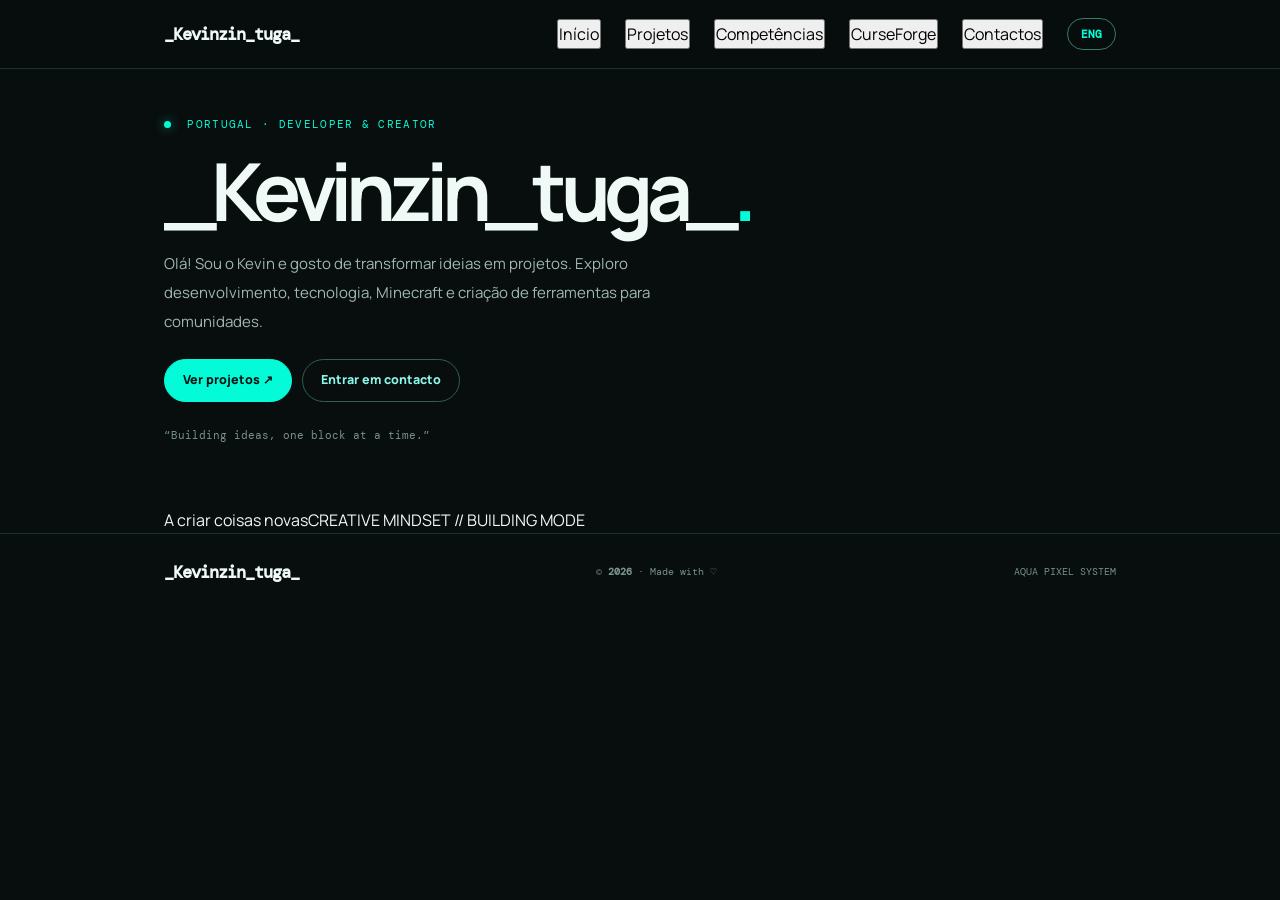
==== index.html @ 81f81088 "Create independent portfolio tabs and add avatar favicon" ====
<!doctype html>
<html lang="pt-PT"><head>
<meta charset="utf-8"><meta name="viewport" content="width=device-width,initial-scale=1">
<meta name="theme-color" content="#080d0d"><meta name="description" content="_Kevinzin_tuga_ — Developer, Minecraft creator and digital projects.">
<title>_Kevinzin_tuga_</title><link rel="icon" type="image/svg+xml" href="assets/kevinzin-avatar.svg"><link rel="apple-touch-icon" href="assets/kevinzin-avatar.svg">
<link rel="preconnect" href="https://fonts.googleapis.com"><link rel="preconnect" href="https://fonts.gstatic.com" crossorigin><link href="https://fonts.googleapis.com/css2?family=DM+Mono:wght@400;500&family=Manrope:wght@400;500;600;700;800&display=swap" rel="stylesheet">
<link rel="stylesheet" href="style.css"><script src="script.js" defer></script></head>
<body><div class="pixel-field" aria-hidden="true"></div>
<header><div class="container"><nav><a class="logo" href="#inicio" data-tab-link="inicio">_Kevinzin_tuga_</a><div class="nav-right" role="tablist" aria-label="Navegação principal">
<button class="nav-tab active" data-tab="inicio" role="tab" aria-selected="true">Início</button>
<button class="nav-tab" data-tab="projetos" role="tab" aria-selected="false">Projetos</button>
<button class="nav-tab" data-tab="competencias" role="tab" aria-selected="false">Competências</button>
<button class="nav-tab" data-tab="curseforge" role="tab" aria-selected="false">CurseForge</button>
<button class="nav-tab" data-tab="contactos" role="tab" aria-selected="false">Contactos</button>
<button class="lang" id="lang" type="button">ENG</button></div><button class="mobile-menu" id="mobile-menu" aria-label="Abrir menu" aria-expanded="false">☰</button></nav></div></header>
<main class="container main-shell">
<section class="tab-panel active" id="tab-inicio" role="tabpanel"><div class="hero hero-grid"><div class="hero-copy"><p class="eyebrow"><i></i> PORTUGAL · DEVELOPER & CREATOR</p><h1>_Kevinzin_tuga_<span>.</span></h1><p class="lead" data-pt="Olá! Sou o Kevin e gosto de transformar ideias em projetos. Exploro desenvolvimento, tecnologia, Minecraft e criação de ferramentas para comunidades." data-en="Hi! I'm Kevin. I enjoy turning ideas into projects, exploring development, technology, Minecraft and tools for communities.">Olá! Sou o Kevin e gosto de transformar ideias em projetos. Exploro desenvolvimento, tecnologia, Minecraft e criação de ferramentas para comunidades.</p><div class="actions"><button class="btn" data-go="projetos">Ver projetos ↗</button><button class="btn ghost" data-go="contactos">Entrar em contacto</button></div><p class="motto">“Building ideas, one block at a time.”</p></div><div class="avatar-wrap"><div class="avatar-orbit"><span class="orbit-dot"></span><img class="avatar-image" src="assets/kevinzin-avatar.svg" alt="Avatar Minecraft de _Kevinzin_tuga_"></div></div></div>
<div class="home-bottom"><span class="status-pill"><i></i> A criar coisas novas</span><span class="mono-note">CREATIVE MINDSET // BUILDING MODE</span></div></section>

<section class="tab-panel" id="tab-projetos" role="tabpanel" hidden><div class="page-heading"><p class="eyebrow">01 / SELECTED WORK</p><h2>Projetos<span>.</span></h2><p>Explora os projetos, experiências e construções.</p></div>
<div class="tabs" role="group" aria-label="Filtrar projetos"><button class="filter-btn active" data-filter="all" aria-pressed="true">Todos <small>04</small></button><button class="filter-btn" data-filter="minecraft" aria-pressed="false">Minecraft <small>02</small></button><button class="filter-btn" data-filter="discord" aria-pressed="false">Discord <small>01</small></button><button class="filter-btn" data-filter="builds" aria-pressed="false">Portfólio de Builds <small>01</small></button></div>
<div class="pgrid" id="project-grid">
<a class="project" data-category="minecraft" href="https://www.curseforge.com/minecraft/mc-mods/autoloot-selector" target="_blank" rel="noopener noreferrer"><span class="project-icon">▣</span><small>MINECRAFT · FABRIC</small><h3>AutoLoot Selector</h3><p>Mod client-side para selecionar itens e automatizar a recolha a partir de contentores.</p><div class="chips"><i>Java</i><i>Fabric</i><i>Minecraft</i></div><b>Ver projeto ↗</b></a>
<div class="project disabled" data-category="builds" aria-disabled="true" tabindex="-1"><span class="project-icon">▧</span><small>MINECRAFT · CREATIVE TOOL</small><h3>MapArt Maker</h3><p>Ferramenta criativa para transformar imagens em projetos de Map Art no Minecraft.</p><div class="chips"><i>Minecraft</i><i>Tooling</i></div><b>EM BREVE</b></div>
<div class="project disabled" data-category="discord" aria-disabled="true" tabindex="-1"><span class="project-icon">⌘</span><small>DISCORD · JAVASCRIPT</small><h3>Discord Bots</h3><p>Bots com sistemas de tickets, moderação, economia e ferramentas para comunidades.</p><div class="chips"><i>Node.js</i><i>Discord.js</i></div><b>EM BREVE</b></div>
<div class="project disabled" data-category="minecraft" aria-disabled="true" tabindex="-1"><span class="project-icon">⌂</span><small>MINECRAFT · BUILDING</small><h3>Minecraft Builds</h3><p>Cidades, casas, castelos e espaços construídos para mundos e servidores.</p><div class="chips"><i>Building</i><i>WorldEdit</i></div><b>EM BREVE</b></div>
</div><p class="filter-empty" id="filter-empty" hidden>Não existem projetos nesta categoria por enquanto.</p><div class="projects-bottom"><span>✳ Projetos em constante evolução</span><a class="text-link" href="stats.html">Estatísticas CurseForge ↗</a></div></section>

<section class="tab-panel" id="tab-competencias" role="tabpanel" hidden><div class="page-heading"><p class="eyebrow">02 / TOOLKIT</p><h2>Competências<span>.</span></h2><p>As tecnologias e ferramentas que fazem parte dos meus projetos.</p></div>
<div class="skills">
<article class="skill-group"><h3>Front-end</h3><div class="skill-icons"><span><img src="https://cdn.jsdelivr.net/gh/devicons/devicon/icons/javascript/javascript-original.svg" alt="JavaScript"><small>JavaScript</small></span></div></article>
<article class="skill-group"><h3>Back-end & Tools</h3><div class="skill-icons"><span><img src="https://cdn.jsdelivr.net/gh/devicons/devicon/icons/nodejs/nodejs-original.svg" alt="Node.js"><small>Node.js</small></span><span><img src="https://cdn.jsdelivr.net/gh/devicons/devicon/icons/java/java-original.svg" alt="Java"><small>Java</small></span><span><img src="https://cdn.jsdelivr.net/gh/devicons/devicon/icons/git/git-original.svg" alt="Git"><small>Git</small></span></div></article>
<article class="skill-group"><h3>Minecraft</h3><div class="skill-icons"><span><img src="https://cdn.jsdelivr.net/gh/devicons/devicon/icons/java/java-original.svg" alt="Fabric"><small>Fabric</small></span><span class="block-symbol paper-symbol" aria-label="Paper"><b>▧</b><small>Paper</small></span><span class="block-symbol bukkit-symbol" aria-label="Bukkit"><b>▦</b><small>Bukkit</small></span><span class="block-symbol worldedit-symbol" aria-label="WorldEdit"><b>✥</b><small>WorldEdit</small></span></div></article>
</div></section>

<section class="tab-panel" id="tab-curseforge" role="tabpanel" hidden><div class="page-heading"><p class="eyebrow">03 / CREATOR PROFILE</p><h2>CurseForge<span>.</span></h2><p>O meu trabalho, mods e projetos Minecraft.</p></div>
<div class="creator-card"><div class="creator-head"><div class="creator-avatar"><img src="assets/kevinzin-avatar.svg" alt=""></div><div class="creator-info"><h3>_Kevinzin_tuga_</h3><p>CurseForge Creator · Minecraft Mods</p></div><a class="btn small" href="https://www.curseforge.com/members/_kevinzin_tuga_/projects" target="_blank" rel="noopener noreferrer">Abrir perfil ↗</a></div><div class="creator-stats"><div><strong id="cf-followers">—</strong><span>Seguidores</span></div><div><strong id="cf-downloads">—</strong><span>Downloads totais</span></div><div><strong id="cf-projects">—</strong><span>Projetos publicados</span></div></div><div class="creator-foot"><span><i></i> Contadores automáticos</span><span id="cf-updated">A carregar dados…</span></div></div><a class="text-link stats-detail" href="stats.html">Ver painel de estatísticas completo ↗</a></section>

<section class="tab-panel" id="tab-contactos" role="tabpanel" hidden><div class="contact-panel"><p class="eyebrow">04 / SAY HELLO</p><h2>Vamos conversar<span>.</span></h2><p>Queres falar sobre um projeto, Minecraft ou simplesmente trocar ideias? Entra no meu servidor de Discord.</p><a class="btn discord-btn" href="https://discord.com/invite/FRsC7QTGNj" target="_blank" rel="noopener noreferrer"><svg viewBox="0 0 24 24" aria-hidden="true"><path fill="currentColor" d="M19.7 5.3A18 18 0 0 0 15.3 4l-.5 1a16 16 0 0 0-5.6 0l-.5-1a18 18 0 0 0-4.4 1.3C1.5 9.4.8 13.4 1.2 17.4a18 18 0 0 0 5.4 2.7l1.2-2a11 11 0 0 1-1.9-.9l.5-.4a13 13 0 0 0 11.2 0l.5.4a11 11 0 0 1-1.9.9l1.2 2a18 18 0 0 0 5.4-2.7c.5-4.6-.8-8.5-3.1-12.1ZM8.7 14.8c-1 0-1.8-.9-1.8-2s.8-2 1.8-2 1.8.9 1.8 2-.8 2-1.8 2Zm6.6 0c-1 0-1.8-.9-1.8-2s.8-2 1.8-2 1.8.9 1.8 2-.8 2-1.8 2Z"/></svg> Entrar no Discord ↗</a><p class="discord-note">DISCORD COMMUNITY · _KEVINZIN_TUGA_</p></div></section>
</main><footer><div class="container foot"><a class="logo" href="#inicio" data-tab-link="inicio">_Kevinzin_tuga_</a><span>© <b id="ano"></b> · Made with ♡</span><span class="mono-note">AQUA PIXEL SYSTEM</span></div></footer></body></html>
---- style.css ----
*{box-sizing:border-box;margin:0;padding:0}:root{--bg:#080d0d;--alt:#0d1515;--card:#101c1b;--line:#24433d;--text:#effaf7;--muted:#a0b8b2;--aqua:#03fcd7;--soft:#8cf7e6;--mono:"DM Mono",monospace;--sans:Manrope,sans-serif}html{scroll-behavior:smooth;scroll-padding-top:85px}body{background:var(--bg);color:var(--text);font:16px var(--sans);line-height:1.65}a{text-decoration:none;color:inherit}button{font:inherit;cursor:pointer}.container{max-width:1000px;margin:auto;padding:0 24px}:focus-visible{outline:2px solid var(--aqua);outline-offset:3px}header{position:sticky;top:0;z-index:9;background:#080d0deF;backdrop-filter:blur(16px);border-bottom:1px solid #18332e}nav{height:68px;display:flex;justify-content:space-between;align-items:center}.logo{font:700 1.05rem var(--mono);letter-spacing:-.06em}.logo span,h1 span{color:var(--aqua)}.nav-right{display:flex;align-items:center;gap:24px}.nav-right a{font-size:.8rem;color:var(--muted)}.nav-right a:hover{color:var(--aqua)}.lang{border:1px solid #347b70;border-radius:999px;background:none;color:var(--aqua);padding:8px 13px;font:700 .7rem var(--mono)}.mobile-menu{display:none;background:none;border:0;color:var(--aqua);font-size:22px}.hero{padding:48px 0 65px;min-height:375px;display:flex;align-items:center}.hero-grid{width:100%;display:grid;grid-template-columns:1.35fr .8fr;gap:45px;align-items:center}.eyebrow{font: .68rem var(--mono);letter-spacing:.12em;color:var(--aqua);margin-bottom:17px}.eyebrow i,.creator-foot i{display:inline-block;width:7px;height:7px;border-radius:50%;background:var(--aqua);box-shadow:0 0 12px #03fcd799;margin-right:8px}.hero h1{font-size:clamp(3.5rem,8vw,5rem);line-height:1.08;letter-spacing:-.08em;margin-bottom:16px}.lead{max-width:590px;color:var(--muted);font-size:.94rem;line-height:1.9;font-weight:400}.lead b{font-weight:400}.actions{display:flex;gap:10px;flex-wrap:wrap;margin-top:23px}.btn{display:inline-flex;align-items:center;gap:8px;border:1px solid var(--aqua);border-radius:999px;padding:10px 18px;background:var(--aqua);color:#041311;font-size:.78rem;font-weight:800;transition:.2s}.btn:hover{transform:translateY(-2px);box-shadow:0 8px 25px #03fcd733}.btn.ghost{background:transparent;color:var(--soft);border-color:#315e55}.btn.small{padding:8px 14px;font-size:.7rem}.motto{font: .7rem var(--mono);color:#78938b;margin-top:26px}.avatar-wrap{display:flex;justify-content:center}.avatar{width:225px;aspect-ratio:1;border-radius:50%;padding:7px;background:linear-gradient(145deg,var(--aqua),#07594f);box-shadow:0 0 0 11px #03fcd70d,0 15px 55px #03fcd71b}.avatar>div{width:100%;height:100%;border-radius:50%;display:grid;place-items:center;position:relative;background:radial-gradient(circle at 30% 25%,#1c3b35,#0a1211 70%);border:1px solid #4b9487;color:var(--aqua);font-size:100px;font-weight:800}.avatar small{position:absolute;right:24%;top:22%;font-size:22px}.block{padding:68px 0}.block.alt{background:var(--alt);border-block:1px solid #18332e}h2{font-size:2rem;letter-spacing:-.06em;margin-bottom:28px}h2:before{content:"// ";color:var(--aqua);font: .8em var(--mono)}.tabs{display:flex;gap:8px;flex-wrap:wrap;margin-bottom:14px}.tab{padding:8px 17px;border-radius:999px;border:1px solid var(--line);background:transparent;color:var(--muted);font-size:.75rem;font-weight:700}.tab:hover,.tab.active{background:var(--aqua);border-color:var(--aqua);color:#041311}.tab small{font: .65rem var(--mono);margin-left:4px}.tab-desc,.section-desc{color:var(--muted);font-size:.82rem;margin-bottom:22px}.pgrid{display:grid;grid-template-columns:repeat(2,minmax(0,1fr));gap:18px}.project{min-height:280px;padding:22px;border-radius:18px;border:1px solid var(--line);background:var(--card);display:flex;flex-direction:column;align-items:flex-start;transition:.2s}.project:not(.disabled):hover{transform:translateY(-4px);border-color:var(--aqua);box-shadow:0 12px 35px #0005}.project-icon{width:43px;height:43px;border-radius:14px;background:#03fcd719;border:1px solid #03fcd744;display:grid;place-items:center;color:var(--aqua);font-size:22px;margin-bottom:15px}.project>small{font: .62rem var(--mono);letter-spacing:.1em;color:var(--soft)}.project h3{font-size:1.1rem;margin:7px 0}.project p{font-size:.78rem;color:var(--muted);line-height:1.75;margin-bottom:16px}.chips{display:flex;gap:7px;flex-wrap:wrap;margin-top:auto}.chips i{font: .63rem var(--mono);font-style:normal;padding:4px 9px;border:1px solid #28594f;border-radius:999px;background:#03fcd711;color:#a5eadd}.project>b{font-size:.72rem;color:var(--aqua);margin-top:15px}.project.disabled{cursor:default;opacity:.7}.project.disabled>b{color:#77918a}.projects-bottom{display:flex;justify-content:space-between;align-items:center;margin-top:18px;color:var(--muted);font-size:.7rem}.projects-bottom .tab{color:var(--soft)}.skills{display:grid;grid-template-columns:repeat(3,1fr);gap:18px}.skill-group{background:var(--card);border:1px solid var(--line);border-radius:18px;padding:21px;transition:.2s}.skill-group:hover{border-color:#31786c;transform:translateY(-2px)}.skill-group h3{font-size:1rem;margin-bottom:16px}.skill-icons{display:flex;gap:10px;margin-bottom:17px}.skill-icons i{width:47px;height:47px;border-radius:14px;display:grid;place-items:center;background:#03fcd718;border:1px solid #28594f;color:var(--aqua);font:700 .95rem var(--mono);font-style:normal}.creator-card{border:1px solid var(--line);border-radius:20px;background:var(--card);overflow:hidden}.creator-head{display:flex;align-items:center;gap:15px;padding:21px 23px}.creator-avatar{width:54px;height:54px;border-radius:18px;background:linear-gradient(145deg,var(--aqua),#087568);color:#031512;display:grid;place-items:center;font-weight:800;font-size:25px}.creator-info{flex:1}.creator-head h3{font-size:.95rem}.creator-head p{font-size:.68rem;color:var(--muted)}.creator-stats{display:grid;grid-template-columns:repeat(3,1fr);border-block:1px solid var(--line)}.creator-stats>div{padding:19px 23px;display:flex;flex-direction:column;gap:4px;border-right:1px solid var(--line)}.creator-stats>div:last-child{border:0}.creator-stats strong{font:700 1.6rem var(--mono);color:var(--aqua)}.creator-stats span{font-size:.7rem;color:var(--muted)}.creator-foot{display:flex;justify-content:space-between;gap:12px;padding:12px 21px;color:#809b93;font: .63rem var(--mono)}.creator-foot i{width:6px;height:6px}.cta{text-align:center;background:radial-gradient(ellipse at 50% 120%,#06443c66,transparent 65%)}.cta h2{margin-bottom:10px}.cta p{font-size:.82rem;color:var(--muted);max-width:470px;margin:0 auto}.cta .actions{justify-content:center}footer{border-top:1px solid #18332e}.foot{min-height:75px;display:flex;align-items:center;justify-content:space-between;gap:15px}.foot>span,.foot>a:last-child{font: .65rem var(--mono);color:#78938b}.foot>a:last-child:hover{color:var(--aqua)}@media(max-width:760px){.hero-grid{grid-template-columns:1fr .6fr;gap:18px}.avatar{width:170px}.skills{grid-template-columns:1fr 1fr}}@media(max-width:600px){.container{padding:0 18px}.mobile-menu{display:block}.nav-right{display:none;position:absolute;top:68px;left:0;right:0;padding:20px;background:#091110;border-bottom:1px solid var(--line);flex-direction:column;align-items:flex-start;gap:17px}.nav-right.open{display:flex}.hero-grid{grid-template-columns:1fr}.avatar-wrap{grid-row:1;justify-content:flex-start}.avatar{width:115px;padding:4px}.avatar>div{font-size:55px}.hero{padding:45px 0}.hero h1{font-size:3.4rem}.block{padding:52px 0}.pgrid,.skills{grid-template-columns:1fr}.project{min-height:250px}.creator-head{flex-wrap:wrap}.creator-head .btn{margin-left:0}.creator-stats>div{padding:15px 10px}.creator-stats strong{font-size:1.15rem}.creator-stats span{font-size:.62rem}.projects-bottom,.foot{align-items:flex-start;flex-direction:column}.foot{padding:18px 0}}@media(prefers-reduced-motion:reduce){*{scroll-behavior:auto!important;transition:none!important}}
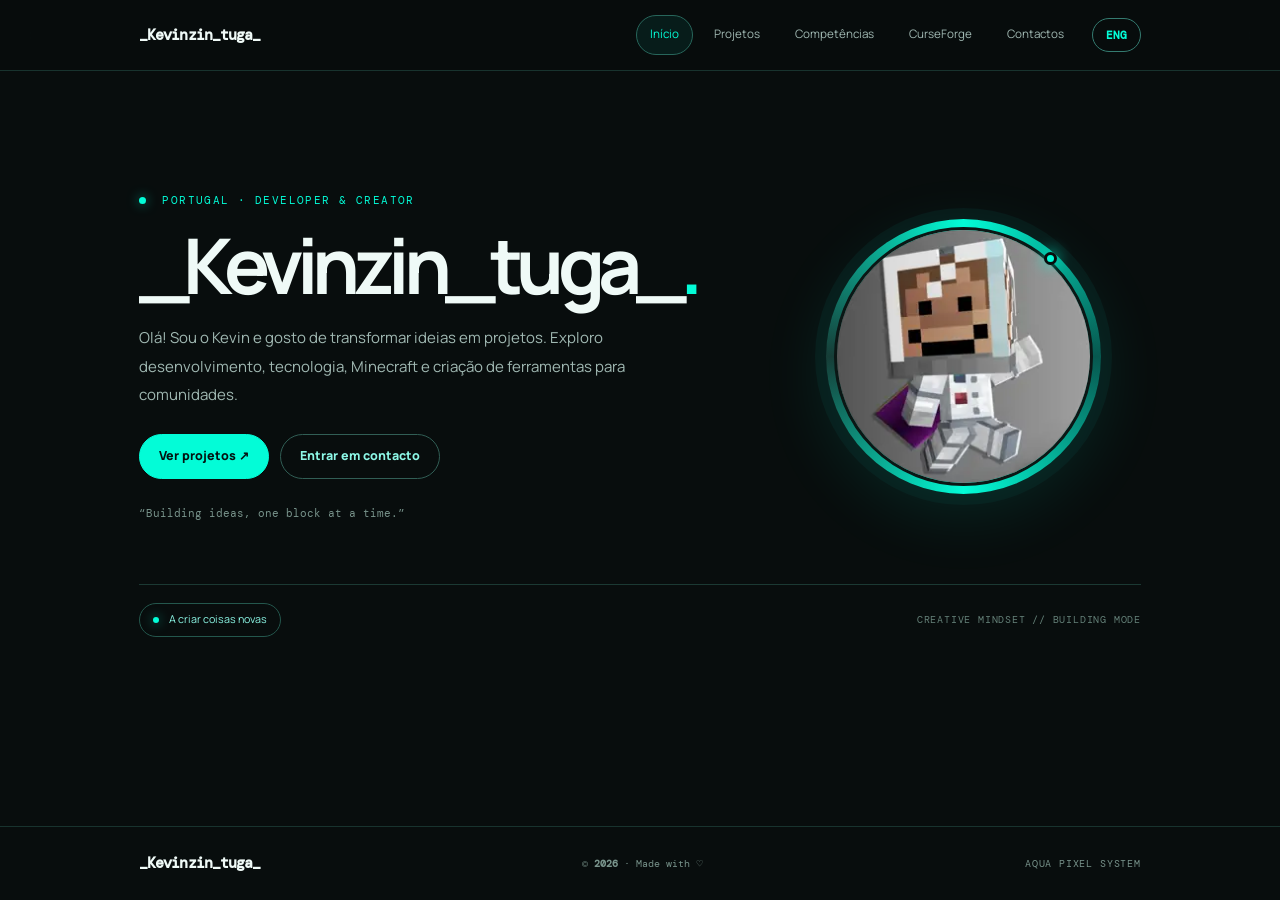
==== commit 273bc965: "Correct Builds project category filter" ====
--- a/index.html
+++ b/index.html
@@ -21,9 +21,9 @@
 <div class="tabs" role="group" aria-label="Filtrar projetos"><button class="filter-btn active" data-filter="all" aria-pressed="true">Todos <small>04</small></button><button class="filter-btn" data-filter="minecraft" aria-pressed="false">Minecraft <small>02</small></button><button class="filter-btn" data-filter="discord" aria-pressed="false">Discord <small>01</small></button><button class="filter-btn" data-filter="builds" aria-pressed="false">Portfólio de Builds <small>01</small></button></div>
 <div class="pgrid" id="project-grid">
 <a class="project" data-category="minecraft" href="https://www.curseforge.com/minecraft/mc-mods/autoloot-selector" target="_blank" rel="noopener noreferrer"><span class="project-icon">▣</span><small>MINECRAFT · FABRIC</small><h3>AutoLoot Selector</h3><p>Mod client-side para selecionar itens e automatizar a recolha a partir de contentores.</p><div class="chips"><i>Java</i><i>Fabric</i><i>Minecraft</i></div><b>Ver projeto ↗</b></a>
-<div class="project disabled" data-category="builds" aria-disabled="true" tabindex="-1"><span class="project-icon">▧</span><small>MINECRAFT · CREATIVE TOOL</small><h3>MapArt Maker</h3><p>Ferramenta criativa para transformar imagens em projetos de Map Art no Minecraft.</p><div class="chips"><i>Minecraft</i><i>Tooling</i></div><b>EM BREVE</b></div>
+<div class="project disabled" data-category="minecraft" aria-disabled="true" tabindex="-1"><span class="project-icon">▧</span><small>MINECRAFT · CREATIVE TOOL</small><h3>MapArt Maker</h3><p>Ferramenta criativa para transformar imagens em projetos de Map Art no Minecraft.</p><div class="chips"><i>Minecraft</i><i>Tooling</i></div><b>EM BREVE</b></div>
 <div class="project disabled" data-category="discord" aria-disabled="true" tabindex="-1"><span class="project-icon">⌘</span><small>DISCORD · JAVASCRIPT</small><h3>Discord Bots</h3><p>Bots com sistemas de tickets, moderação, economia e ferramentas para comunidades.</p><div class="chips"><i>Node.js</i><i>Discord.js</i></div><b>EM BREVE</b></div>
-<div class="project disabled" data-category="minecraft" aria-disabled="true" tabindex="-1"><span class="project-icon">⌂</span><small>MINECRAFT · BUILDING</small><h3>Minecraft Builds</h3><p>Cidades, casas, castelos e espaços construídos para mundos e servidores.</p><div class="chips"><i>Building</i><i>WorldEdit</i></div><b>EM BREVE</b></div>
+<div class="project disabled" data-category="builds" aria-disabled="true" tabindex="-1"><span class="project-icon">⌂</span><small>MINECRAFT · BUILDING</small><h3>Minecraft Builds</h3><p>Cidades, casas, castelos e espaços construídos para mundos e servidores.</p><div class="chips"><i>Building</i><i>WorldEdit</i></div><b>EM BREVE</b></div>
 </div><p class="filter-empty" id="filter-empty" hidden>Não existem projetos nesta categoria por enquanto.</p><div class="projects-bottom"><span>✳ Projetos em constante evolução</span><a class="text-link" href="stats.html">Estatísticas CurseForge ↗</a></div></section>
 
 <section class="tab-panel" id="tab-competencias" role="tabpanel" hidden><div class="page-heading"><p class="eyebrow">02 / TOOLKIT</p><h2>Competências<span>.</span></h2><p>As tecnologias e ferramentas que fazem parte dos meus projetos.</p></div>
--- a/style.css
+++ b/style.css
@@ -1 +1 @@
-*{box-sizing:border-box;margin:0;padding:0}:root{--bg:#080d0d;--alt:#0d1515;--card:#101c1b;--line:#24433d;--text:#effaf7;--muted:#a0b8b2;--aqua:#03fcd7;--soft:#8cf7e6;--mono:"DM Mono",monospace;--sans:Manrope,sans-serif}html{scroll-behavior:smooth;scroll-padding-top:85px}body{background:var(--bg);color:var(--text);font:16px var(--sans);line-height:1.65}a{text-decoration:none;color:inherit}button{font:inherit;cursor:pointer}.container{max-width:1000px;margin:auto;padding:0 24px}:focus-visible{outline:2px solid var(--aqua);outline-offset:3px}header{position:sticky;top:0;z-index:9;background:#080d0deF;backdrop-filter:blur(16px);border-bottom:1px solid #18332e}nav{height:68px;display:flex;justify-content:space-between;align-items:center}.logo{font:700 1.05rem var(--mono);letter-spacing:-.06em}.logo span,h1 span{color:var(--aqua)}.nav-right{display:flex;align-items:center;gap:24px}.nav-right a{font-size:.8rem;color:var(--muted)}.nav-right a:hover{color:var(--aqua)}.lang{border:1px solid #347b70;border-radius:999px;background:none;color:var(--aqua);padding:8px 13px;font:700 .7rem var(--mono)}.mobile-menu{display:none;background:none;border:0;color:var(--aqua);font-size:22px}.hero{padding:48px 0 65px;min-height:375px;display:flex;align-items:center}.hero-grid{width:100%;display:grid;grid-template-columns:1.35fr .8fr;gap:45px;align-items:center}.eyebrow{font: .68rem var(--mono);letter-spacing:.12em;color:var(--aqua);margin-bottom:17px}.eyebrow i,.creator-foot i{display:inline-block;width:7px;height:7px;border-radius:50%;background:var(--aqua);box-shadow:0 0 12px #03fcd799;margin-right:8px}.hero h1{font-size:clamp(3.5rem,8vw,5rem);line-height:1.08;letter-spacing:-.08em;margin-bottom:16px}.lead{max-width:590px;color:var(--muted);font-size:.94rem;line-height:1.9;font-weight:400}.lead b{font-weight:400}.actions{display:flex;gap:10px;flex-wrap:wrap;margin-top:23px}.btn{display:inline-flex;align-items:center;gap:8px;border:1px solid var(--aqua);border-radius:999px;padding:10px 18px;background:var(--aqua);color:#041311;font-size:.78rem;font-weight:800;transition:.2s}.btn:hover{transform:translateY(-2px);box-shadow:0 8px 25px #03fcd733}.btn.ghost{background:transparent;color:var(--soft);border-color:#315e55}.btn.small{padding:8px 14px;font-size:.7rem}.motto{font: .7rem var(--mono);color:#78938b;margin-top:26px}.avatar-wrap{display:flex;justify-content:center}.avatar{width:225px;aspect-ratio:1;border-radius:50%;padding:7px;background:linear-gradient(145deg,var(--aqua),#07594f);box-shadow:0 0 0 11px #03fcd70d,0 15px 55px #03fcd71b}.avatar>div{width:100%;height:100%;border-radius:50%;display:grid;place-items:center;position:relative;background:radial-gradient(circle at 30% 25%,#1c3b35,#0a1211 70%);border:1px solid #4b9487;color:var(--aqua);font-size:100px;font-weight:800}.avatar small{position:absolute;right:24%;top:22%;font-size:22px}.block{padding:68px 0}.block.alt{background:var(--alt);border-block:1px solid #18332e}h2{font-size:2rem;letter-spacing:-.06em;margin-bottom:28px}h2:before{content:"// ";color:var(--aqua);font: .8em var(--mono)}.tabs{display:flex;gap:8px;flex-wrap:wrap;margin-bottom:14px}.tab{padding:8px 17px;border-radius:999px;border:1px solid var(--line);background:transparent;color:var(--muted);font-size:.75rem;font-weight:700}.tab:hover,.tab.active{background:var(--aqua);border-color:var(--aqua);color:#041311}.tab small{font: .65rem var(--mono);margin-left:4px}.tab-desc,.section-desc{color:var(--muted);font-size:.82rem;margin-bottom:22px}.pgrid{display:grid;grid-template-columns:repeat(2,minmax(0,1fr));gap:18px}.project{min-height:280px;padding:22px;border-radius:18px;border:1px solid var(--line);background:var(--card);display:flex;flex-direction:column;align-items:flex-start;transition:.2s}.project:not(.disabled):hover{transform:translateY(-4px);border-color:var(--aqua);box-shadow:0 12px 35px #0005}.project-icon{width:43px;height:43px;border-radius:14px;background:#03fcd719;border:1px solid #03fcd744;display:grid;place-items:center;color:var(--aqua);font-size:22px;margin-bottom:15px}.project>small{font: .62rem var(--mono);letter-spacing:.1em;color:var(--soft)}.project h3{font-size:1.1rem;margin:7px 0}.project p{font-size:.78rem;color:var(--muted);line-height:1.75;margin-bottom:16px}.chips{display:flex;gap:7px;flex-wrap:wrap;margin-top:auto}.chips i{font: .63rem var(--mono);font-style:normal;padding:4px 9px;border:1px solid #28594f;border-radius:999px;background:#03fcd711;color:#a5eadd}.project>b{font-size:.72rem;color:var(--aqua);margin-top:15px}.project.disabled{cursor:default;opacity:.7}.project.disabled>b{color:#77918a}.projects-bottom{display:flex;justify-content:space-between;align-items:center;margin-top:18px;color:var(--muted);font-size:.7rem}.projects-bottom .tab{color:var(--soft)}.skills{display:grid;grid-template-columns:repeat(3,1fr);gap:18px}.skill-group{background:var(--card);border:1px solid var(--line);border-radius:18px;padding:21px;transition:.2s}.skill-group:hover{border-color:#31786c;transform:translateY(-2px)}.skill-group h3{font-size:1rem;margin-bottom:16px}.skill-icons{display:flex;gap:10px;margin-bottom:17px}.skill-icons i{width:47px;height:47px;border-radius:14px;display:grid;place-items:center;background:#03fcd718;border:1px solid #28594f;color:var(--aqua);font:700 .95rem var(--mono);font-style:normal}.creator-card{border:1px solid var(--line);border-radius:20px;background:var(--card);overflow:hidden}.creator-head{display:flex;align-items:center;gap:15px;padding:21px 23px}.creator-avatar{width:54px;height:54px;border-radius:18px;background:linear-gradient(145deg,var(--aqua),#087568);color:#031512;display:grid;place-items:center;font-weight:800;font-size:25px}.creator-info{flex:1}.creator-head h3{font-size:.95rem}.creator-head p{font-size:.68rem;color:var(--muted)}.creator-stats{display:grid;grid-template-columns:repeat(3,1fr);border-block:1px solid var(--line)}.creator-stats>div{padding:19px 23px;display:flex;flex-direction:column;gap:4px;border-right:1px solid var(--line)}.creator-stats>div:last-child{border:0}.creator-stats strong{font:700 1.6rem var(--mono);color:var(--aqua)}.creator-stats span{font-size:.7rem;color:var(--muted)}.creator-foot{display:flex;justify-content:space-between;gap:12px;padding:12px 21px;color:#809b93;font: .63rem var(--mono)}.creator-foot i{width:6px;height:6px}.cta{text-align:center;background:radial-gradient(ellipse at 50% 120%,#06443c66,transparent 65%)}.cta h2{margin-bottom:10px}.cta p{font-size:.82rem;color:var(--muted);max-width:470px;margin:0 auto}.cta .actions{justify-content:center}footer{border-top:1px solid #18332e}.foot{min-height:75px;display:flex;align-items:center;justify-content:space-between;gap:15px}.foot>span,.foot>a:last-child{font: .65rem var(--mono);color:#78938b}.foot>a:last-child:hover{color:var(--aqua)}@media(max-width:760px){.hero-grid{grid-template-columns:1fr .6fr;gap:18px}.avatar{width:170px}.skills{grid-template-columns:1fr 1fr}}@media(max-width:600px){.container{padding:0 18px}.mobile-menu{display:block}.nav-right{display:none;position:absolute;top:68px;left:0;right:0;padding:20px;background:#091110;border-bottom:1px solid var(--line);flex-direction:column;align-items:flex-start;gap:17px}.nav-right.open{display:flex}.hero-grid{grid-template-columns:1fr}.avatar-wrap{grid-row:1;justify-content:flex-start}.avatar{width:115px;padding:4px}.avatar>div{font-size:55px}.hero{padding:45px 0}.hero h1{font-size:3.4rem}.block{padding:52px 0}.pgrid,.skills{grid-template-columns:1fr}.project{min-height:250px}.creator-head{flex-wrap:wrap}.creator-head .btn{margin-left:0}.creator-stats>div{padding:15px 10px}.creator-stats strong{font-size:1.15rem}.creator-stats span{font-size:.62rem}.projects-bottom,.foot{align-items:flex-start;flex-direction:column}.foot{padding:18px 0}}@media(prefers-reduced-motion:reduce){*{scroll-behavior:auto!important;transition:none!important}}+*{box-sizing:border-box;margin:0;padding:0}:root{--bg:#080d0d;--alt:#0d1515;--card:#101c1b;--line:#24433d;--text:#effaf7;--muted:#a0b8b2;--aqua:#03fcd7;--soft:#8cf7e6;--mono:"DM Mono",monospace;--sans:Manrope,sans-serif}html{min-height:100%;background:var(--bg)}body{min-height:100vh;background:var(--bg);color:var(--text);font:16px var(--sans);line-height:1.65;overflow-x:hidden}a{text-decoration:none;color:inherit}button{font:inherit;cursor:pointer}.container{max-width:1050px;margin:auto;padding:0 24px}:focus-visible{outline:2px solid var(--aqua);outline-offset:4px}.pixel-field{position:fixed;inset:0;pointer-events:none;z-index:-1;opacity:.3;background-image:linear-gradient(90deg,#03fcd70b 1px,transparent 1px),linear-gradient(#03fcd70b 1px,transparent 1px),radial-gradient(#03fcd71c 1px,transparent 1px);background-size:44px 44px,44px 44px,90px 90px;mask-image:linear-gradient(to bottom,black,transparent 90%);animation:grid-drift 35s linear infinite}.pixel-field:after{content:"";position:absolute;inset:-20%;background:linear-gradient(115deg,transparent 35%,#03fcd710 48%,transparent 56%);transform:translateX(-70%);animation:scan 12s ease-in-out infinite}header{position:sticky;top:0;z-index:10;background:#080d0ded;backdrop-filter:blur(18px);border-bottom:1px solid #18332e}nav{height:70px;display:flex;align-items:center;justify-content:space-between;gap:18px}.logo{font:700 .95rem var(--mono);letter-spacing:-.06em;color:var(--text);white-space:nowrap}.nav-right{display:flex;align-items:center;gap:7px}.nav-tab,.lang{border:1px solid transparent;border-radius:999px;background:transparent;color:var(--muted);padding:9px 13px;font-size:.73rem;transition:.2s}.nav-tab:hover,.nav-tab.active{color:var(--aqua);border-color:#27665b;background:#03fcd711}.lang{border-color:#347b70;color:var(--aqua);font:700 .68rem var(--mono);margin-left:7px}.mobile-menu{display:none;background:none;border:0;color:var(--aqua);font-size:23px}.main-shell{min-height:calc(100vh - 145px);display:flex;flex-direction:column}.tab-panel{width:100%;flex:1;padding:58px 0 66px;animation:panel-in .42s cubic-bezier(.2,.8,.2,1) both}.tab-panel[hidden]{display:none!important}.tab-panel.active{display:block}.hero{min-height:455px;display:flex;align-items:center}.hero-grid{display:grid;grid-template-columns:1.25fr .75fr;align-items:center;gap:55px}.eyebrow{font: .68rem var(--mono);letter-spacing:.13em;color:var(--aqua);margin-bottom:17px}.eyebrow i,.creator-foot i,.status-pill i{display:inline-block;width:7px;height:7px;border-radius:50%;background:var(--aqua);box-shadow:0 0 12px #03fcd799;margin-right:8px}.hero h1{font-size:clamp(2.8rem,6vw,4.8rem);line-height:1.08;letter-spacing:-.085em;margin-bottom:17px;overflow-wrap:anywhere}.hero h1 span,.page-heading h2 span,.contact-panel h2 span{color:var(--aqua)}.lead{max-width:580px;color:var(--muted);font-size:.94rem;line-height:1.9}.actions{display:flex;gap:11px;flex-wrap:wrap;margin-top:24px}.btn{display:inline-flex;align-items:center;justify-content:center;gap:9px;border:1px solid var(--aqua);border-radius:999px;padding:11px 19px;background:var(--aqua);color:#041311;font-size:.78rem;font-weight:800;transition:transform .2s,box-shadow .2s,filter .2s}.btn:hover{transform:translateY(-3px);box-shadow:0 9px 26px #03fcd733;filter:brightness(1.06)}.btn.ghost{background:transparent;color:var(--soft);border-color:#315e55}.btn.small{padding:9px 15px;font-size:.7rem}.motto{font: .7rem var(--mono);color:#78938b;margin-top:27px}.avatar-wrap{display:flex;justify-content:center;align-items:center}.avatar-orbit{width:min(275px,65vw);aspect-ratio:1;border-radius:50%;padding:8px;position:relative;background:conic-gradient(from 0deg,var(--aqua),#07584f,var(--aqua),#163d37,var(--aqua));box-shadow:0 0 0 11px #03fcd70b,0 18px 70px #03fcd71c;animation:orbit-spin 18s linear infinite}.avatar-orbit:before{content:"";position:absolute;inset:15px;border:1px dashed #8cf7e66b;border-radius:50%;animation:orbit-spin 24s linear infinite reverse}.avatar-image{width:100%;height:100%;display:block;object-fit:cover;border-radius:50%;border:3px solid #0b1715;position:relative;z-index:1;animation:avatar-counter 18s linear infinite}.orbit-dot{position:absolute;width:13px;height:13px;background:var(--aqua);border:3px solid var(--bg);border-radius:50%;top:12%;right:16%;z-index:2;box-shadow:0 0 16px var(--aqua)}.home-bottom{border-top:1px solid #1b3933;padding-top:18px;display:flex;justify-content:space-between;align-items:center}.status-pill{border:1px solid #24574d;border-radius:999px;padding:7px 13px;color:var(--soft);font-size:.67rem}.status-pill i{width:6px;height:6px}.mono-note{font: .62rem var(--mono);letter-spacing:.08em;color:#648078}.page-heading{margin-bottom:30px}.page-heading .eyebrow{margin-bottom:8px}.page-heading h2,.contact-panel h2{font-size:2.4rem;letter-spacing:-.07em}.page-heading>p:last-child{color:var(--muted);font-size:.83rem;margin-top:8px}.tabs{display:flex;gap:8px;flex-wrap:wrap;margin-bottom:22px}.filter-btn{padding:9px 16px;border-radius:999px;border:1px solid var(--line);background:transparent;color:var(--muted);font-size:.74rem;font-weight:700;transition:.2s}.filter-btn:hover,.filter-btn.active{background:var(--aqua);border-color:var(--aqua);color:#041311}.filter-btn small{font: .65rem var(--mono);margin-left:4px}.pgrid{display:grid;grid-template-columns:repeat(2,minmax(0,1fr));gap:17px}.project{min-height:270px;padding:22px;border-radius:19px;border:1px solid var(--line);background:linear-gradient(145deg,#11201d,#0c1514);display:flex;flex-direction:column;align-items:flex-start;transition:transform .22s,border-color .22s,box-shadow .22s;position:relative;overflow:hidden}.project:before{content:"";position:absolute;left:0;top:0;width:100%;height:2px;background:linear-gradient(90deg,var(--aqua),transparent);opacity:.55}.project:not(.disabled):hover{transform:translateY(-5px);border-color:var(--aqua);box-shadow:0 14px 35px #0006}.project[hidden]{display:none!important}.project-icon{width:43px;height:43px;border-radius:14px;background:#03fcd719;border:1px solid #03fcd744;display:grid;place-items:center;color:var(--aqua);font-size:22px;margin-bottom:15px}.project>small{font: .62rem var(--mono);letter-spacing:.1em;color:var(--soft)}.project h3{font-size:1.1rem;margin:7px 0}.project p{font-size:.78rem;color:var(--muted);line-height:1.75;margin-bottom:16px}.chips{display:flex;gap:7px;flex-wrap:wrap;margin-top:auto}.chips i{font: .63rem var(--mono);font-style:normal;padding:4px 9px;border:1px solid #28594f;border-radius:999px;background:#03fcd711;color:#a5eadd}.project>b{font-size:.72rem;color:var(--aqua);margin-top:15px}.project.disabled{cursor:default;opacity:.7}.project.disabled>b{color:#77918a}.filter-empty{color:var(--muted);padding:24px 0}.projects-bottom{display:flex;justify-content:space-between;align-items:center;margin-top:19px;color:var(--muted);font-size:.7rem}.text-link{color:var(--aqua);font-size:.72rem}.text-link:hover{text-decoration:underline}.skills{display:grid;grid-template-columns:repeat(3,1fr);gap:17px}.skill-group{background:linear-gradient(145deg,#11201d,#0c1514);border:1px solid var(--line);border-radius:19px;padding:22px;min-height:190px;transition:.2s}.skill-group:hover{border-color:#31786c;transform:translateY(-3px)}.skill-group h3{font-size:1rem;margin-bottom:22px}.skill-icons{display:flex;gap:17px;flex-wrap:wrap}.skill-icons>span{min-width:60px;display:flex;flex-direction:column;align-items:center;gap:8px;color:var(--muted)}.skill-icons img{width:43px;height:43px;object-fit:contain;filter:drop-shadow(0 4px 10px #0007)}.skill-icons small{font: .62rem var(--mono)}.block-symbol b{width:43px;height:43px;border-radius:11px;display:grid;place-items:center;font-size:27px;color:#061512;background:linear-gradient(145deg,#a4f9e9,#21a991);box-shadow:inset -5px -5px #075c50,0 4px 12px #0007}.bukkit-symbol b{background:linear-gradient(145deg,#e8e8e8,#a0aaa7);box-shadow:inset -5px -5px #687a75;color:#20352f}.worldedit-symbol b{background:linear-gradient(145deg,#9ef9e9,#168d7b);box-shadow:inset -5px -5px #075c50}.creator-card{border:1px solid var(--line);border-radius:21px;background:linear-gradient(145deg,#11201d,#0c1514);overflow:hidden}.creator-head{display:flex;align-items:center;gap:15px;padding:21px 23px}.creator-avatar{width:55px;height:55px;border-radius:17px;overflow:hidden;border:2px solid #2d8b7c}.creator-avatar img{width:100%;height:100%;object-fit:cover}.creator-info{flex:1}.creator-head h3{font-size:.95rem}.creator-head p{font-size:.68rem;color:var(--muted)}.creator-stats{display:grid;grid-template-columns:repeat(3,1fr);border-block:1px solid var(--line)}.creator-stats>div{padding:20px 23px;display:flex;flex-direction:column;gap:4px;border-right:1px solid var(--line)}.creator-stats>div:last-child{border:0}.creator-stats strong{font:700 1.6rem var(--mono);color:var(--aqua)}.creator-stats span{font-size:.7rem;color:var(--muted)}.creator-foot{display:flex;justify-content:space-between;gap:12px;padding:12px 21px;color:#809b93;font: .63rem var(--mono)}.creator-foot i{width:6px;height:6px}.stats-detail{display:inline-block;margin-top:18px}.contact-panel{min-height:480px;border:1px solid var(--line);border-radius:25px;padding:clamp(28px,6vw,65px);background:radial-gradient(circle at 90% 5%,#03fcd719,transparent 38%),linear-gradient(145deg,#11201d,#0b1413);display:flex;flex-direction:column;align-items:flex-start;justify-content:center;position:relative;overflow:hidden}.contact-panel:after{content:"0101 0010 1101 0100";position:absolute;right:-20px;bottom:28px;font: .75rem var(--mono);letter-spacing:.4em;color:#03fcd712;transform:rotate(-12deg)}.contact-panel h2{margin-bottom:12px}.contact-panel>p:not(.eyebrow){max-width:520px;color:var(--muted);font-size:.9rem;line-height:1.9}.discord-btn{margin-top:25px;background:#5865f2;border-color:#5865f2;color:white;position:relative;z-index:1}.discord-btn svg{width:19px;height:19px}.discord-note{font: .62rem var(--mono);letter-spacing:.1em;margin-top:19px;color:#78938b!important}footer{border-top:1px solid #18332e}.foot{min-height:72px;display:flex;align-items:center;justify-content:space-between;gap:15px}.foot>span{font: .65rem var(--mono);color:#78938b}@keyframes orbit-spin{to{transform:rotate(360deg)}}@keyframes avatar-counter{to{transform:rotate(-360deg)}}@keyframes grid-drift{to{background-position:44px 44px,44px 44px,90px 90px}}@keyframes scan{0%,25%{transform:translateX(-80%)}70%,100%{transform:translateX(80%)}}@keyframes panel-in{from{opacity:0;transform:translateY(12px);filter:blur(3px)}to{opacity:1;transform:translateY(0);filter:blur(0)}}@media(max-width:760px){.container{padding:0 18px}.nav-tab{padding:8px 9px;font-size:.68rem}.hero-grid{gap:22px}.avatar-orbit{width:205px}.skills{grid-template-columns:1fr 1fr}}@media(max-width:600px){nav{height:65px}.mobile-menu{display:block}.nav-right{display:none;position:absolute;top:65px;left:0;right:0;padding:18px 20px 22px;background:#091110;border-bottom:1px solid var(--line);flex-direction:column;align-items:stretch;gap:7px}.nav-right.open{display:flex}.nav-tab{text-align:left;padding:11px 13px;font-size:.8rem}.lang{align-self:flex-start;margin:8px 0 0}.main-shell{min-height:calc(100vh - 130px)}.tab-panel{padding:38px 0 48px}.hero{min-height:0;padding:15px 0 40px}.hero-grid{grid-template-columns:1fr;gap:27px}.avatar-wrap{grid-row:1;justify-content:flex-start}.avatar-orbit{width:145px}.hero h1{font-size:clamp(2.2rem,11vw,3.4rem)}.home-bottom{align-items:flex-start;flex-direction:column;gap:12px}.page-heading h2,.contact-panel h2{font-size:2rem}.pgrid,.skills{grid-template-columns:1fr}.project{min-height:245px}.creator-head{flex-wrap:wrap}.creator-head .btn{margin-left:0}.creator-stats>div{padding:15px 10px}.creator-stats strong{font-size:1.1rem}.creator-stats span{font-size:.61rem}.creator-foot{font-size:.57rem;padding:11px}.projects-bottom,.foot{align-items:flex-start;flex-direction:column}.foot{padding:17px 0}.contact-panel{min-height:420px}}@media(prefers-reduced-motion:reduce){*,*:before,*:after{animation:none!important;scroll-behavior:auto!important;transition:none!important}}
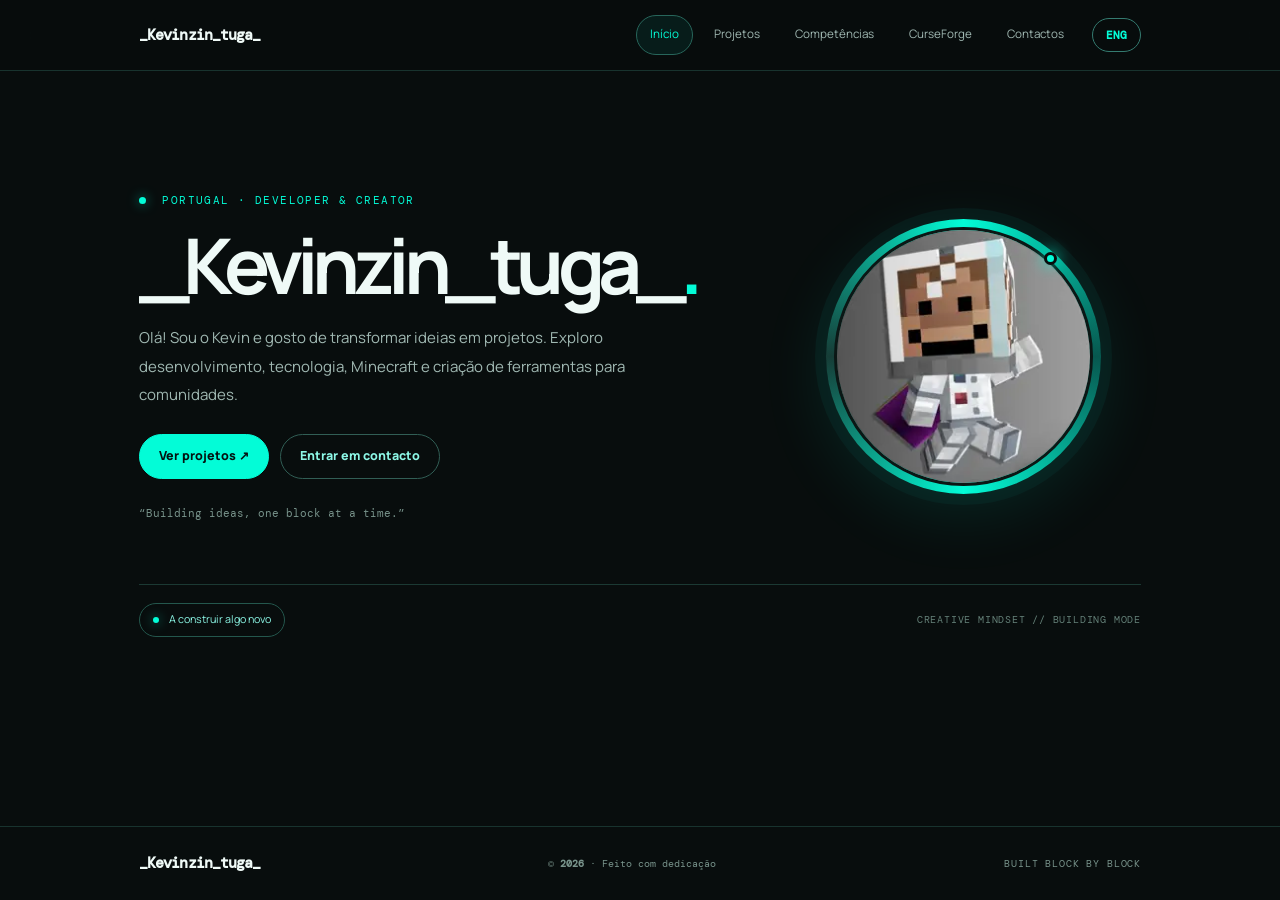
==== commit c8b51596: "Restyle portfolio to match avatar palette and update Discord support heading" ====
--- a/index.html
+++ b/index.html
@@ -1,7 +1,7 @@
 <!doctype html>
 <html lang="pt-PT"><head>
 <meta charset="utf-8"><meta name="viewport" content="width=device-width,initial-scale=1">
-<meta name="theme-color" content="#080d0d"><meta name="description" content="_Kevinzin_tuga_ — Developer, Minecraft creator and digital projects.">
+<meta name="theme-color" content="#111315"><meta name="description" content="_Kevinzin_tuga_ — Developer, Minecraft creator and digital projects.">
 <title>_Kevinzin_tuga_</title><link rel="icon" type="image/svg+xml" href="assets/kevinzin-avatar.svg"><link rel="apple-touch-icon" href="assets/kevinzin-avatar.svg">
 <link rel="preconnect" href="https://fonts.googleapis.com"><link rel="preconnect" href="https://fonts.gstatic.com" crossorigin><link href="https://fonts.googleapis.com/css2?family=DM+Mono:wght@400;500&family=Manrope:wght@400;500;600;700;800&display=swap" rel="stylesheet">
 <link rel="stylesheet" href="style.css"><script src="script.js" defer></script></head>
@@ -15,7 +15,7 @@
 <button class="lang" id="lang" type="button">ENG</button></div><button class="mobile-menu" id="mobile-menu" aria-label="Abrir menu" aria-expanded="false">☰</button></nav></div></header>
 <main class="container main-shell">
 <section class="tab-panel active" id="tab-inicio" role="tabpanel"><div class="hero hero-grid"><div class="hero-copy"><p class="eyebrow"><i></i> PORTUGAL · DEVELOPER & CREATOR</p><h1>_Kevinzin_tuga_<span>.</span></h1><p class="lead" data-pt="Olá! Sou o Kevin e gosto de transformar ideias em projetos. Exploro desenvolvimento, tecnologia, Minecraft e criação de ferramentas para comunidades." data-en="Hi! I'm Kevin. I enjoy turning ideas into projects, exploring development, technology, Minecraft and tools for communities.">Olá! Sou o Kevin e gosto de transformar ideias em projetos. Exploro desenvolvimento, tecnologia, Minecraft e criação de ferramentas para comunidades.</p><div class="actions"><button class="btn" data-go="projetos">Ver projetos ↗</button><button class="btn ghost" data-go="contactos">Entrar em contacto</button></div><p class="motto">“Building ideas, one block at a time.”</p></div><div class="avatar-wrap"><div class="avatar-orbit"><span class="orbit-dot"></span><img class="avatar-image" src="assets/kevinzin-avatar.svg" alt="Avatar Minecraft de _Kevinzin_tuga_"></div></div></div>
-<div class="home-bottom"><span class="status-pill"><i></i> A criar coisas novas</span><span class="mono-note">CREATIVE MINDSET // BUILDING MODE</span></div></section>
+<div class="home-bottom"><span class="status-pill"><i></i> A construir algo novo</span><span class="mono-note">CREATIVE MINDSET // BUILDING MODE</span></div></section>
 
 <section class="tab-panel" id="tab-projetos" role="tabpanel" hidden><div class="page-heading"><p class="eyebrow">01 / SELECTED WORK</p><h2>Projetos<span>.</span></h2><p>Explora os projetos, experiências e construções.</p></div>
 <div class="tabs" role="group" aria-label="Filtrar projetos"><button class="filter-btn active" data-filter="all" aria-pressed="true">Todos <small>04</small></button><button class="filter-btn" data-filter="minecraft" aria-pressed="false">Minecraft <small>02</small></button><button class="filter-btn" data-filter="discord" aria-pressed="false">Discord <small>01</small></button><button class="filter-btn" data-filter="builds" aria-pressed="false">Portfólio de Builds <small>01</small></button></div>
@@ -36,5 +36,5 @@
 <section class="tab-panel" id="tab-curseforge" role="tabpanel" hidden><div class="page-heading"><p class="eyebrow">03 / CREATOR PROFILE</p><h2>CurseForge<span>.</span></h2><p>O meu trabalho, mods e projetos Minecraft.</p></div>
 <div class="creator-card"><div class="creator-head"><div class="creator-avatar"><img src="assets/kevinzin-avatar.svg" alt=""></div><div class="creator-info"><h3>_Kevinzin_tuga_</h3><p>CurseForge Creator · Minecraft Mods</p></div><a class="btn small" href="https://www.curseforge.com/members/_kevinzin_tuga_/projects" target="_blank" rel="noopener noreferrer">Abrir perfil ↗</a></div><div class="creator-stats"><div><strong id="cf-followers">—</strong><span>Seguidores</span></div><div><strong id="cf-downloads">—</strong><span>Downloads totais</span></div><div><strong id="cf-projects">—</strong><span>Projetos publicados</span></div></div><div class="creator-foot"><span><i></i> Contadores automáticos</span><span id="cf-updated">A carregar dados…</span></div></div><a class="text-link stats-detail" href="stats.html">Ver painel de estatísticas completo ↗</a></section>
 
-<section class="tab-panel" id="tab-contactos" role="tabpanel" hidden><div class="contact-panel"><p class="eyebrow">04 / SAY HELLO</p><h2>Vamos conversar<span>.</span></h2><p>Queres falar sobre um projeto, Minecraft ou simplesmente trocar ideias? Entra no meu servidor de Discord.</p><a class="btn discord-btn" href="https://discord.com/invite/FRsC7QTGNj" target="_blank" rel="noopener noreferrer"><svg viewBox="0 0 24 24" aria-hidden="true"><path fill="currentColor" d="M19.7 5.3A18 18 0 0 0 15.3 4l-.5 1a16 16 0 0 0-5.6 0l-.5-1a18 18 0 0 0-4.4 1.3C1.5 9.4.8 13.4 1.2 17.4a18 18 0 0 0 5.4 2.7l1.2-2a11 11 0 0 1-1.9-.9l.5-.4a13 13 0 0 0 11.2 0l.5.4a11 11 0 0 1-1.9.9l1.2 2a18 18 0 0 0 5.4-2.7c.5-4.6-.8-8.5-3.1-12.1ZM8.7 14.8c-1 0-1.8-.9-1.8-2s.8-2 1.8-2 1.8.9 1.8 2-.8 2-1.8 2Zm6.6 0c-1 0-1.8-.9-1.8-2s.8-2 1.8-2 1.8.9 1.8 2-.8 2-1.8 2Z"/></svg> Entrar no Discord ↗</a><p class="discord-note">DISCORD COMMUNITY · _KEVINZIN_TUGA_</p></div></section>
-</main><footer><div class="container foot"><a class="logo" href="#inicio" data-tab-link="inicio">_Kevinzin_tuga_</a><span>© <b id="ano"></b> · Made with ♡</span><span class="mono-note">AQUA PIXEL SYSTEM</span></div></footer></body></html>+<section class="tab-panel" id="tab-contactos" role="tabpanel" hidden><div class="contact-panel"><p class="eyebrow">04 / SAY HELLO</p><h2 class="server-title">Kevinzin_tuga Server <span>|</span> Support Server</h2><p>Servidor oficial de suporte e comunidade. Entra para pedir ajuda, acompanhar novidades ou falar comigo.</p><a class="btn discord-btn" href="https://discord.com/invite/FRsC7QTGNj" target="_blank" rel="noopener noreferrer"><svg viewBox="0 0 24 24" aria-hidden="true"><path fill="currentColor" d="M19.7 5.3A18 18 0 0 0 15.3 4l-.5 1a16 16 0 0 0-5.6 0l-.5-1a18 18 0 0 0-4.4 1.3C1.5 9.4.8 13.4 1.2 17.4a18 18 0 0 0 5.4 2.7l1.2-2a11 11 0 0 1-1.9-.9l.5-.4a13 13 0 0 0 11.2 0l.5.4a11 11 0 0 1-1.9.9l1.2 2a18 18 0 0 0 5.4-2.7c.5-4.6-.8-8.5-3.1-12.1ZM8.7 14.8c-1 0-1.8-.9-1.8-2s.8-2 1.8-2 1.8.9 1.8 2-.8 2-1.8 2Zm6.6 0c-1 0-1.8-.9-1.8-2s.8-2 1.8-2 1.8.9 1.8 2-.8 2-1.8 2Z"/></svg> Entrar no Discord ↗</a><p class="discord-note">DISCORD COMMUNITY · _KEVINZIN_TUGA_</p></div></section>
+</main><footer><div class="container foot"><a class="logo" href="#inicio" data-tab-link="inicio">_Kevinzin_tuga_</a><span>© <b id="ano"></b> · Feito com dedicação</span><span class="mono-note">BUILT BLOCK BY BLOCK</span></div></footer></body></html>
--- a/style.css
+++ b/style.css
@@ -1 +1 @@
-*{box-sizing:border-box;margin:0;padding:0}:root{--bg:#080d0d;--alt:#0d1515;--card:#101c1b;--line:#24433d;--text:#effaf7;--muted:#a0b8b2;--aqua:#03fcd7;--soft:#8cf7e6;--mono:"DM Mono",monospace;--sans:Manrope,sans-serif}html{min-height:100%;background:var(--bg)}body{min-height:100vh;background:var(--bg);color:var(--text);font:16px var(--sans);line-height:1.65;overflow-x:hidden}a{text-decoration:none;color:inherit}button{font:inherit;cursor:pointer}.container{max-width:1050px;margin:auto;padding:0 24px}:focus-visible{outline:2px solid var(--aqua);outline-offset:4px}.pixel-field{position:fixed;inset:0;pointer-events:none;z-index:-1;opacity:.3;background-image:linear-gradient(90deg,#03fcd70b 1px,transparent 1px),linear-gradient(#03fcd70b 1px,transparent 1px),radial-gradient(#03fcd71c 1px,transparent 1px);background-size:44px 44px,44px 44px,90px 90px;mask-image:linear-gradient(to bottom,black,transparent 90%);animation:grid-drift 35s linear infinite}.pixel-field:after{content:"";position:absolute;inset:-20%;background:linear-gradient(115deg,transparent 35%,#03fcd710 48%,transparent 56%);transform:translateX(-70%);animation:scan 12s ease-in-out infinite}header{position:sticky;top:0;z-index:10;background:#080d0ded;backdrop-filter:blur(18px);border-bottom:1px solid #18332e}nav{height:70px;display:flex;align-items:center;justify-content:space-between;gap:18px}.logo{font:700 .95rem var(--mono);letter-spacing:-.06em;color:var(--text);white-space:nowrap}.nav-right{display:flex;align-items:center;gap:7px}.nav-tab,.lang{border:1px solid transparent;border-radius:999px;background:transparent;color:var(--muted);padding:9px 13px;font-size:.73rem;transition:.2s}.nav-tab:hover,.nav-tab.active{color:var(--aqua);border-color:#27665b;background:#03fcd711}.lang{border-color:#347b70;color:var(--aqua);font:700 .68rem var(--mono);margin-left:7px}.mobile-menu{display:none;background:none;border:0;color:var(--aqua);font-size:23px}.main-shell{min-height:calc(100vh - 145px);display:flex;flex-direction:column}.tab-panel{width:100%;flex:1;padding:58px 0 66px;animation:panel-in .42s cubic-bezier(.2,.8,.2,1) both}.tab-panel[hidden]{display:none!important}.tab-panel.active{display:block}.hero{min-height:455px;display:flex;align-items:center}.hero-grid{display:grid;grid-template-columns:1.25fr .75fr;align-items:center;gap:55px}.eyebrow{font: .68rem var(--mono);letter-spacing:.13em;color:var(--aqua);margin-bottom:17px}.eyebrow i,.creator-foot i,.status-pill i{display:inline-block;width:7px;height:7px;border-radius:50%;background:var(--aqua);box-shadow:0 0 12px #03fcd799;margin-right:8px}.hero h1{font-size:clamp(2.8rem,6vw,4.8rem);line-height:1.08;letter-spacing:-.085em;margin-bottom:17px;overflow-wrap:anywhere}.hero h1 span,.page-heading h2 span,.contact-panel h2 span{color:var(--aqua)}.lead{max-width:580px;color:var(--muted);font-size:.94rem;line-height:1.9}.actions{display:flex;gap:11px;flex-wrap:wrap;margin-top:24px}.btn{display:inline-flex;align-items:center;justify-content:center;gap:9px;border:1px solid var(--aqua);border-radius:999px;padding:11px 19px;background:var(--aqua);color:#041311;font-size:.78rem;font-weight:800;transition:transform .2s,box-shadow .2s,filter .2s}.btn:hover{transform:translateY(-3px);box-shadow:0 9px 26px #03fcd733;filter:brightness(1.06)}.btn.ghost{background:transparent;color:var(--soft);border-color:#315e55}.btn.small{padding:9px 15px;font-size:.7rem}.motto{font: .7rem var(--mono);color:#78938b;margin-top:27px}.avatar-wrap{display:flex;justify-content:center;align-items:center}.avatar-orbit{width:min(275px,65vw);aspect-ratio:1;border-radius:50%;padding:8px;position:relative;background:conic-gradient(from 0deg,var(--aqua),#07584f,var(--aqua),#163d37,var(--aqua));box-shadow:0 0 0 11px #03fcd70b,0 18px 70px #03fcd71c;animation:orbit-spin 18s linear infinite}.avatar-orbit:before{content:"";position:absolute;inset:15px;border:1px dashed #8cf7e66b;border-radius:50%;animation:orbit-spin 24s linear infinite reverse}.avatar-image{width:100%;height:100%;display:block;object-fit:cover;border-radius:50%;border:3px solid #0b1715;position:relative;z-index:1;animation:avatar-counter 18s linear infinite}.orbit-dot{position:absolute;width:13px;height:13px;background:var(--aqua);border:3px solid var(--bg);border-radius:50%;top:12%;right:16%;z-index:2;box-shadow:0 0 16px var(--aqua)}.home-bottom{border-top:1px solid #1b3933;padding-top:18px;display:flex;justify-content:space-between;align-items:center}.status-pill{border:1px solid #24574d;border-radius:999px;padding:7px 13px;color:var(--soft);font-size:.67rem}.status-pill i{width:6px;height:6px}.mono-note{font: .62rem var(--mono);letter-spacing:.08em;color:#648078}.page-heading{margin-bottom:30px}.page-heading .eyebrow{margin-bottom:8px}.page-heading h2,.contact-panel h2{font-size:2.4rem;letter-spacing:-.07em}.page-heading>p:last-child{color:var(--muted);font-size:.83rem;margin-top:8px}.tabs{display:flex;gap:8px;flex-wrap:wrap;margin-bottom:22px}.filter-btn{padding:9px 16px;border-radius:999px;border:1px solid var(--line);background:transparent;color:var(--muted);font-size:.74rem;font-weight:700;transition:.2s}.filter-btn:hover,.filter-btn.active{background:var(--aqua);border-color:var(--aqua);color:#041311}.filter-btn small{font: .65rem var(--mono);margin-left:4px}.pgrid{display:grid;grid-template-columns:repeat(2,minmax(0,1fr));gap:17px}.project{min-height:270px;padding:22px;border-radius:19px;border:1px solid var(--line);background:linear-gradient(145deg,#11201d,#0c1514);display:flex;flex-direction:column;align-items:flex-start;transition:transform .22s,border-color .22s,box-shadow .22s;position:relative;overflow:hidden}.project:before{content:"";position:absolute;left:0;top:0;width:100%;height:2px;background:linear-gradient(90deg,var(--aqua),transparent);opacity:.55}.project:not(.disabled):hover{transform:translateY(-5px);border-color:var(--aqua);box-shadow:0 14px 35px #0006}.project[hidden]{display:none!important}.project-icon{width:43px;height:43px;border-radius:14px;background:#03fcd719;border:1px solid #03fcd744;display:grid;place-items:center;color:var(--aqua);font-size:22px;margin-bottom:15px}.project>small{font: .62rem var(--mono);letter-spacing:.1em;color:var(--soft)}.project h3{font-size:1.1rem;margin:7px 0}.project p{font-size:.78rem;color:var(--muted);line-height:1.75;margin-bottom:16px}.chips{display:flex;gap:7px;flex-wrap:wrap;margin-top:auto}.chips i{font: .63rem var(--mono);font-style:normal;padding:4px 9px;border:1px solid #28594f;border-radius:999px;background:#03fcd711;color:#a5eadd}.project>b{font-size:.72rem;color:var(--aqua);margin-top:15px}.project.disabled{cursor:default;opacity:.7}.project.disabled>b{color:#77918a}.filter-empty{color:var(--muted);padding:24px 0}.projects-bottom{display:flex;justify-content:space-between;align-items:center;margin-top:19px;color:var(--muted);font-size:.7rem}.text-link{color:var(--aqua);font-size:.72rem}.text-link:hover{text-decoration:underline}.skills{display:grid;grid-template-columns:repeat(3,1fr);gap:17px}.skill-group{background:linear-gradient(145deg,#11201d,#0c1514);border:1px solid var(--line);border-radius:19px;padding:22px;min-height:190px;transition:.2s}.skill-group:hover{border-color:#31786c;transform:translateY(-3px)}.skill-group h3{font-size:1rem;margin-bottom:22px}.skill-icons{display:flex;gap:17px;flex-wrap:wrap}.skill-icons>span{min-width:60px;display:flex;flex-direction:column;align-items:center;gap:8px;color:var(--muted)}.skill-icons img{width:43px;height:43px;object-fit:contain;filter:drop-shadow(0 4px 10px #0007)}.skill-icons small{font: .62rem var(--mono)}.block-symbol b{width:43px;height:43px;border-radius:11px;display:grid;place-items:center;font-size:27px;color:#061512;background:linear-gradient(145deg,#a4f9e9,#21a991);box-shadow:inset -5px -5px #075c50,0 4px 12px #0007}.bukkit-symbol b{background:linear-gradient(145deg,#e8e8e8,#a0aaa7);box-shadow:inset -5px -5px #687a75;color:#20352f}.worldedit-symbol b{background:linear-gradient(145deg,#9ef9e9,#168d7b);box-shadow:inset -5px -5px #075c50}.creator-card{border:1px solid var(--line);border-radius:21px;background:linear-gradient(145deg,#11201d,#0c1514);overflow:hidden}.creator-head{display:flex;align-items:center;gap:15px;padding:21px 23px}.creator-avatar{width:55px;height:55px;border-radius:17px;overflow:hidden;border:2px solid #2d8b7c}.creator-avatar img{width:100%;height:100%;object-fit:cover}.creator-info{flex:1}.creator-head h3{font-size:.95rem}.creator-head p{font-size:.68rem;color:var(--muted)}.creator-stats{display:grid;grid-template-columns:repeat(3,1fr);border-block:1px solid var(--line)}.creator-stats>div{padding:20px 23px;display:flex;flex-direction:column;gap:4px;border-right:1px solid var(--line)}.creator-stats>div:last-child{border:0}.creator-stats strong{font:700 1.6rem var(--mono);color:var(--aqua)}.creator-stats span{font-size:.7rem;color:var(--muted)}.creator-foot{display:flex;justify-content:space-between;gap:12px;padding:12px 21px;color:#809b93;font: .63rem var(--mono)}.creator-foot i{width:6px;height:6px}.stats-detail{display:inline-block;margin-top:18px}.contact-panel{min-height:480px;border:1px solid var(--line);border-radius:25px;padding:clamp(28px,6vw,65px);background:radial-gradient(circle at 90% 5%,#03fcd719,transparent 38%),linear-gradient(145deg,#11201d,#0b1413);display:flex;flex-direction:column;align-items:flex-start;justify-content:center;position:relative;overflow:hidden}.contact-panel:after{content:"0101 0010 1101 0100";position:absolute;right:-20px;bottom:28px;font: .75rem var(--mono);letter-spacing:.4em;color:#03fcd712;transform:rotate(-12deg)}.contact-panel h2{margin-bottom:12px}.contact-panel>p:not(.eyebrow){max-width:520px;color:var(--muted);font-size:.9rem;line-height:1.9}.discord-btn{margin-top:25px;background:#5865f2;border-color:#5865f2;color:white;position:relative;z-index:1}.discord-btn svg{width:19px;height:19px}.discord-note{font: .62rem var(--mono);letter-spacing:.1em;margin-top:19px;color:#78938b!important}footer{border-top:1px solid #18332e}.foot{min-height:72px;display:flex;align-items:center;justify-content:space-between;gap:15px}.foot>span{font: .65rem var(--mono);color:#78938b}@keyframes orbit-spin{to{transform:rotate(360deg)}}@keyframes avatar-counter{to{transform:rotate(-360deg)}}@keyframes grid-drift{to{background-position:44px 44px,44px 44px,90px 90px}}@keyframes scan{0%,25%{transform:translateX(-80%)}70%,100%{transform:translateX(80%)}}@keyframes panel-in{from{opacity:0;transform:translateY(12px);filter:blur(3px)}to{opacity:1;transform:translateY(0);filter:blur(0)}}@media(max-width:760px){.container{padding:0 18px}.nav-tab{padding:8px 9px;font-size:.68rem}.hero-grid{gap:22px}.avatar-orbit{width:205px}.skills{grid-template-columns:1fr 1fr}}@media(max-width:600px){nav{height:65px}.mobile-menu{display:block}.nav-right{display:none;position:absolute;top:65px;left:0;right:0;padding:18px 20px 22px;background:#091110;border-bottom:1px solid var(--line);flex-direction:column;align-items:stretch;gap:7px}.nav-right.open{display:flex}.nav-tab{text-align:left;padding:11px 13px;font-size:.8rem}.lang{align-self:flex-start;margin:8px 0 0}.main-shell{min-height:calc(100vh - 130px)}.tab-panel{padding:38px 0 48px}.hero{min-height:0;padding:15px 0 40px}.hero-grid{grid-template-columns:1fr;gap:27px}.avatar-wrap{grid-row:1;justify-content:flex-start}.avatar-orbit{width:145px}.hero h1{font-size:clamp(2.2rem,11vw,3.4rem)}.home-bottom{align-items:flex-start;flex-direction:column;gap:12px}.page-heading h2,.contact-panel h2{font-size:2rem}.pgrid,.skills{grid-template-columns:1fr}.project{min-height:245px}.creator-head{flex-wrap:wrap}.creator-head .btn{margin-left:0}.creator-stats>div{padding:15px 10px}.creator-stats strong{font-size:1.1rem}.creator-stats span{font-size:.61rem}.creator-foot{font-size:.57rem;padding:11px}.projects-bottom,.foot{align-items:flex-start;flex-direction:column}.foot{padding:17px 0}.contact-panel{min-height:420px}}@media(prefers-reduced-motion:reduce){*,*:before,*:after{animation:none!important;scroll-behavior:auto!important;transition:none!important}}+*{box-sizing:border-box;margin:0;padding:0}:root{--bg:#080d0d;--alt:#0d1515;--card:#101c1b;--line:#24433d;--text:#effaf7;--muted:#a0b8b2;--aqua:#03fcd7;--soft:#8cf7e6;--mono:"DM Mono",monospace;--sans:Manrope,sans-serif}html{min-height:100%;background:var(--bg)}body{min-height:100vh;background:var(--bg);color:var(--text);font:16px var(--sans);line-height:1.65;overflow-x:hidden}a{text-decoration:none;color:inherit}button{font:inherit;cursor:pointer}.container{max-width:1050px;margin:auto;padding:0 24px}:focus-visible{outline:2px solid var(--aqua);outline-offset:4px}.pixel-field{position:fixed;inset:0;pointer-events:none;z-index:-1;opacity:.3;background-image:linear-gradient(90deg,#03fcd70b 1px,transparent 1px),linear-gradient(#03fcd70b 1px,transparent 1px),radial-gradient(#03fcd71c 1px,transparent 1px);background-size:44px 44px,44px 44px,90px 90px;mask-image:linear-gradient(to bottom,black,transparent 90%);animation:grid-drift 35s linear infinite}.pixel-field:after{content:"";position:absolute;inset:-20%;background:linear-gradient(115deg,transparent 35%,#03fcd710 48%,transparent 56%);transform:translateX(-70%);animation:scan 12s ease-in-out infinite}header{position:sticky;top:0;z-index:10;background:#080d0ded;backdrop-filter:blur(18px);border-bottom:1px solid #18332e}nav{height:70px;display:flex;align-items:center;justify-content:space-between;gap:18px}.logo{font:700 .95rem var(--mono);letter-spacing:-.06em;color:var(--text);white-space:nowrap}.nav-right{display:flex;align-items:center;gap:7px}.nav-tab,.lang{border:1px solid transparent;border-radius:999px;background:transparent;color:var(--muted);padding:9px 13px;font-size:.73rem;transition:.2s}.nav-tab:hover,.nav-tab.active{color:var(--aqua);border-color:#27665b;background:#03fcd711}.lang{border-color:#347b70;color:var(--aqua);font:700 .68rem var(--mono);margin-left:7px}.mobile-menu{display:none;background:none;border:0;color:var(--aqua);font-size:23px}.main-shell{min-height:calc(100vh - 145px);display:flex;flex-direction:column}.tab-panel{width:100%;flex:1;padding:58px 0 66px;animation:panel-in .42s cubic-bezier(.2,.8,.2,1) both}.tab-panel[hidden]{display:none!important}.tab-panel.active{display:block}.hero{min-height:455px;display:flex;align-items:center}.hero-grid{display:grid;grid-template-columns:1.25fr .75fr;align-items:center;gap:55px}.eyebrow{font: .68rem var(--mono);letter-spacing:.13em;color:var(--aqua);margin-bottom:17px}.eyebrow i,.creator-foot i,.status-pill i{display:inline-block;width:7px;height:7px;border-radius:50%;background:var(--aqua);box-shadow:0 0 12px #03fcd799;margin-right:8px}.hero h1{font-size:clamp(2.8rem,6vw,4.8rem);line-height:1.08;letter-spacing:-.085em;margin-bottom:17px;overflow-wrap:anywhere}.hero h1 span,.page-heading h2 span,.contact-panel h2 span{color:var(--aqua)}.lead{max-width:580px;color:var(--muted);font-size:.94rem;line-height:1.9}.actions{display:flex;gap:11px;flex-wrap:wrap;margin-top:24px}.btn{display:inline-flex;align-items:center;justify-content:center;gap:9px;border:1px solid var(--aqua);border-radius:999px;padding:11px 19px;background:var(--aqua);color:#041311;font-size:.78rem;font-weight:800;transition:transform .2s,box-shadow .2s,filter .2s}.btn:hover{transform:translateY(-3px);box-shadow:0 9px 26px #03fcd733;filter:brightness(1.06)}.btn.ghost{background:transparent;color:var(--soft);border-color:#315e55}.btn.small{padding:9px 15px;font-size:.7rem}.motto{font: .7rem var(--mono);color:#78938b;margin-top:27px}.avatar-wrap{display:flex;justify-content:center;align-items:center}.avatar-orbit{width:min(275px,65vw);aspect-ratio:1;border-radius:50%;padding:8px;position:relative;background:conic-gradient(from 0deg,var(--aqua),#07584f,var(--aqua),#163d37,var(--aqua));box-shadow:0 0 0 11px #03fcd70b,0 18px 70px #03fcd71c;animation:orbit-spin 18s linear infinite}.avatar-orbit:before{content:"";position:absolute;inset:15px;border:1px dashed #8cf7e66b;border-radius:50%;animation:orbit-spin 24s linear infinite reverse}.avatar-image{width:100%;height:100%;display:block;object-fit:cover;border-radius:50%;border:3px solid #0b1715;position:relative;z-index:1;animation:none}.orbit-dot{position:absolute;width:13px;height:13px;background:var(--aqua);border:3px solid var(--bg);border-radius:50%;top:12%;right:16%;z-index:2;box-shadow:0 0 16px var(--aqua)}.home-bottom{border-top:1px solid #1b3933;padding-top:18px;display:flex;justify-content:space-between;align-items:center}.status-pill{border:1px solid #24574d;border-radius:999px;padding:7px 13px;color:var(--soft);font-size:.67rem}.status-pill i{width:6px;height:6px}.mono-note{font: .62rem var(--mono);letter-spacing:.08em;color:#648078}.page-heading{margin-bottom:30px}.page-heading .eyebrow{margin-bottom:8px}.page-heading h2,.contact-panel h2{font-size:2.4rem;letter-spacing:-.07em}.page-heading>p:last-child{color:var(--muted);font-size:.83rem;margin-top:8px}.tabs{display:flex;gap:8px;flex-wrap:wrap;margin-bottom:22px}.filter-btn{padding:9px 16px;border-radius:999px;border:1px solid var(--line);background:transparent;color:var(--muted);font-size:.74rem;font-weight:700;transition:.2s}.filter-btn:hover,.filter-btn.active{background:var(--aqua);border-color:var(--aqua);color:#041311}.filter-btn small{font: .65rem var(--mono);margin-left:4px}.pgrid{display:grid;grid-template-columns:repeat(2,minmax(0,1fr));gap:17px}.project{min-height:270px;padding:22px;border-radius:19px;border:1px solid var(--line);background:linear-gradient(145deg,#11201d,#0c1514);display:flex;flex-direction:column;align-items:flex-start;transition:transform .22s,border-color .22s,box-shadow .22s;position:relative;overflow:hidden}.project:before{content:"";position:absolute;left:0;top:0;width:100%;height:2px;background:linear-gradient(90deg,var(--aqua),transparent);opacity:.55}.project:not(.disabled):hover{transform:translateY(-5px);border-color:var(--aqua);box-shadow:0 14px 35px #0006}.project[hidden]{display:none!important}.project-icon{width:43px;height:43px;border-radius:14px;background:#03fcd719;border:1px solid #03fcd744;display:grid;place-items:center;color:var(--aqua);font-size:22px;margin-bottom:15px}.project>small{font: .62rem var(--mono);letter-spacing:.1em;color:var(--soft)}.project h3{font-size:1.1rem;margin:7px 0}.project p{font-size:.78rem;color:var(--muted);line-height:1.75;margin-bottom:16px}.chips{display:flex;gap:7px;flex-wrap:wrap;margin-top:auto}.chips i{font: .63rem var(--mono);font-style:normal;padding:4px 9px;border:1px solid #28594f;border-radius:999px;background:#03fcd711;color:#a5eadd}.project>b{font-size:.72rem;color:var(--aqua);margin-top:15px}.project.disabled{cursor:default;opacity:.7}.project.disabled>b{color:#77918a}.filter-empty{color:var(--muted);padding:24px 0}.projects-bottom{display:flex;justify-content:space-between;align-items:center;margin-top:19px;color:var(--muted);font-size:.7rem}.text-link{color:var(--aqua);font-size:.72rem}.text-link:hover{text-decoration:underline}.skills{display:grid;grid-template-columns:repeat(3,1fr);gap:17px}.skill-group{background:linear-gradient(145deg,#11201d,#0c1514);border:1px solid var(--line);border-radius:19px;padding:22px;min-height:190px;transition:.2s}.skill-group:hover{border-color:#31786c;transform:translateY(-3px)}.skill-group h3{font-size:1rem;margin-bottom:22px}.skill-icons{display:flex;gap:17px;flex-wrap:wrap}.skill-icons>span{min-width:60px;display:flex;flex-direction:column;align-items:center;gap:8px;color:var(--muted)}.skill-icons img{width:43px;height:43px;object-fit:contain;filter:drop-shadow(0 4px 10px #0007)}.skill-icons small{font: .62rem var(--mono)}.block-symbol b{width:43px;height:43px;border-radius:11px;display:grid;place-items:center;font-size:27px;color:#061512;background:linear-gradient(145deg,#a4f9e9,#21a991);box-shadow:inset -5px -5px #075c50,0 4px 12px #0007}.bukkit-symbol b{background:linear-gradient(145deg,#e8e8e8,#a0aaa7);box-shadow:inset -5px -5px #687a75;color:#20352f}.worldedit-symbol b{background:linear-gradient(145deg,#9ef9e9,#168d7b);box-shadow:inset -5px -5px #075c50}.creator-card{border:1px solid var(--line);border-radius:21px;background:linear-gradient(145deg,#11201d,#0c1514);overflow:hidden}.creator-head{display:flex;align-items:center;gap:15px;padding:21px 23px}.creator-avatar{width:55px;height:55px;border-radius:17px;overflow:hidden;border:2px solid #2d8b7c}.creator-avatar img{width:100%;height:100%;object-fit:cover}.creator-info{flex:1}.creator-head h3{font-size:.95rem}.creator-head p{font-size:.68rem;color:var(--muted)}.creator-stats{display:grid;grid-template-columns:repeat(3,1fr);border-block:1px solid var(--line)}.creator-stats>div{padding:20px 23px;display:flex;flex-direction:column;gap:4px;border-right:1px solid var(--line)}.creator-stats>div:last-child{border:0}.creator-stats strong{font:700 1.6rem var(--mono);color:var(--aqua)}.creator-stats span{font-size:.7rem;color:var(--muted)}.creator-foot{display:flex;justify-content:space-between;gap:12px;padding:12px 21px;color:#809b93;font: .63rem var(--mono)}.creator-foot i{width:6px;height:6px}.stats-detail{display:inline-block;margin-top:18px}.contact-panel{min-height:480px;border:1px solid var(--line);border-radius:25px;padding:clamp(28px,6vw,65px);background:radial-gradient(circle at 90% 5%,#03fcd719,transparent 38%),linear-gradient(145deg,#11201d,#0b1413);display:flex;flex-direction:column;align-items:flex-start;justify-content:center;position:relative;overflow:hidden}.contact-panel:after{content:"0101 0010 1101 0100";position:absolute;right:-20px;bottom:28px;font: .75rem var(--mono);letter-spacing:.4em;color:#03fcd712;transform:rotate(-12deg)}.contact-panel h2{margin-bottom:12px}.contact-panel>p:not(.eyebrow){max-width:520px;color:var(--muted);font-size:.9rem;line-height:1.9}.discord-btn{margin-top:25px;background:#5865f2;border-color:#5865f2;color:white;position:relative;z-index:1}.discord-btn svg{width:19px;height:19px}.discord-note{font: .62rem var(--mono);letter-spacing:.1em;margin-top:19px;color:#78938b!important}footer{border-top:1px solid #18332e}.foot{min-height:72px;display:flex;align-items:center;justify-content:space-between;gap:15px}.foot>span{font: .65rem var(--mono);color:#78938b}@keyframes orbit-spin{to{transform:rotate(360deg)}}@keyframes avatar-counter{to{transform:rotate(-360deg)}}@keyframes grid-drift{to{background-position:44px 44px,44px 44px,90px 90px}}@keyframes scan{0%,25%{transform:translateX(-80%)}70%,100%{transform:translateX(80%)}}@keyframes panel-in{from{opacity:0;transform:translateY(12px);filter:blur(3px)}to{opacity:1;transform:translateY(0);filter:blur(0)}}@media(max-width:760px){.container{padding:0 18px}.nav-tab{padding:8px 9px;font-size:.68rem}.hero-grid{gap:22px}.avatar-orbit{width:205px}.skills{grid-template-columns:1fr 1fr}}@media(max-width:600px){nav{height:65px}.mobile-menu{display:block}.nav-right{display:none;position:absolute;top:65px;left:0;right:0;padding:18px 20px 22px;background:#091110;border-bottom:1px solid var(--line);flex-direction:column;align-items:stretch;gap:7px}.nav-right.open{display:flex}.nav-tab{text-align:left;padding:11px 13px;font-size:.8rem}.lang{align-self:flex-start;margin:8px 0 0}.main-shell{min-height:calc(100vh - 130px)}.tab-panel{padding:38px 0 48px}.hero{min-height:0;padding:15px 0 40px}.hero-grid{grid-template-columns:1fr;gap:27px}.avatar-wrap{grid-row:1;justify-content:flex-start}.avatar-orbit{width:145px}.hero h1{font-size:clamp(2.2rem,11vw,3.4rem)}.home-bottom{align-items:flex-start;flex-direction:column;gap:12px}.page-heading h2,.contact-panel h2{font-size:2rem}.pgrid,.skills{grid-template-columns:1fr}.project{min-height:245px}.creator-head{flex-wrap:wrap}.creator-head .btn{margin-left:0}.creator-stats>div{padding:15px 10px}.creator-stats strong{font-size:1.1rem}.creator-stats span{font-size:.61rem}.creator-foot{font-size:.57rem;padding:11px}.projects-bottom,.foot{align-items:flex-start;flex-direction:column}.foot{padding:17px 0}.contact-panel{min-height:420px}}@media(prefers-reduced-motion:reduce){*,*:before,*:after{animation:none!important;scroll-behavior:auto!important;transition:none!important}}
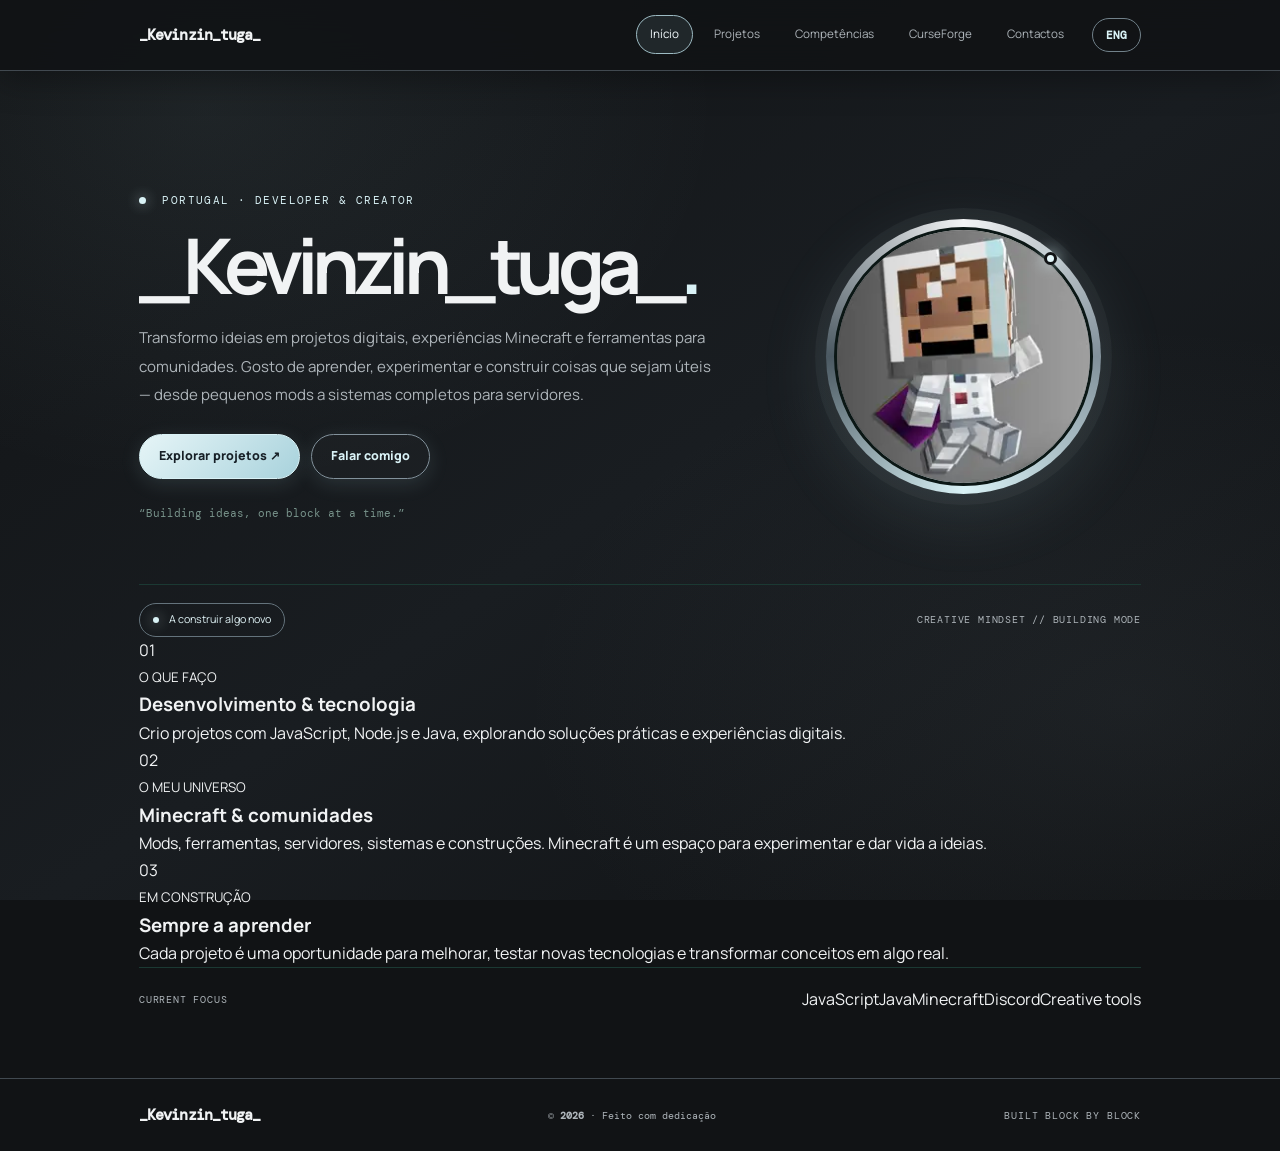
==== commit cc5bc5cd: "Expand homepage and CurseForge creator section" ====
--- a/index.html
+++ b/index.html
@@ -14,8 +14,22 @@
 <button class="nav-tab" data-tab="contactos" role="tab" aria-selected="false">Contactos</button>
 <button class="lang" id="lang" type="button">ENG</button></div><button class="mobile-menu" id="mobile-menu" aria-label="Abrir menu" aria-expanded="false">☰</button></nav></div></header>
 <main class="container main-shell">
-<section class="tab-panel active" id="tab-inicio" role="tabpanel"><div class="hero hero-grid"><div class="hero-copy"><p class="eyebrow"><i></i> PORTUGAL · DEVELOPER & CREATOR</p><h1>_Kevinzin_tuga_<span>.</span></h1><p class="lead" data-pt="Olá! Sou o Kevin e gosto de transformar ideias em projetos. Exploro desenvolvimento, tecnologia, Minecraft e criação de ferramentas para comunidades." data-en="Hi! I'm Kevin. I enjoy turning ideas into projects, exploring development, technology, Minecraft and tools for communities.">Olá! Sou o Kevin e gosto de transformar ideias em projetos. Exploro desenvolvimento, tecnologia, Minecraft e criação de ferramentas para comunidades.</p><div class="actions"><button class="btn" data-go="projetos">Ver projetos ↗</button><button class="btn ghost" data-go="contactos">Entrar em contacto</button></div><p class="motto">“Building ideas, one block at a time.”</p></div><div class="avatar-wrap"><div class="avatar-orbit"><span class="orbit-dot"></span><img class="avatar-image" src="assets/kevinzin-avatar.svg" alt="Avatar Minecraft de _Kevinzin_tuga_"></div></div></div>
-<div class="home-bottom"><span class="status-pill"><i></i> A construir algo novo</span><span class="mono-note">CREATIVE MINDSET // BUILDING MODE</span></div></section>
+<section class="tab-panel active" id="tab-inicio" role="tabpanel">
+<div class="hero hero-grid"><div class="hero-copy">
+<p class="eyebrow"><i></i> PORTUGAL · DEVELOPER & CREATOR</p>
+<h1>_Kevinzin_tuga_<span>.</span></h1>
+<p class="lead">Transformo ideias em projetos digitais, experiências Minecraft e ferramentas para comunidades. Gosto de aprender, experimentar e construir coisas que sejam úteis — desde pequenos mods a sistemas completos para servidores.</p>
+<div class="actions"><button class="btn" data-go="projetos">Explorar projetos ↗</button><button class="btn ghost" data-go="contactos">Falar comigo</button></div>
+<p class="motto">“Building ideas, one block at a time.”</p></div>
+<div class="avatar-wrap"><div class="avatar-orbit"><span class="orbit-dot"></span><img class="avatar-image" src="assets/kevinzin-avatar.svg" alt="Avatar Minecraft de _Kevinzin_tuga_"></div></div></div>
+<div class="home-bottom"><span class="status-pill"><i></i> A construir algo novo</span><span class="mono-note">CREATIVE MINDSET // BUILDING MODE</span></div>
+<div class="home-extra">
+<article class="home-feature"><span class="feature-mark">01</span><div><small>O QUE FAÇO</small><h3>Desenvolvimento & tecnologia</h3><p>Crio projetos com JavaScript, Node.js e Java, explorando soluções práticas e experiências digitais.</p></div></article>
+<article class="home-feature"><span class="feature-mark">02</span><div><small>O MEU UNIVERSO</small><h3>Minecraft & comunidades</h3><p>Mods, ferramentas, servidores, sistemas e construções. Minecraft é um espaço para experimentar e dar vida a ideias.</p></div></article>
+<article class="home-feature"><span class="feature-mark">03</span><div><small>EM CONSTRUÇÃO</small><h3>Sempre a aprender</h3><p>Cada projeto é uma oportunidade para melhorar, testar novas tecnologias e transformar conceitos em algo real.</p></div></article>
+</div>
+<div class="home-bottom home-bottom-second"><span class="mono-note">CURRENT FOCUS</span><div class="focus-tags"><span>JavaScript</span><span>Java</span><span>Minecraft</span><span>Discord</span><span>Creative tools</span></div></div>
+</section>
 
 <section class="tab-panel" id="tab-projetos" role="tabpanel" hidden><div class="page-heading"><p class="eyebrow">01 / SELECTED WORK</p><h2>Projetos<span>.</span></h2><p>Explora os projetos, experiências e construções.</p></div>
 <div class="tabs" role="group" aria-label="Filtrar projetos"><button class="filter-btn active" data-filter="all" aria-pressed="true">Todos <small>04</small></button><button class="filter-btn" data-filter="minecraft" aria-pressed="false">Minecraft <small>02</small></button><button class="filter-btn" data-filter="discord" aria-pressed="false">Discord <small>01</small></button><button class="filter-btn" data-filter="builds" aria-pressed="false">Portfólio de Builds <small>01</small></button></div>
@@ -33,8 +47,13 @@
 <article class="skill-group"><h3>Minecraft</h3><div class="skill-icons"><span><img src="https://cdn.jsdelivr.net/gh/devicons/devicon/icons/java/java-original.svg" alt="Fabric"><small>Fabric</small></span><span class="block-symbol paper-symbol" aria-label="Paper"><b>▧</b><small>Paper</small></span><span class="block-symbol bukkit-symbol" aria-label="Bukkit"><b>▦</b><small>Bukkit</small></span><span class="block-symbol worldedit-symbol" aria-label="WorldEdit"><b>✥</b><small>WorldEdit</small></span></div></article>
 </div></section>
 
-<section class="tab-panel" id="tab-curseforge" role="tabpanel" hidden><div class="page-heading"><p class="eyebrow">03 / CREATOR PROFILE</p><h2>CurseForge<span>.</span></h2><p>O meu trabalho, mods e projetos Minecraft.</p></div>
-<div class="creator-card"><div class="creator-head"><div class="creator-avatar"><img src="assets/kevinzin-avatar.svg" alt=""></div><div class="creator-info"><h3>_Kevinzin_tuga_</h3><p>CurseForge Creator · Minecraft Mods</p></div><a class="btn small" href="https://www.curseforge.com/members/_kevinzin_tuga_/projects" target="_blank" rel="noopener noreferrer">Abrir perfil ↗</a></div><div class="creator-stats"><div><strong id="cf-followers">—</strong><span>Seguidores</span></div><div><strong id="cf-downloads">—</strong><span>Downloads totais</span></div><div><strong id="cf-projects">—</strong><span>Projetos publicados</span></div></div><div class="creator-foot"><span><i></i> Contadores automáticos</span><span id="cf-updated">A carregar dados…</span></div></div><a class="text-link stats-detail" href="stats.html">Ver painel de estatísticas completo ↗</a></section>
+<section class="tab-panel" id="tab-curseforge" role="tabpanel" hidden>
+<div class="page-heading"><p class="eyebrow">03 / CREATOR PROFILE</p><h2>CurseForge<span>.</span></h2><p>Mods, ferramentas e experiências que estou a desenvolver para Minecraft.</p></div>
+<div class="creator-banner"><div class="creator-banner-copy"><span class="creator-kicker">MINECRAFT MODDING // CREATOR SPACE</span><h3>Construído bloco a bloco.</h3><p>Este é o espaço onde acompanho a evolução dos meus projetos publicados no CurseForge. Explora o meu perfil, descobre o AutoLoot Selector e acompanha os próximos lançamentos.</p><a class="btn small" href="https://www.curseforge.com/members/_kevinzin_tuga_/projects" target="_blank" rel="noopener noreferrer">Explorar perfil CurseForge ↗</a></div><div class="creator-cube" aria-hidden="true"><span>✦</span><i></i></div></div>
+<div class="creator-card"><div class="creator-head"><div class="creator-avatar"><img src="assets/kevinzin-avatar.svg" alt=""></div><div class="creator-info"><h3>_Kevinzin_tuga_</h3><p>CurseForge Creator · Minecraft Mods</p></div><a class="btn small" href="https://www.curseforge.com/members/_kevinzin_tuga_/projects" target="_blank" rel="noopener noreferrer">Abrir perfil ↗</a></div><div class="creator-stats"><div><strong id="cf-followers">—</strong><span>Seguidores</span></div><div><strong id="cf-downloads">—</strong><span>Downloads totais</span></div><div><strong id="cf-projects">—</strong><span>Projetos publicados</span></div></div><div class="creator-foot"><span><i></i> Contadores automáticos</span><span id="cf-updated">A carregar dados…</span></div></div>
+<div class="cf-lower-grid"><article class="cf-info-card"><span class="cf-card-icon">▣</span><small>PROJETO EM DESTAQUE</small><h3>AutoLoot Selector</h3><p>Um mod client-side pensado para tornar a gestão de loot mais rápida: escolhe os itens que queres recolher e deixa o mod tratar do resto.</p><div class="chips"><i>Fabric</i><i>Client-side</i><i>Minecraft</i></div><a class="text-link" href="https://www.curseforge.com/minecraft/mc-mods/autoloot-selector" target="_blank" rel="noopener noreferrer">Ver AutoLoot Selector ↗</a></article>
+<article class="cf-info-card cf-next"><span class="cf-card-icon">✧</span><small>O QUE VEM A SEGUIR</small><h3>Mais ideias a ganhar forma</h3><p>Novas ferramentas, mods e experiências estão em preparação. Esta área será atualizada à medida que os projetos forem publicados.</p><div class="coming-line"><span></span> Novidades em desenvolvimento</div></article></div>
+<a class="text-link stats-detail" href="stats.html">Abrir painel completo de estatísticas ↗</a></section>
 
 <section class="tab-panel" id="tab-contactos" role="tabpanel" hidden><div class="contact-panel"><p class="eyebrow">04 / SAY HELLO</p><h2 class="server-title">Kevinzin_tuga Server <span>|</span> Support Server</h2><p>Servidor oficial de suporte e comunidade. Entra para pedir ajuda, acompanhar novidades ou falar comigo.</p><a class="btn discord-btn" href="https://discord.com/invite/FRsC7QTGNj" target="_blank" rel="noopener noreferrer"><svg viewBox="0 0 24 24" aria-hidden="true"><path fill="currentColor" d="M19.7 5.3A18 18 0 0 0 15.3 4l-.5 1a16 16 0 0 0-5.6 0l-.5-1a18 18 0 0 0-4.4 1.3C1.5 9.4.8 13.4 1.2 17.4a18 18 0 0 0 5.4 2.7l1.2-2a11 11 0 0 1-1.9-.9l.5-.4a13 13 0 0 0 11.2 0l.5.4a11 11 0 0 1-1.9.9l1.2 2a18 18 0 0 0 5.4-2.7c.5-4.6-.8-8.5-3.1-12.1ZM8.7 14.8c-1 0-1.8-.9-1.8-2s.8-2 1.8-2 1.8.9 1.8 2-.8 2-1.8 2Zm6.6 0c-1 0-1.8-.9-1.8-2s.8-2 1.8-2 1.8.9 1.8 2-.8 2-1.8 2Z"/></svg> Entrar no Discord ↗</a><p class="discord-note">DISCORD COMMUNITY · _KEVINZIN_TUGA_</p></div></section>
 </main><footer><div class="container foot"><a class="logo" href="#inicio" data-tab-link="inicio">_Kevinzin_tuga_</a><span>© <b id="ano"></b> · Feito com dedicação</span><span class="mono-note">BUILT BLOCK BY BLOCK</span></div></footer></body></html>
--- a/style.css
+++ b/style.css
@@ -1 +1,75 @@
-*{box-sizing:border-box;margin:0;padding:0}:root{--bg:#080d0d;--alt:#0d1515;--card:#101c1b;--line:#24433d;--text:#effaf7;--muted:#a0b8b2;--aqua:#03fcd7;--soft:#8cf7e6;--mono:"DM Mono",monospace;--sans:Manrope,sans-serif}html{min-height:100%;background:var(--bg)}body{min-height:100vh;background:var(--bg);color:var(--text);font:16px var(--sans);line-height:1.65;overflow-x:hidden}a{text-decoration:none;color:inherit}button{font:inherit;cursor:pointer}.container{max-width:1050px;margin:auto;padding:0 24px}:focus-visible{outline:2px solid var(--aqua);outline-offset:4px}.pixel-field{position:fixed;inset:0;pointer-events:none;z-index:-1;opacity:.3;background-image:linear-gradient(90deg,#03fcd70b 1px,transparent 1px),linear-gradient(#03fcd70b 1px,transparent 1px),radial-gradient(#03fcd71c 1px,transparent 1px);background-size:44px 44px,44px 44px,90px 90px;mask-image:linear-gradient(to bottom,black,transparent 90%);animation:grid-drift 35s linear infinite}.pixel-field:after{content:"";position:absolute;inset:-20%;background:linear-gradient(115deg,transparent 35%,#03fcd710 48%,transparent 56%);transform:translateX(-70%);animation:scan 12s ease-in-out infinite}header{position:sticky;top:0;z-index:10;background:#080d0ded;backdrop-filter:blur(18px);border-bottom:1px solid #18332e}nav{height:70px;display:flex;align-items:center;justify-content:space-between;gap:18px}.logo{font:700 .95rem var(--mono);letter-spacing:-.06em;color:var(--text);white-space:nowrap}.nav-right{display:flex;align-items:center;gap:7px}.nav-tab,.lang{border:1px solid transparent;border-radius:999px;background:transparent;color:var(--muted);padding:9px 13px;font-size:.73rem;transition:.2s}.nav-tab:hover,.nav-tab.active{color:var(--aqua);border-color:#27665b;background:#03fcd711}.lang{border-color:#347b70;color:var(--aqua);font:700 .68rem var(--mono);margin-left:7px}.mobile-menu{display:none;background:none;border:0;color:var(--aqua);font-size:23px}.main-shell{min-height:calc(100vh - 145px);display:flex;flex-direction:column}.tab-panel{width:100%;flex:1;padding:58px 0 66px;animation:panel-in .42s cubic-bezier(.2,.8,.2,1) both}.tab-panel[hidden]{display:none!important}.tab-panel.active{display:block}.hero{min-height:455px;display:flex;align-items:center}.hero-grid{display:grid;grid-template-columns:1.25fr .75fr;align-items:center;gap:55px}.eyebrow{font: .68rem var(--mono);letter-spacing:.13em;color:var(--aqua);margin-bottom:17px}.eyebrow i,.creator-foot i,.status-pill i{display:inline-block;width:7px;height:7px;border-radius:50%;background:var(--aqua);box-shadow:0 0 12px #03fcd799;margin-right:8px}.hero h1{font-size:clamp(2.8rem,6vw,4.8rem);line-height:1.08;letter-spacing:-.085em;margin-bottom:17px;overflow-wrap:anywhere}.hero h1 span,.page-heading h2 span,.contact-panel h2 span{color:var(--aqua)}.lead{max-width:580px;color:var(--muted);font-size:.94rem;line-height:1.9}.actions{display:flex;gap:11px;flex-wrap:wrap;margin-top:24px}.btn{display:inline-flex;align-items:center;justify-content:center;gap:9px;border:1px solid var(--aqua);border-radius:999px;padding:11px 19px;background:var(--aqua);color:#041311;font-size:.78rem;font-weight:800;transition:transform .2s,box-shadow .2s,filter .2s}.btn:hover{transform:translateY(-3px);box-shadow:0 9px 26px #03fcd733;filter:brightness(1.06)}.btn.ghost{background:transparent;color:var(--soft);border-color:#315e55}.btn.small{padding:9px 15px;font-size:.7rem}.motto{font: .7rem var(--mono);color:#78938b;margin-top:27px}.avatar-wrap{display:flex;justify-content:center;align-items:center}.avatar-orbit{width:min(275px,65vw);aspect-ratio:1;border-radius:50%;padding:8px;position:relative;background:conic-gradient(from 0deg,var(--aqua),#07584f,var(--aqua),#163d37,var(--aqua));box-shadow:0 0 0 11px #03fcd70b,0 18px 70px #03fcd71c;animation:orbit-spin 18s linear infinite}.avatar-orbit:before{content:"";position:absolute;inset:15px;border:1px dashed #8cf7e66b;border-radius:50%;animation:orbit-spin 24s linear infinite reverse}.avatar-image{width:100%;height:100%;display:block;object-fit:cover;border-radius:50%;border:3px solid #0b1715;position:relative;z-index:1;animation:none}.orbit-dot{position:absolute;width:13px;height:13px;background:var(--aqua);border:3px solid var(--bg);border-radius:50%;top:12%;right:16%;z-index:2;box-shadow:0 0 16px var(--aqua)}.home-bottom{border-top:1px solid #1b3933;padding-top:18px;display:flex;justify-content:space-between;align-items:center}.status-pill{border:1px solid #24574d;border-radius:999px;padding:7px 13px;color:var(--soft);font-size:.67rem}.status-pill i{width:6px;height:6px}.mono-note{font: .62rem var(--mono);letter-spacing:.08em;color:#648078}.page-heading{margin-bottom:30px}.page-heading .eyebrow{margin-bottom:8px}.page-heading h2,.contact-panel h2{font-size:2.4rem;letter-spacing:-.07em}.page-heading>p:last-child{color:var(--muted);font-size:.83rem;margin-top:8px}.tabs{display:flex;gap:8px;flex-wrap:wrap;margin-bottom:22px}.filter-btn{padding:9px 16px;border-radius:999px;border:1px solid var(--line);background:transparent;color:var(--muted);font-size:.74rem;font-weight:700;transition:.2s}.filter-btn:hover,.filter-btn.active{background:var(--aqua);border-color:var(--aqua);color:#041311}.filter-btn small{font: .65rem var(--mono);margin-left:4px}.pgrid{display:grid;grid-template-columns:repeat(2,minmax(0,1fr));gap:17px}.project{min-height:270px;padding:22px;border-radius:19px;border:1px solid var(--line);background:linear-gradient(145deg,#11201d,#0c1514);display:flex;flex-direction:column;align-items:flex-start;transition:transform .22s,border-color .22s,box-shadow .22s;position:relative;overflow:hidden}.project:before{content:"";position:absolute;left:0;top:0;width:100%;height:2px;background:linear-gradient(90deg,var(--aqua),transparent);opacity:.55}.project:not(.disabled):hover{transform:translateY(-5px);border-color:var(--aqua);box-shadow:0 14px 35px #0006}.project[hidden]{display:none!important}.project-icon{width:43px;height:43px;border-radius:14px;background:#03fcd719;border:1px solid #03fcd744;display:grid;place-items:center;color:var(--aqua);font-size:22px;margin-bottom:15px}.project>small{font: .62rem var(--mono);letter-spacing:.1em;color:var(--soft)}.project h3{font-size:1.1rem;margin:7px 0}.project p{font-size:.78rem;color:var(--muted);line-height:1.75;margin-bottom:16px}.chips{display:flex;gap:7px;flex-wrap:wrap;margin-top:auto}.chips i{font: .63rem var(--mono);font-style:normal;padding:4px 9px;border:1px solid #28594f;border-radius:999px;background:#03fcd711;color:#a5eadd}.project>b{font-size:.72rem;color:var(--aqua);margin-top:15px}.project.disabled{cursor:default;opacity:.7}.project.disabled>b{color:#77918a}.filter-empty{color:var(--muted);padding:24px 0}.projects-bottom{display:flex;justify-content:space-between;align-items:center;margin-top:19px;color:var(--muted);font-size:.7rem}.text-link{color:var(--aqua);font-size:.72rem}.text-link:hover{text-decoration:underline}.skills{display:grid;grid-template-columns:repeat(3,1fr);gap:17px}.skill-group{background:linear-gradient(145deg,#11201d,#0c1514);border:1px solid var(--line);border-radius:19px;padding:22px;min-height:190px;transition:.2s}.skill-group:hover{border-color:#31786c;transform:translateY(-3px)}.skill-group h3{font-size:1rem;margin-bottom:22px}.skill-icons{display:flex;gap:17px;flex-wrap:wrap}.skill-icons>span{min-width:60px;display:flex;flex-direction:column;align-items:center;gap:8px;color:var(--muted)}.skill-icons img{width:43px;height:43px;object-fit:contain;filter:drop-shadow(0 4px 10px #0007)}.skill-icons small{font: .62rem var(--mono)}.block-symbol b{width:43px;height:43px;border-radius:11px;display:grid;place-items:center;font-size:27px;color:#061512;background:linear-gradient(145deg,#a4f9e9,#21a991);box-shadow:inset -5px -5px #075c50,0 4px 12px #0007}.bukkit-symbol b{background:linear-gradient(145deg,#e8e8e8,#a0aaa7);box-shadow:inset -5px -5px #687a75;color:#20352f}.worldedit-symbol b{background:linear-gradient(145deg,#9ef9e9,#168d7b);box-shadow:inset -5px -5px #075c50}.creator-card{border:1px solid var(--line);border-radius:21px;background:linear-gradient(145deg,#11201d,#0c1514);overflow:hidden}.creator-head{display:flex;align-items:center;gap:15px;padding:21px 23px}.creator-avatar{width:55px;height:55px;border-radius:17px;overflow:hidden;border:2px solid #2d8b7c}.creator-avatar img{width:100%;height:100%;object-fit:cover}.creator-info{flex:1}.creator-head h3{font-size:.95rem}.creator-head p{font-size:.68rem;color:var(--muted)}.creator-stats{display:grid;grid-template-columns:repeat(3,1fr);border-block:1px solid var(--line)}.creator-stats>div{padding:20px 23px;display:flex;flex-direction:column;gap:4px;border-right:1px solid var(--line)}.creator-stats>div:last-child{border:0}.creator-stats strong{font:700 1.6rem var(--mono);color:var(--aqua)}.creator-stats span{font-size:.7rem;color:var(--muted)}.creator-foot{display:flex;justify-content:space-between;gap:12px;padding:12px 21px;color:#809b93;font: .63rem var(--mono)}.creator-foot i{width:6px;height:6px}.stats-detail{display:inline-block;margin-top:18px}.contact-panel{min-height:480px;border:1px solid var(--line);border-radius:25px;padding:clamp(28px,6vw,65px);background:radial-gradient(circle at 90% 5%,#03fcd719,transparent 38%),linear-gradient(145deg,#11201d,#0b1413);display:flex;flex-direction:column;align-items:flex-start;justify-content:center;position:relative;overflow:hidden}.contact-panel:after{content:"0101 0010 1101 0100";position:absolute;right:-20px;bottom:28px;font: .75rem var(--mono);letter-spacing:.4em;color:#03fcd712;transform:rotate(-12deg)}.contact-panel h2{margin-bottom:12px}.contact-panel>p:not(.eyebrow){max-width:520px;color:var(--muted);font-size:.9rem;line-height:1.9}.discord-btn{margin-top:25px;background:#5865f2;border-color:#5865f2;color:white;position:relative;z-index:1}.discord-btn svg{width:19px;height:19px}.discord-note{font: .62rem var(--mono);letter-spacing:.1em;margin-top:19px;color:#78938b!important}footer{border-top:1px solid #18332e}.foot{min-height:72px;display:flex;align-items:center;justify-content:space-between;gap:15px}.foot>span{font: .65rem var(--mono);color:#78938b}@keyframes orbit-spin{to{transform:rotate(360deg)}}@keyframes avatar-counter{to{transform:rotate(-360deg)}}@keyframes grid-drift{to{background-position:44px 44px,44px 44px,90px 90px}}@keyframes scan{0%,25%{transform:translateX(-80%)}70%,100%{transform:translateX(80%)}}@keyframes panel-in{from{opacity:0;transform:translateY(12px);filter:blur(3px)}to{opacity:1;transform:translateY(0);filter:blur(0)}}@media(max-width:760px){.container{padding:0 18px}.nav-tab{padding:8px 9px;font-size:.68rem}.hero-grid{gap:22px}.avatar-orbit{width:205px}.skills{grid-template-columns:1fr 1fr}}@media(max-width:600px){nav{height:65px}.mobile-menu{display:block}.nav-right{display:none;position:absolute;top:65px;left:0;right:0;padding:18px 20px 22px;background:#091110;border-bottom:1px solid var(--line);flex-direction:column;align-items:stretch;gap:7px}.nav-right.open{display:flex}.nav-tab{text-align:left;padding:11px 13px;font-size:.8rem}.lang{align-self:flex-start;margin:8px 0 0}.main-shell{min-height:calc(100vh - 130px)}.tab-panel{padding:38px 0 48px}.hero{min-height:0;padding:15px 0 40px}.hero-grid{grid-template-columns:1fr;gap:27px}.avatar-wrap{grid-row:1;justify-content:flex-start}.avatar-orbit{width:145px}.hero h1{font-size:clamp(2.2rem,11vw,3.4rem)}.home-bottom{align-items:flex-start;flex-direction:column;gap:12px}.page-heading h2,.contact-panel h2{font-size:2rem}.pgrid,.skills{grid-template-columns:1fr}.project{min-height:245px}.creator-head{flex-wrap:wrap}.creator-head .btn{margin-left:0}.creator-stats>div{padding:15px 10px}.creator-stats strong{font-size:1.1rem}.creator-stats span{font-size:.61rem}.creator-foot{font-size:.57rem;padding:11px}.projects-bottom,.foot{align-items:flex-start;flex-direction:column}.foot{padding:17px 0}.contact-panel{min-height:420px}}@media(prefers-reduced-motion:reduce){*,*:before,*:after{animation:none!important;scroll-behavior:auto!important;transition:none!important}}+*{box-sizing:border-box;margin:0;padding:0}:root{--bg:#080d0d;--alt:#0d1515;--card:#101c1b;--line:#24433d;--text:#effaf7;--muted:#a0b8b2;--aqua:#03fcd7;--soft:#8cf7e6;--mono:"DM Mono",monospace;--sans:Manrope,sans-serif}html{min-height:100%;background:var(--bg)}body{min-height:100vh;background:var(--bg);color:var(--text);font:16px var(--sans);line-height:1.65;overflow-x:hidden}a{text-decoration:none;color:inherit}button{font:inherit;cursor:pointer}.container{max-width:1050px;margin:auto;padding:0 24px}:focus-visible{outline:2px solid var(--aqua);outline-offset:4px}.pixel-field{position:fixed;inset:0;pointer-events:none;z-index:-1;opacity:.3;background-image:linear-gradient(90deg,#03fcd70b 1px,transparent 1px),linear-gradient(#03fcd70b 1px,transparent 1px),radial-gradient(#03fcd71c 1px,transparent 1px);background-size:44px 44px,44px 44px,90px 90px;mask-image:linear-gradient(to bottom,black,transparent 90%);animation:grid-drift 35s linear infinite}.pixel-field:after{content:"";position:absolute;inset:-20%;background:linear-gradient(115deg,transparent 35%,#03fcd710 48%,transparent 56%);transform:translateX(-70%);animation:scan 12s ease-in-out infinite}header{position:sticky;top:0;z-index:10;background:#080d0ded;backdrop-filter:blur(18px);border-bottom:1px solid #18332e}nav{height:70px;display:flex;align-items:center;justify-content:space-between;gap:18px}.logo{font:700 .95rem var(--mono);letter-spacing:-.06em;color:var(--text);white-space:nowrap}.nav-right{display:flex;align-items:center;gap:7px}.nav-tab,.lang{border:1px solid transparent;border-radius:999px;background:transparent;color:var(--muted);padding:9px 13px;font-size:.73rem;transition:.2s}.nav-tab:hover,.nav-tab.active{color:var(--aqua);border-color:#27665b;background:#03fcd711}.lang{border-color:#347b70;color:var(--aqua);font:700 .68rem var(--mono);margin-left:7px}.mobile-menu{display:none;background:none;border:0;color:var(--aqua);font-size:23px}.main-shell{min-height:calc(100vh - 145px);display:flex;flex-direction:column}.tab-panel{width:100%;flex:1;padding:58px 0 66px;animation:panel-in .42s cubic-bezier(.2,.8,.2,1) both}.tab-panel[hidden]{display:none!important}.tab-panel.active{display:block}.hero{min-height:455px;display:flex;align-items:center}.hero-grid{display:grid;grid-template-columns:1.25fr .75fr;align-items:center;gap:55px}.eyebrow{font: .68rem var(--mono);letter-spacing:.13em;color:var(--aqua);margin-bottom:17px}.eyebrow i,.creator-foot i,.status-pill i{display:inline-block;width:7px;height:7px;border-radius:50%;background:var(--aqua);box-shadow:0 0 12px #03fcd799;margin-right:8px}.hero h1{font-size:clamp(2.8rem,6vw,4.8rem);line-height:1.08;letter-spacing:-.085em;margin-bottom:17px;overflow-wrap:anywhere}.hero h1 span,.page-heading h2 span,.contact-panel h2 span{color:var(--aqua)}.lead{max-width:580px;color:var(--muted);font-size:.94rem;line-height:1.9}.actions{display:flex;gap:11px;flex-wrap:wrap;margin-top:24px}.btn{display:inline-flex;align-items:center;justify-content:center;gap:9px;border:1px solid var(--aqua);border-radius:999px;padding:11px 19px;background:var(--aqua);color:#041311;font-size:.78rem;font-weight:800;transition:transform .2s,box-shadow .2s,filter .2s}.btn:hover{transform:translateY(-3px);box-shadow:0 9px 26px #03fcd733;filter:brightness(1.06)}.btn.ghost{background:transparent;color:var(--soft);border-color:#315e55}.btn.small{padding:9px 15px;font-size:.7rem}.motto{font: .7rem var(--mono);color:#78938b;margin-top:27px}.avatar-wrap{display:flex;justify-content:center;align-items:center}.avatar-orbit{width:min(275px,65vw);aspect-ratio:1;border-radius:50%;padding:8px;position:relative;background:conic-gradient(from 0deg,var(--aqua),#07584f,var(--aqua),#163d37,var(--aqua));box-shadow:0 0 0 11px #03fcd70b,0 18px 70px #03fcd71c;animation:orbit-spin 18s linear infinite}.avatar-orbit:before{content:"";position:absolute;inset:15px;border:1px dashed #8cf7e66b;border-radius:50%;animation:orbit-spin 24s linear infinite reverse}.avatar-image{width:100%;height:100%;display:block;object-fit:cover;border-radius:50%;border:3px solid #0b1715;position:relative;z-index:1;animation:none}.orbit-dot{position:absolute;width:13px;height:13px;background:var(--aqua);border:3px solid var(--bg);border-radius:50%;top:12%;right:16%;z-index:2;box-shadow:0 0 16px var(--aqua)}.home-bottom{border-top:1px solid #1b3933;padding-top:18px;display:flex;justify-content:space-between;align-items:center}.status-pill{border:1px solid #24574d;border-radius:999px;padding:7px 13px;color:var(--soft);font-size:.67rem}.status-pill i{width:6px;height:6px}.mono-note{font: .62rem var(--mono);letter-spacing:.08em;color:#648078}.page-heading{margin-bottom:30px}.page-heading .eyebrow{margin-bottom:8px}.page-heading h2,.contact-panel h2{font-size:2.4rem;letter-spacing:-.07em}.page-heading>p:last-child{color:var(--muted);font-size:.83rem;margin-top:8px}.tabs{display:flex;gap:8px;flex-wrap:wrap;margin-bottom:22px}.filter-btn{padding:9px 16px;border-radius:999px;border:1px solid var(--line);background:transparent;color:var(--muted);font-size:.74rem;font-weight:700;transition:.2s}.filter-btn:hover,.filter-btn.active{background:var(--aqua);border-color:var(--aqua);color:#041311}.filter-btn small{font: .65rem var(--mono);margin-left:4px}.pgrid{display:grid;grid-template-columns:repeat(2,minmax(0,1fr));gap:17px}.project{min-height:270px;padding:22px;border-radius:19px;border:1px solid var(--line);background:linear-gradient(145deg,#11201d,#0c1514);display:flex;flex-direction:column;align-items:flex-start;transition:transform .22s,border-color .22s,box-shadow .22s;position:relative;overflow:hidden}.project:before{content:"";position:absolute;left:0;top:0;width:100%;height:2px;background:linear-gradient(90deg,var(--aqua),transparent);opacity:.55}.project:not(.disabled):hover{transform:translateY(-5px);border-color:var(--aqua);box-shadow:0 14px 35px #0006}.project[hidden]{display:none!important}.project-icon{width:43px;height:43px;border-radius:14px;background:#03fcd719;border:1px solid #03fcd744;display:grid;place-items:center;color:var(--aqua);font-size:22px;margin-bottom:15px}.project>small{font: .62rem var(--mono);letter-spacing:.1em;color:var(--soft)}.project h3{font-size:1.1rem;margin:7px 0}.project p{font-size:.78rem;color:var(--muted);line-height:1.75;margin-bottom:16px}.chips{display:flex;gap:7px;flex-wrap:wrap;margin-top:auto}.chips i{font: .63rem var(--mono);font-style:normal;padding:4px 9px;border:1px solid #28594f;border-radius:999px;background:#03fcd711;color:#a5eadd}.project>b{font-size:.72rem;color:var(--aqua);margin-top:15px}.project.disabled{cursor:default;opacity:.7}.project.disabled>b{color:#77918a}.filter-empty{color:var(--muted);padding:24px 0}.projects-bottom{display:flex;justify-content:space-between;align-items:center;margin-top:19px;color:var(--muted);font-size:.7rem}.text-link{color:var(--aqua);font-size:.72rem}.text-link:hover{text-decoration:underline}.skills{display:grid;grid-template-columns:repeat(3,1fr);gap:17px}.skill-group{background:linear-gradient(145deg,#11201d,#0c1514);border:1px solid var(--line);border-radius:19px;padding:22px;min-height:190px;transition:.2s}.skill-group:hover{border-color:#31786c;transform:translateY(-3px)}.skill-group h3{font-size:1rem;margin-bottom:22px}.skill-icons{display:flex;gap:17px;flex-wrap:wrap}.skill-icons>span{min-width:60px;display:flex;flex-direction:column;align-items:center;gap:8px;color:var(--muted)}.skill-icons img{width:43px;height:43px;object-fit:contain;filter:drop-shadow(0 4px 10px #0007)}.skill-icons small{font: .62rem var(--mono)}.block-symbol b{width:43px;height:43px;border-radius:11px;display:grid;place-items:center;font-size:27px;color:#061512;background:linear-gradient(145deg,#a4f9e9,#21a991);box-shadow:inset -5px -5px #075c50,0 4px 12px #0007}.bukkit-symbol b{background:linear-gradient(145deg,#e8e8e8,#a0aaa7);box-shadow:inset -5px -5px #687a75;color:#20352f}.worldedit-symbol b{background:linear-gradient(145deg,#9ef9e9,#168d7b);box-shadow:inset -5px -5px #075c50}.creator-card{border:1px solid var(--line);border-radius:21px;background:linear-gradient(145deg,#11201d,#0c1514);overflow:hidden}.creator-head{display:flex;align-items:center;gap:15px;padding:21px 23px}.creator-avatar{width:55px;height:55px;border-radius:17px;overflow:hidden;border:2px solid #2d8b7c}.creator-avatar img{width:100%;height:100%;object-fit:cover}.creator-info{flex:1}.creator-head h3{font-size:.95rem}.creator-head p{font-size:.68rem;color:var(--muted)}.creator-stats{display:grid;grid-template-columns:repeat(3,1fr);border-block:1px solid var(--line)}.creator-stats>div{padding:20px 23px;display:flex;flex-direction:column;gap:4px;border-right:1px solid var(--line)}.creator-stats>div:last-child{border:0}.creator-stats strong{font:700 1.6rem var(--mono);color:var(--aqua)}.creator-stats span{font-size:.7rem;color:var(--muted)}.creator-foot{display:flex;justify-content:space-between;gap:12px;padding:12px 21px;color:#809b93;font: .63rem var(--mono)}.creator-foot i{width:6px;height:6px}.stats-detail{display:inline-block;margin-top:18px}.contact-panel{min-height:480px;border:1px solid var(--line);border-radius:25px;padding:clamp(28px,6vw,65px);background:radial-gradient(circle at 90% 5%,#03fcd719,transparent 38%),linear-gradient(145deg,#11201d,#0b1413);display:flex;flex-direction:column;align-items:flex-start;justify-content:center;position:relative;overflow:hidden}.contact-panel:after{content:"0101 0010 1101 0100";position:absolute;right:-20px;bottom:28px;font: .75rem var(--mono);letter-spacing:.4em;color:#03fcd712;transform:rotate(-12deg)}.contact-panel h2{margin-bottom:12px}.contact-panel>p:not(.eyebrow){max-width:520px;color:var(--muted);font-size:.9rem;line-height:1.9}.discord-btn{margin-top:25px;background:#5865f2;border-color:#5865f2;color:white;position:relative;z-index:1}.discord-btn svg{width:19px;height:19px}.discord-note{font: .62rem var(--mono);letter-spacing:.1em;margin-top:19px;color:#78938b!important}footer{border-top:1px solid #18332e}.foot{min-height:72px;display:flex;align-items:center;justify-content:space-between;gap:15px}.foot>span{font: .65rem var(--mono);color:#78938b}@keyframes orbit-spin{to{transform:rotate(360deg)}}@keyframes avatar-counter{to{transform:rotate(-360deg)}}@keyframes grid-drift{to{background-position:44px 44px,44px 44px,90px 90px}}@keyframes scan{0%,25%{transform:translateX(-80%)}70%,100%{transform:translateX(80%)}}@keyframes panel-in{from{opacity:0;transform:translateY(12px);filter:blur(3px)}to{opacity:1;transform:translateY(0);filter:blur(0)}}@media(max-width:760px){.container{padding:0 18px}.nav-tab{padding:8px 9px;font-size:.68rem}.hero-grid{gap:22px}.avatar-orbit{width:205px}.skills{grid-template-columns:1fr 1fr}}@media(max-width:600px){nav{height:65px}.mobile-menu{display:block}.nav-right{display:none;position:absolute;top:65px;left:0;right:0;padding:18px 20px 22px;background:#091110;border-bottom:1px solid var(--line);flex-direction:column;align-items:stretch;gap:7px}.nav-right.open{display:flex}.nav-tab{text-align:left;padding:11px 13px;font-size:.8rem}.lang{align-self:flex-start;margin:8px 0 0}.main-shell{min-height:calc(100vh - 130px)}.tab-panel{padding:38px 0 48px}.hero{min-height:0;padding:15px 0 40px}.hero-grid{grid-template-columns:1fr;gap:27px}.avatar-wrap{grid-row:1;justify-content:flex-start}.avatar-orbit{width:145px}.hero h1{font-size:clamp(2.2rem,11vw,3.4rem)}.home-bottom{align-items:flex-start;flex-direction:column;gap:12px}.page-heading h2,.contact-panel h2{font-size:2rem}.pgrid,.skills{grid-template-columns:1fr}.project{min-height:245px}.creator-head{flex-wrap:wrap}.creator-head .btn{margin-left:0}.creator-stats>div{padding:15px 10px}.creator-stats strong{font-size:1.1rem}.creator-stats span{font-size:.61rem}.creator-foot{font-size:.57rem;padding:11px}.projects-bottom,.foot{align-items:flex-start;flex-direction:column}.foot{padding:17px 0}.contact-panel{min-height:420px}}@media(prefers-reduced-motion:reduce){*,*:before,*:after{animation:none!important;scroll-behavior:auto!important;transition:none!important}}
+/* --- Frosted stone palette, inspired by the supplied Minecraft avatar --- */
+:root{--bg:#111315;--alt:#191c1f;--card:#202428;--line:#414950;--text:#f1f3f4;--muted:#aeb5ba;--aqua:#b9e4ec;--soft:#e0f3f6;--ice:#d9f2f6;--steel:#82919b;--deep:#27323a;--mono:"DM Mono",monospace;--sans:Manrope,sans-serif}
+html{background:var(--bg);scroll-behavior:smooth}
+body{background:radial-gradient(ellipse at 16% 12%,#b9e4ec12 0,transparent 34%),radial-gradient(ellipse at 88% 78%,#82919b17 0,transparent 38%),linear-gradient(145deg,#111315,#191d21 52%,#101214);background-attachment:fixed}
+.pixel-field{opacity:.42;background-image:linear-gradient(90deg,#d9f2f60a 1px,transparent 1px),linear-gradient(#d9f2f60a 1px,transparent 1px),radial-gradient(#d9f2f62b 1px,transparent 1px),radial-gradient(#82919b30 1px,transparent 1px);background-size:32px 32px,32px 32px,96px 96px,160px 160px;animation:grid-drift 22s linear infinite,field-breathe 8s ease-in-out infinite alternate}
+.pixel-field:before{content:"";position:absolute;inset:0;background:linear-gradient(120deg,transparent 15%,#d9f2f608 42%,transparent 58%),repeating-linear-gradient(0deg,transparent 0 78px,#d9f2f606 79px 80px);animation:field-pan 18s linear infinite}
+.pixel-field:after{background:linear-gradient(115deg,transparent 28%,#d9f2f614 47%,#82919b18 50%,transparent 60%);animation:scan 9s ease-in-out infinite}
+header{background:#111315e8;border-color:#414950;box-shadow:0 8px 35px #0005}
+.nav-tab:hover,.nav-tab.active{color:#f4fcff;border-color:#9dbbc3;background:#b9e4ec18}
+.lang{border-color:#71818a;color:var(--ice)}
+:focus-visible{outline-color:var(--ice)}
+.eyebrow{color:var(--ice)}
+.eyebrow i,.creator-foot i,.status-pill i{background:var(--ice);box-shadow:0 0 13px #d9f2f6aa}
+.hero h1 span,.page-heading h2 span,.contact-panel h2 span{color:var(--ice)}
+.btn{background:linear-gradient(135deg,#e6f5f7,#a8d2dc);border-color:#d9f2f6;color:#172027;box-shadow:0 5px 20px #b9e4ec20}
+.btn:hover{box-shadow:0 10px 32px #b9e4ec45}
+.btn.ghost{color:var(--ice);border-color:#82919b;background:#ffffff05}
+.avatar-orbit{background:conic-gradient(from 0deg,#f1f3f4,#82919b,#d9f2f6,#4b5962,#f1f3f4);box-shadow:0 0 0 11px #d9f2f60a,0 18px 70px #b9e4ec20}
+.avatar-orbit:before{border-color:#e0f3f66b}
+.orbit-dot{background:#e5f8fb;box-shadow:0 0 16px #d9f2f6}
+.status-pill{border-color:#64737c;color:#e0f3f6}
+.project,.skill-group,.creator-card{background:linear-gradient(145deg,#252b30,#171b1e);border-color:#414950;box-shadow:0 12px 35px #0002}
+.project:before{background:linear-gradient(90deg,#e0f3f6,#82919b,transparent);opacity:.8}
+.project-icon{background:#d9f2f614;border-color:#d9f2f64a;color:#e0f3f6}
+.project:not(.disabled):hover{border-color:#c4e5eb;box-shadow:0 18px 42px #0006,0 0 24px #b9e4ec14}
+.chips i{border-color:#667983;background:#d9f2f60b;color:#d6eaf0}
+.project>b,.text-link{color:#d9f2f6}
+.filter-btn{border-color:#4b5962;color:#b9c1c6;background:#1a1e21}
+.filter-btn:hover,.filter-btn.active{background:#d9f2f6;border-color:#d9f2f6;color:#182027}
+.skill-group:hover{border-color:#a9cbd3}
+.skill-icons img{filter:grayscale(.18) drop-shadow(0 5px 12px #0008)}
+.block-symbol b{background:linear-gradient(145deg,#f0f5f6,#9eb6bf);box-shadow:inset -5px -5px #62727b,0 4px 12px #0007;color:#26343b}
+.bukkit-symbol b{background:linear-gradient(145deg,#fff,#aab6bc);box-shadow:inset -5px -5px #697780;color:#203039}
+.worldedit-symbol b{background:linear-gradient(145deg,#dceff2,#829da8);box-shadow:inset -5px -5px #536a75;color:#17252c}
+.creator-avatar{border-color:#b9e4ec}
+.creator-stats strong{color:#e0f3f6}
+.creator-foot{color:#aebbc1}
+.contact-panel{background:radial-gradient(circle at 90% 5%,#b9e4ec1c,transparent 38%),radial-gradient(circle at 5% 95%,#82919b18,transparent 35%),linear-gradient(145deg,#252b30,#14181b);border-color:#4b5962}
+.contact-panel:after{color:#d9f2f618}
+.discord-btn{background:linear-gradient(135deg,#e6f5f7,#a8d2dc);border-color:#d9f2f6;color:#172027}
+.discord-note{color:#aebbc1!important}
+footer{border-color:#414950}
+.foot>span,.mono-note{color:#aeb5ba}
+.creator-stats,.creator-stats>div{border-color:#414950}
+.projects-bottom{color:#aeb5ba}
+.stats-detail{color:#d9f2f6}
+.server-title{font-size:clamp(1.7rem,4.8vw,3rem)!important;line-height:1.2;max-width:800px;overflow-wrap:anywhere}
+.server-title span{color:#d9f2f6}
+.tab-panel.active{animation:panel-in .55s cubic-bezier(.16,1,.3,1) both}
+.project,.skill-group,.creator-card,.contact-panel,.btn,.nav-tab,.filter-btn,.avatar-orbit,.status-pill{will-change:transform}
+.project{animation:card-arrive .65s both}
+.project:nth-child(2){animation-delay:.08s}.project:nth-child(3){animation-delay:.16s}.project:nth-child(4){animation-delay:.24s}
+.skill-group{animation:card-arrive .7s both}.skill-group:nth-child(2){animation-delay:.12s}.skill-group:nth-child(3){animation-delay:.24s}
+.project-icon,.skill-icons img,.block-symbol b{transition:transform .35s cubic-bezier(.2,.8,.2,1),filter .35s}
+.project:hover .project-icon{transform:translateY(-5px) rotate(-7deg) scale(1.08)}
+.skill-group:hover .skill-icons img,.skill-group:hover .block-symbol b{transform:translateY(-7px) rotate(4deg) scale(1.07)}
+.creator-card{animation:card-arrive .7s both}
+.creator-avatar img{transition:transform .5s}.creator-avatar:hover img{transform:scale(1.12) rotate(5deg)}
+.contact-panel{animation:card-arrive .7s both}
+.discord-btn{animation:soft-pulse 3.2s ease-in-out infinite}
+.discord-btn:hover{animation:none;transform:translateY(-4px) scale(1.025)}
+.logo{transition:color .25s,text-shadow .25s}.logo:hover{color:#e0f3f6;text-shadow:0 0 18px #d9f2f65c}
+@keyframes field-breathe{from{opacity:.24}to{opacity:.52}}
+@keyframes field-pan{from{transform:translate3d(-2%,0,0)}to{transform:translate3d(2%,1%,0)}}
+@keyframes card-arrive{from{opacity:0;transform:translateY(20px) scale(.985);filter:blur(5px)}to{opacity:1;transform:translateY(0) scale(1);filter:blur(0)}}
+@keyframes soft-pulse{0%,100%{box-shadow:0 5px 20px #b9e4ec20}50%{box-shadow:0 7px 30px #b9e4ec4a}}
+@media(hover:hover){.nav-tab:hover{transform:translateY(-2px)}.filter-btn:hover{transform:translateY(-2px)}.skill-group:hover{box-shadow:0 15px 38px #0005}}
+@media(prefers-reduced-motion:reduce){.pixel-field,.pixel-field:before,.discord-btn{animation:none!important}}
+
+.reveal-ready{opacity:0;transform:translateY(16px) scale(.99);filter:blur(3px);transition:opacity .65s ease,transform .65s cubic-bezier(.16,1,.3,1),filter .65s ease}
+.reveal-ready.is-visible{opacity:1;transform:translateY(0) scale(1);filter:blur(0)}
+.tap-pop{animation:tap-pop .32s ease}
+@keyframes tap-pop{0%{transform:scale(1)}45%{transform:scale(.95)}100%{transform:scale(1)}}
+@media(prefers-reduced-motion:reduce){.reveal-ready,.reveal-ready.is-visible{opacity:1;transform:none;filter:none;transition:none}.tap-pop{animation:none}}
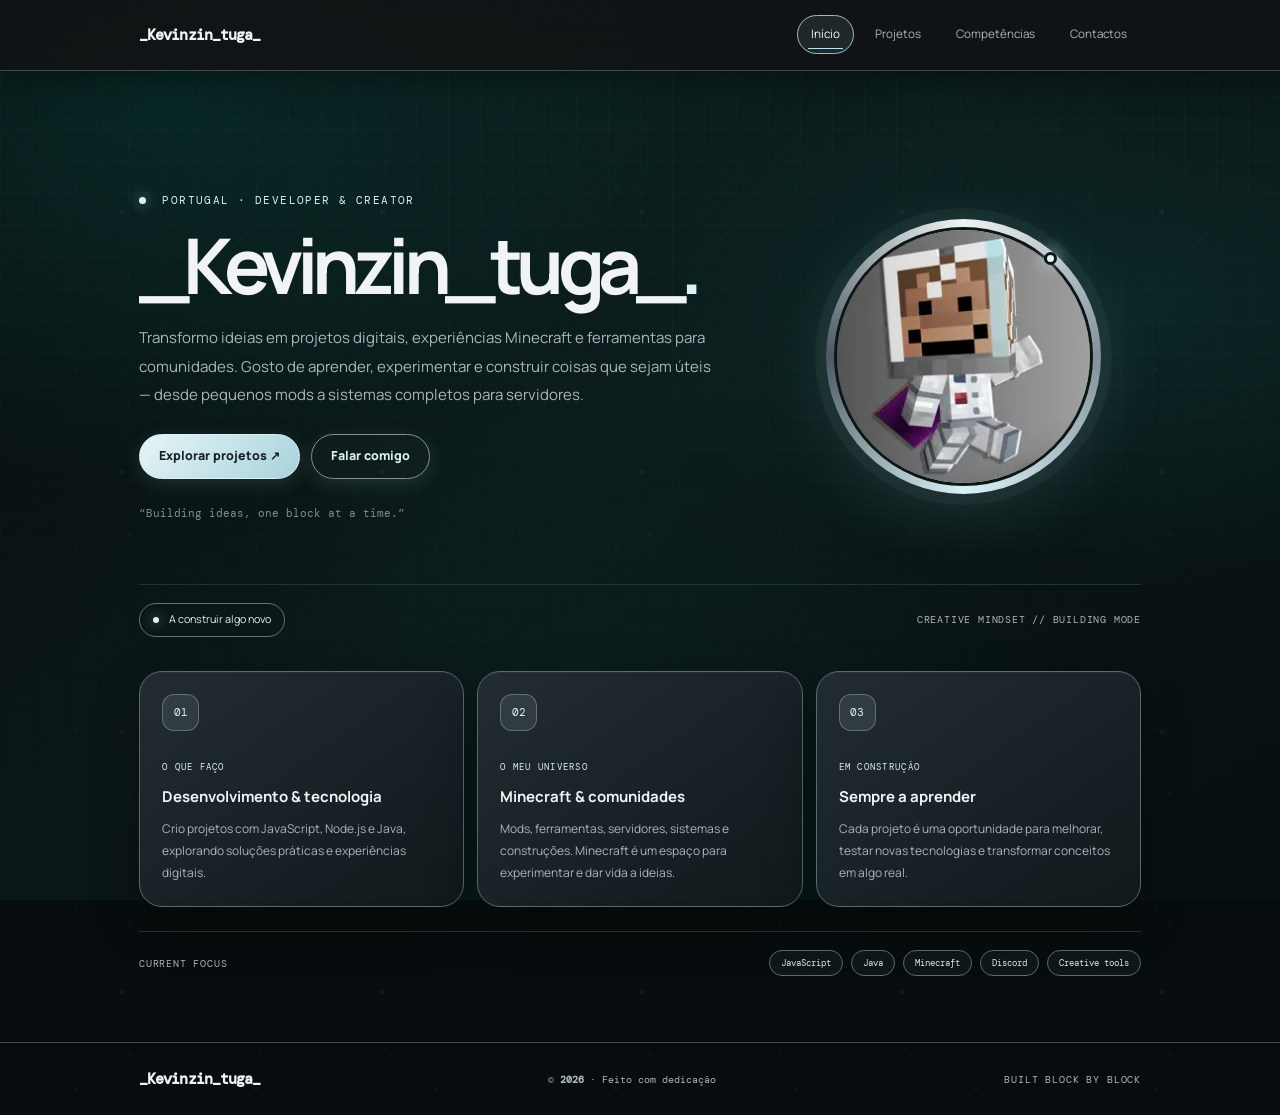
==== commit b3865f64: "Simplify navigation and standardize project icons" ====
--- a/index.html
+++ b/index.html
@@ -1,7 +1,7 @@
 <!doctype html>
 <html lang="pt-PT"><head>
 <meta charset="utf-8"><meta name="viewport" content="width=device-width,initial-scale=1">
-<meta name="theme-color" content="#111315"><meta name="description" content="_Kevinzin_tuga_ — Developer, Minecraft creator and digital projects.">
+<meta name="theme-color" content="#f4f4f4"><link rel="canonical" href="https://kevinzin-tuga.github.io/"><meta property="og:url" content="https://kevinzin-tuga.github.io/"><meta name="description" content="_Kevinzin_tuga_ — Developer, Minecraft creator and digital projects.">
 <title>_Kevinzin_tuga_</title><link rel="icon" type="image/svg+xml" href="assets/kevinzin-avatar.svg"><link rel="apple-touch-icon" href="assets/kevinzin-avatar.svg">
 <link rel="preconnect" href="https://fonts.googleapis.com"><link rel="preconnect" href="https://fonts.gstatic.com" crossorigin><link href="https://fonts.googleapis.com/css2?family=DM+Mono:wght@400;500&family=Manrope:wght@400;500;600;700;800&display=swap" rel="stylesheet">
 <link rel="stylesheet" href="style.css"><script src="script.js" defer></script></head>
@@ -10,9 +10,8 @@
 <button class="nav-tab active" data-tab="inicio" role="tab" aria-selected="true">Início</button>
 <button class="nav-tab" data-tab="projetos" role="tab" aria-selected="false">Projetos</button>
 <button class="nav-tab" data-tab="competencias" role="tab" aria-selected="false">Competências</button>
-<button class="nav-tab" data-tab="curseforge" role="tab" aria-selected="false">CurseForge</button>
 <button class="nav-tab" data-tab="contactos" role="tab" aria-selected="false">Contactos</button>
-<button class="lang" id="lang" type="button">ENG</button></div><button class="mobile-menu" id="mobile-menu" aria-label="Abrir menu" aria-expanded="false">☰</button></nav></div></header>
+</div><button class="mobile-menu" id="mobile-menu" aria-label="Abrir menu" aria-expanded="false">☰</button></nav></div></header>
 <main class="container main-shell">
 <section class="tab-panel active" id="tab-inicio" role="tabpanel">
 <div class="hero hero-grid"><div class="hero-copy">
@@ -34,11 +33,11 @@
 <section class="tab-panel" id="tab-projetos" role="tabpanel" hidden><div class="page-heading"><p class="eyebrow">01 / SELECTED WORK</p><h2>Projetos<span>.</span></h2><p>Explora os projetos, experiências e construções.</p></div>
 <div class="tabs" role="group" aria-label="Filtrar projetos"><button class="filter-btn active" data-filter="all" aria-pressed="true">Todos <small>04</small></button><button class="filter-btn" data-filter="minecraft" aria-pressed="false">Minecraft <small>02</small></button><button class="filter-btn" data-filter="discord" aria-pressed="false">Discord <small>01</small></button><button class="filter-btn" data-filter="builds" aria-pressed="false">Portfólio de Builds <small>01</small></button></div>
 <div class="pgrid" id="project-grid">
-<a class="project" data-category="minecraft" href="https://www.curseforge.com/minecraft/mc-mods/autoloot-selector" target="_blank" rel="noopener noreferrer"><span class="project-icon">▣</span><small>MINECRAFT · FABRIC</small><h3>AutoLoot Selector</h3><p>Mod client-side para selecionar itens e automatizar a recolha a partir de contentores.</p><div class="chips"><i>Java</i><i>Fabric</i><i>Minecraft</i></div><b>Ver projeto ↗</b></a>
-<div class="project disabled" data-category="minecraft" aria-disabled="true" tabindex="-1"><span class="project-icon">▧</span><small>MINECRAFT · CREATIVE TOOL</small><h3>MapArt Maker</h3><p>Ferramenta criativa para transformar imagens em projetos de Map Art no Minecraft.</p><div class="chips"><i>Minecraft</i><i>Tooling</i></div><b>EM BREVE</b></div>
-<div class="project disabled" data-category="discord" aria-disabled="true" tabindex="-1"><span class="project-icon">⌘</span><small>DISCORD · JAVASCRIPT</small><h3>Discord Bots</h3><p>Bots com sistemas de tickets, moderação, economia e ferramentas para comunidades.</p><div class="chips"><i>Node.js</i><i>Discord.js</i></div><b>EM BREVE</b></div>
-<div class="project disabled" data-category="builds" aria-disabled="true" tabindex="-1"><span class="project-icon">⌂</span><small>MINECRAFT · BUILDING</small><h3>Minecraft Builds</h3><p>Cidades, casas, castelos e espaços construídos para mundos e servidores.</p><div class="chips"><i>Building</i><i>WorldEdit</i></div><b>EM BREVE</b></div>
-</div><p class="filter-empty" id="filter-empty" hidden>Não existem projetos nesta categoria por enquanto.</p><div class="projects-bottom"><span>✳ Projetos em constante evolução</span><a class="text-link" href="stats.html">Estatísticas CurseForge ↗</a></div></section>
+<a class="project" data-category="minecraft" href="https://www.curseforge.com/minecraft/mc-mods/autoloot-selector" target="_blank" rel="noopener noreferrer"><span class="project-icon"><svg viewBox="0 0 24 24" aria-hidden="true"><path d="M3.5 8.5 12 4l8.5 4.5v10L12 23l-8.5-4.5z" transform="translate(0 -1.5) scale(1 .9)"/><path d="M3.8 8.5 12 13l8.2-4.5M12 13v8M9.2 11.4l1.3.7v2.2l-1.3-.7z"/></svg></span><small>MINECRAFT · FABRIC</small><h3>AutoLoot Selector</h3><p>Mod client-side para selecionar itens e automatizar a recolha a partir de contentores.</p><div class="chips"><i>Java</i><i>Fabric</i><i>Minecraft</i></div><b>Ver projeto ↗</b></a>
+<div class="project disabled" data-category="minecraft" aria-disabled="true" tabindex="-1"><span class="project-icon"><svg viewBox="0 0 24 24" aria-hidden="true"><rect x="3" y="3" width="18" height="18" rx="2"/><circle cx="8" cy="8" r="1.5"/><path d="m4 18 5-5 3 3 3-4 5 5M15 8h3"/></svg></span><small>MINECRAFT · CREATIVE TOOL</small><h3>MapArt Maker</h3><p>Ferramenta criativa para transformar imagens em projetos de Map Art no Minecraft.</p><div class="chips"><i>Minecraft</i><i>Tooling</i></div><b>EM BREVE</b></div>
+<div class="project disabled" data-category="discord" aria-disabled="true" tabindex="-1"><span class="project-icon"><svg viewBox="0 0 24 24" aria-hidden="true"><rect x="4" y="7" width="16" height="13" rx="3"/><path d="M12 3v4M9 3h6M8 12h.01M16 12h.01M9 16h6M2 11v5M22 11v5"/></svg></span><small>DISCORD · JAVASCRIPT</small><h3>Discord Bots</h3><p>Bots com sistemas de tickets, moderação, economia e ferramentas para comunidades.</p><div class="chips"><i>Node.js</i><i>Discord.js</i></div><b>EM BREVE</b></div>
+<div class="project disabled" data-category="builds" aria-disabled="true" tabindex="-1"><span class="project-icon"><svg viewBox="0 0 24 24" aria-hidden="true"><path d="m12 2 9 5v10l-9 5-9-5V7zM3.5 7.5 12 12l8.5-4.5M12 12v10M7.5 4.5 16 9"/></svg></span><small>MINECRAFT · BUILDING</small><h3>Minecraft Builds</h3><p>Cidades, casas, castelos e espaços construídos para mundos e servidores.</p><div class="chips"><i>Building</i><i>WorldEdit</i></div><b>EM BREVE</b></div>
+</div><p class="filter-empty" id="filter-empty" hidden>Não existem projetos nesta categoria por enquanto.</p><div class="projects-bottom"><span>Projetos em constante evolução</span><span><button class="text-link" data-go="curseforge">Área CurseForge ↗</button> · <a class="text-link" href="stats.html">Estatísticas ↗</a></span></div></section>
 
 <section class="tab-panel" id="tab-competencias" role="tabpanel" hidden><div class="page-heading"><p class="eyebrow">02 / TOOLKIT</p><h2>Competências<span>.</span></h2><p>As tecnologias e ferramentas que fazem parte dos meus projetos.</p></div>
 <div class="skills">
@@ -51,8 +50,8 @@
 <div class="page-heading"><p class="eyebrow">03 / CREATOR PROFILE</p><h2>CurseForge<span>.</span></h2><p>Mods, ferramentas e experiências que estou a desenvolver para Minecraft.</p></div>
 <div class="creator-banner"><div class="creator-banner-copy"><span class="creator-kicker">MINECRAFT MODDING // CREATOR SPACE</span><h3>Construído bloco a bloco.</h3><p>Este é o espaço onde acompanho a evolução dos meus projetos publicados no CurseForge. Explora o meu perfil, descobre o AutoLoot Selector e acompanha os próximos lançamentos.</p><a class="btn small" href="https://www.curseforge.com/members/_kevinzin_tuga_/projects" target="_blank" rel="noopener noreferrer">Explorar perfil CurseForge ↗</a></div><div class="creator-cube" aria-hidden="true"><span>✦</span><i></i></div></div>
 <div class="creator-card"><div class="creator-head"><div class="creator-avatar"><img src="assets/kevinzin-avatar.svg" alt=""></div><div class="creator-info"><h3>_Kevinzin_tuga_</h3><p>CurseForge Creator · Minecraft Mods</p></div><a class="btn small" href="https://www.curseforge.com/members/_kevinzin_tuga_/projects" target="_blank" rel="noopener noreferrer">Abrir perfil ↗</a></div><div class="creator-stats"><div><strong id="cf-followers">—</strong><span>Seguidores</span></div><div><strong id="cf-downloads">—</strong><span>Downloads totais</span></div><div><strong id="cf-projects">—</strong><span>Projetos publicados</span></div></div><div class="creator-foot"><span><i></i> Contadores automáticos</span><span id="cf-updated">A carregar dados…</span></div></div>
-<div class="cf-lower-grid"><article class="cf-info-card"><span class="cf-card-icon">▣</span><small>PROJETO EM DESTAQUE</small><h3>AutoLoot Selector</h3><p>Um mod client-side pensado para tornar a gestão de loot mais rápida: escolhe os itens que queres recolher e deixa o mod tratar do resto.</p><div class="chips"><i>Fabric</i><i>Client-side</i><i>Minecraft</i></div><a class="text-link" href="https://www.curseforge.com/minecraft/mc-mods/autoloot-selector" target="_blank" rel="noopener noreferrer">Ver AutoLoot Selector ↗</a></article>
-<article class="cf-info-card cf-next"><span class="cf-card-icon">✧</span><small>O QUE VEM A SEGUIR</small><h3>Mais ideias a ganhar forma</h3><p>Novas ferramentas, mods e experiências estão em preparação. Esta área será atualizada à medida que os projetos forem publicados.</p><div class="coming-line"><span></span> Novidades em desenvolvimento</div></article></div>
+<div class="cf-lower-grid"><article class="cf-info-card"><span class="cf-card-icon"><svg viewBox="0 0 24 24" aria-hidden="true"><path d="M3.5 8.5 12 4l8.5 4.5v10L12 23l-8.5-4.5z" transform="translate(0 -1.5) scale(1 .9)"/><path d="M3.8 8.5 12 13l8.2-4.5M12 13v8M9.2 11.4l1.3.7v2.2l-1.3-.7z"/></svg></span><small>PROJETO EM DESTAQUE</small><h3>AutoLoot Selector</h3><p>Um mod client-side pensado para tornar a gestão de loot mais rápida: escolhe os itens que queres recolher e deixa o mod tratar do resto.</p><div class="chips"><i>Fabric</i><i>Client-side</i><i>Minecraft</i></div><a class="text-link" href="https://www.curseforge.com/minecraft/mc-mods/autoloot-selector" target="_blank" rel="noopener noreferrer">Ver AutoLoot Selector ↗</a></article>
+<article class="cf-info-card cf-next"><span class="cf-card-icon"><svg viewBox="0 0 24 24" aria-hidden="true"><path d="m12 2 1.8 7.2L21 11l-7.2 1.8L12 20l-1.8-7.2L3 11l7.2-1.8zM19 16l.8 3.2L23 20l-3.2.8L19 24l-.8-3.2L15 20l3.2-.8z"/></svg></span><small>O QUE VEM A SEGUIR</small><h3>Mais ideias a ganhar forma</h3><p>Novas ferramentas, mods e experiências estão em preparação. Esta área será atualizada à medida que os projetos forem publicados.</p><div class="coming-line"><span></span> Novidades em desenvolvimento</div></article></div>
 <a class="text-link stats-detail" href="stats.html">Abrir painel completo de estatísticas ↗</a></section>
 
 <section class="tab-panel" id="tab-contactos" role="tabpanel" hidden><div class="contact-panel"><p class="eyebrow">04 / SAY HELLO</p><h2 class="server-title">Kevinzin_tuga Server <span>|</span> Support Server</h2><p>Servidor oficial de suporte e comunidade. Entra para pedir ajuda, acompanhar novidades ou falar comigo.</p><a class="btn discord-btn" href="https://discord.com/invite/FRsC7QTGNj" target="_blank" rel="noopener noreferrer"><svg viewBox="0 0 24 24" aria-hidden="true"><path fill="currentColor" d="M19.7 5.3A18 18 0 0 0 15.3 4l-.5 1a16 16 0 0 0-5.6 0l-.5-1a18 18 0 0 0-4.4 1.3C1.5 9.4.8 13.4 1.2 17.4a18 18 0 0 0 5.4 2.7l1.2-2a11 11 0 0 1-1.9-.9l.5-.4a13 13 0 0 0 11.2 0l.5.4a11 11 0 0 1-1.9.9l1.2 2a18 18 0 0 0 5.4-2.7c.5-4.6-.8-8.5-3.1-12.1ZM8.7 14.8c-1 0-1.8-.9-1.8-2s.8-2 1.8-2 1.8.9 1.8 2-.8 2-1.8 2Zm6.6 0c-1 0-1.8-.9-1.8-2s.8-2 1.8-2 1.8.9 1.8 2-.8 2-1.8 2Z"/></svg> Entrar no Discord ↗</a><p class="discord-note">DISCORD COMMUNITY · _KEVINZIN_TUGA_</p></div></section>
--- a/style.css
+++ b/style.css
@@ -73,3 +73,72 @@
 .tap-pop{animation:tap-pop .32s ease}
 @keyframes tap-pop{0%{transform:scale(1)}45%{transform:scale(.95)}100%{transform:scale(1)}}
 @media(prefers-reduced-motion:reduce){.reveal-ready,.reveal-ready.is-visible{opacity:1;transform:none;filter:none;transition:none}.tap-pop{animation:none}}
+
+/* Ambient pixel world + richer home and creator panels */
+body{position:relative;isolation:isolate;background:radial-gradient(ellipse at 14% 18%,#b9e4ec20 0,transparent 32%),radial-gradient(ellipse at 82% 68%,#82919b22 0,transparent 38%),linear-gradient(135deg,#0c1114 0%,#171e22 48%,#0a1013 100%);background-attachment:fixed}
+body:before,body:after{content:"";position:fixed;inset:0;pointer-events:none;z-index:-1}
+body:before{opacity:.26;background-image:linear-gradient(90deg,#d9f2f60c 1px,transparent 1px),linear-gradient(#d9f2f60c 1px,transparent 1px);background-size:48px 48px;mask-image:linear-gradient(to bottom,#000 0%,transparent 95%);animation:world-grid 28s linear infinite}
+body:after{opacity:.24;background:radial-gradient(circle at 18% 32%,#d9f2f61b 0 2px,transparent 3px),radial-gradient(circle at 74% 63%,#d9f2f61a 0 2px,transparent 3px),radial-gradient(circle at 52% 82%,#82919b2b 0 3px,transparent 4px);background-size:190px 170px,240px 210px,310px 260px;animation:pixel-float 22s linear infinite}
+.pixel-field{z-index:-1;opacity:.38}
+.main-shell{position:relative}
+.home-extra{display:grid;grid-template-columns:repeat(3,minmax(0,1fr));gap:13px;margin-top:34px}
+.home-feature,.cf-info-card{position:relative;overflow:hidden;border:1px solid #586a72;border-radius:23px;background:linear-gradient(145deg,#242e33eF,#12191deF);box-shadow:0 16px 45px #0004;padding:22px;transition:transform .35s,border-color .35s,box-shadow .35s}
+.home-feature:hover,.cf-info-card:hover{transform:translateY(-7px);border-color:#d9f2f6;box-shadow:0 22px 55px #0007,0 0 28px #b9e4ec13}
+.home-feature:after,.cf-info-card:after{content:"";position:absolute;inset:0;background:linear-gradient(115deg,transparent 25%,#d9f2f60b 48%,transparent 62%);transform:translateX(-120%);transition:transform .8s}
+.home-feature:hover:after,.cf-info-card:hover:after{transform:translateX(120%)}
+.feature-mark{display:grid;place-items:center;width:37px;height:37px;border-radius:12px;background:#d9f2f618;border:1px solid #d9f2f64a;color:#e0f3f6;font:11px var(--mono);margin-bottom:20px}
+.home-feature small,.cf-info-card>small{font:9px var(--mono);letter-spacing:.14em;color:#d9f2f6}
+.home-feature h3,.cf-info-card h3{font-size:15px;margin:8px 0}
+.home-feature p,.cf-info-card p{color:var(--muted);font-size:12px;line-height:1.85}
+.home-bottom-second{margin-top:24px}
+.focus-tags{display:flex;gap:8px;flex-wrap:wrap}
+.focus-tags span,.coming-line{border:1px solid #596b73;border-radius:999px;padding:6px 11px;color:#dcecf0;font:9px var(--mono);background:#d9f2f60b}
+.creator-banner{min-height:245px;position:relative;overflow:hidden;display:flex;align-items:center;border:1px solid #52646d;border-radius:27px;padding:clamp(24px,5vw,44px);margin-bottom:18px;background:radial-gradient(circle at 78% 45%,#d9f2f620,transparent 29%),linear-gradient(115deg,#26343b,#151d22 68%,#10171b);box-shadow:0 22px 65px #0005}
+.creator-banner:before{content:"";position:absolute;inset:0;background:repeating-linear-gradient(90deg,transparent 0 39px,#d9f2f608 40px 41px),repeating-linear-gradient(0deg,transparent 0 39px,#d9f2f608 40px 41px);mask-image:linear-gradient(90deg,black,transparent 90%)}
+.creator-banner-copy{position:relative;z-index:1;max-width:570px}
+.creator-kicker{font:9px var(--mono);letter-spacing:.15em;color:#d9f2f6}
+.creator-banner h3{font-size:clamp(25px,4vw,38px);letter-spacing:-.06em;margin:9px 0}
+.creator-banner p{max-width:510px;color:#c0cbd0;font-size:12px;line-height:1.9;margin-bottom:19px}
+.creator-cube{position:absolute;right:10%;width:126px;height:126px;border:1px solid #d9f2f66b;border-radius:25px;display:grid;place-items:center;color:#e9f8fa;font-size:40px;background:linear-gradient(145deg,#d9f2f61c,#82919b0b);box-shadow:inset 0 0 35px #d9f2f612,0 0 55px #d9f2f61a;transform:rotate(12deg);animation:cube-hover 6s ease-in-out infinite}
+.creator-cube i{position:absolute;width:150%;height:1px;background:linear-gradient(90deg,transparent,#d9f2f6,transparent);transform:rotate(-45deg);animation:cube-scan 4s linear infinite}
+.cf-lower-grid{display:grid;grid-template-columns:1fr 1fr;gap:15px;margin-top:16px}
+.cf-info-card{min-height:240px}
+.cf-card-icon{display:grid;place-items:center;width:43px;height:43px;border-radius:14px;background:#d9f2f617;color:#e0f3f6;font-size:23px;margin-bottom:17px}
+.cf-info-card .chips{margin:18px 0}
+.cf-info-card .text-link{display:inline-block;margin-top:13px}
+.coming-line{display:inline-flex;align-items:center;gap:8px;margin-top:19px}
+.coming-line span{width:7px;height:7px;border-radius:50%;background:#d9f2f6;box-shadow:0 0 12px #d9f2f6}
+@keyframes world-grid{to{background-position:48px 48px,48px 48px}}
+@keyframes pixel-float{from{background-position:0 0,0 0,0 0}to{background-position:190px -170px,-240px 210px,310px -260px}}
+@keyframes cube-hover{0%,100%{transform:translateY(0) rotate(12deg)}50%{transform:translateY(-13px) rotate(4deg)}}
+@keyframes cube-scan{0%{transform:translateX(-90%) rotate(-45deg)}100%{transform:translateX(90%) rotate(-45deg)}}
+@media(max-width:760px){.home-extra{grid-template-columns:1fr}.cf-lower-grid{grid-template-columns:1fr}.creator-cube{right:7%;width:78px;height:78px;opacity:.45}.creator-banner{min-height:280px}.home-feature{padding:19px}}
+@media(prefers-reduced-motion:reduce){body:before,body:after,.creator-cube,.creator-cube i{animation:none!important}.home-feature,.cf-info-card{transition:none}}
+
+/* ===== Interactive atmosphere & cursor trail ===== */
+:root{--trail:#03fcd7;--trail-soft:#8cf7e6}
+html{scroll-behavior:smooth}
+body{position:relative;isolation:isolate;background-color:#070d0e;background-image:radial-gradient(ellipse at 12% 12%,#03fcd719 0,transparent 34%),radial-gradient(ellipse at 88% 34%,#0d80742b 0,transparent 33%),radial-gradient(ellipse at 50% 100%,#123c383d 0,transparent 48%),linear-gradient(145deg,#070d0e 0%,#0b1717 48%,#071011 100%);background-attachment:fixed}
+body:before{content:"";position:fixed;inset:0;z-index:-1;pointer-events:none;opacity:.34;background-image:linear-gradient(90deg,#8cf7e60b 1px,transparent 1px),linear-gradient(#8cf7e60b 1px,transparent 1px);background-size:56px 56px;mask-image:radial-gradient(ellipse at 50% 38%,#000 12%,transparent 82%);animation:ambient-grid 36s linear infinite}
+body:after{content:"";position:fixed;inset:-25%;z-index:-1;pointer-events:none;opacity:.3;background:radial-gradient(circle at 20% 30%,#03fcd72a 0 1px,transparent 2px),radial-gradient(circle at 70% 68%,#8cf7e62b 0 2px,transparent 3px),radial-gradient(circle at 46% 84%,#d8fff51c 0 1px,transparent 2px);background-size:180px 180px,260px 260px,130px 130px;animation:ambient-particles 42s linear infinite}
+.pixel-field{opacity:.5;mix-blend-mode:screen}
+.pixel-field:before{content:"";position:absolute;inset:0;background:linear-gradient(120deg,transparent 20%,#03fcd70b 43%,transparent 60%),radial-gradient(ellipse at 50% 0%,#03fcd712,transparent 55%);animation:ambient-bloom 13s ease-in-out infinite alternate}
+.cursor-aura{position:fixed;left:0;top:0;width:270px;height:270px;border-radius:50%;pointer-events:none;z-index:30;opacity:0;transform:translate(-50%,-50%);background:radial-gradient(circle,#03fcd71c 0%,#03fcd709 30%,transparent 70%);mix-blend-mode:screen;transition:opacity .25s}
+.cursor-aura.is-active{opacity:1}
+.cursor-pixel{position:fixed;left:0;top:0;width:var(--size,5px);height:var(--size,5px);pointer-events:none;z-index:31;background:var(--trail-soft);border-radius:1px;box-shadow:0 0 10px #03fcd7a6,0 0 22px #03fcd74d;transform:translate(-50%,-50%) rotate(45deg);animation:pixel-trail .72s cubic-bezier(.16,.75,.3,1) forwards}
+.cursor-pixel:nth-child(3n){background:#03fcd7;border-radius:0}
+@keyframes pixel-trail{0%{opacity:.95;transform:translate(-50%,-50%) scale(1) rotate(0)}65%{opacity:.7}100%{opacity:0;transform:translate(calc(-50% + var(--dx)),calc(-50% + var(--dy))) scale(.08) rotate(130deg)}}
+@keyframes ambient-grid{to{background-position:56px 56px,56px 56px}}
+@keyframes ambient-particles{from{background-position:0 0,0 0,0 0}to{background-position:180px -180px,-260px 260px,130px -130px}}
+@keyframes ambient-bloom{from{opacity:.35;transform:translate3d(-2%,0,0)}to{opacity:1;transform:translate3d(2%,1%,0)}}
+.project,.skill-group,.creator-card,.stats-panel,.metric-card,.home-feature,.cf-info-card{backdrop-filter:blur(12px);box-shadow:0 18px 48px #0005,inset 0 1px #ffffff08}
+.project,.skill-group,.creator-card,.metric-card,.stats-panel,.home-feature,.cf-info-card{transition:transform .35s cubic-bezier(.2,.8,.2,1),border-color .35s,box-shadow .35s,background .35s}
+.project:hover,.skill-group:hover,.creator-card:hover,.metric-card:hover,.stats-panel:hover{box-shadow:0 24px 65px #0007,0 0 26px #03fcd714,inset 0 1px #ffffff12}
+.nav-tab{position:relative;overflow:hidden}
+.nav-tab:after{content:"";position:absolute;left:18%;right:18%;bottom:4px;height:1px;background:var(--aqua);transform:scaleX(0);transition:transform .25s}
+.nav-tab:hover:after,.nav-tab.active:after{transform:scaleX(1)}
+.btn{position:relative;overflow:hidden}
+.btn:after{content:"";position:absolute;inset:-40% auto -40% -45%;width:30%;background:#ffffff55;transform:skewX(-24deg);transition:left .65s}
+.btn:hover:after{left:125%}
+@media(hover:none),(pointer:coarse){.cursor-aura,.cursor-pixel{display:none}}
+@media(prefers-reduced-motion:reduce){html{scroll-behavior:auto}body:before,body:after,.pixel-field:before,.cursor-pixel,.cursor-aura{animation:none!important;transition:none!important}.btn:after{display:none}}
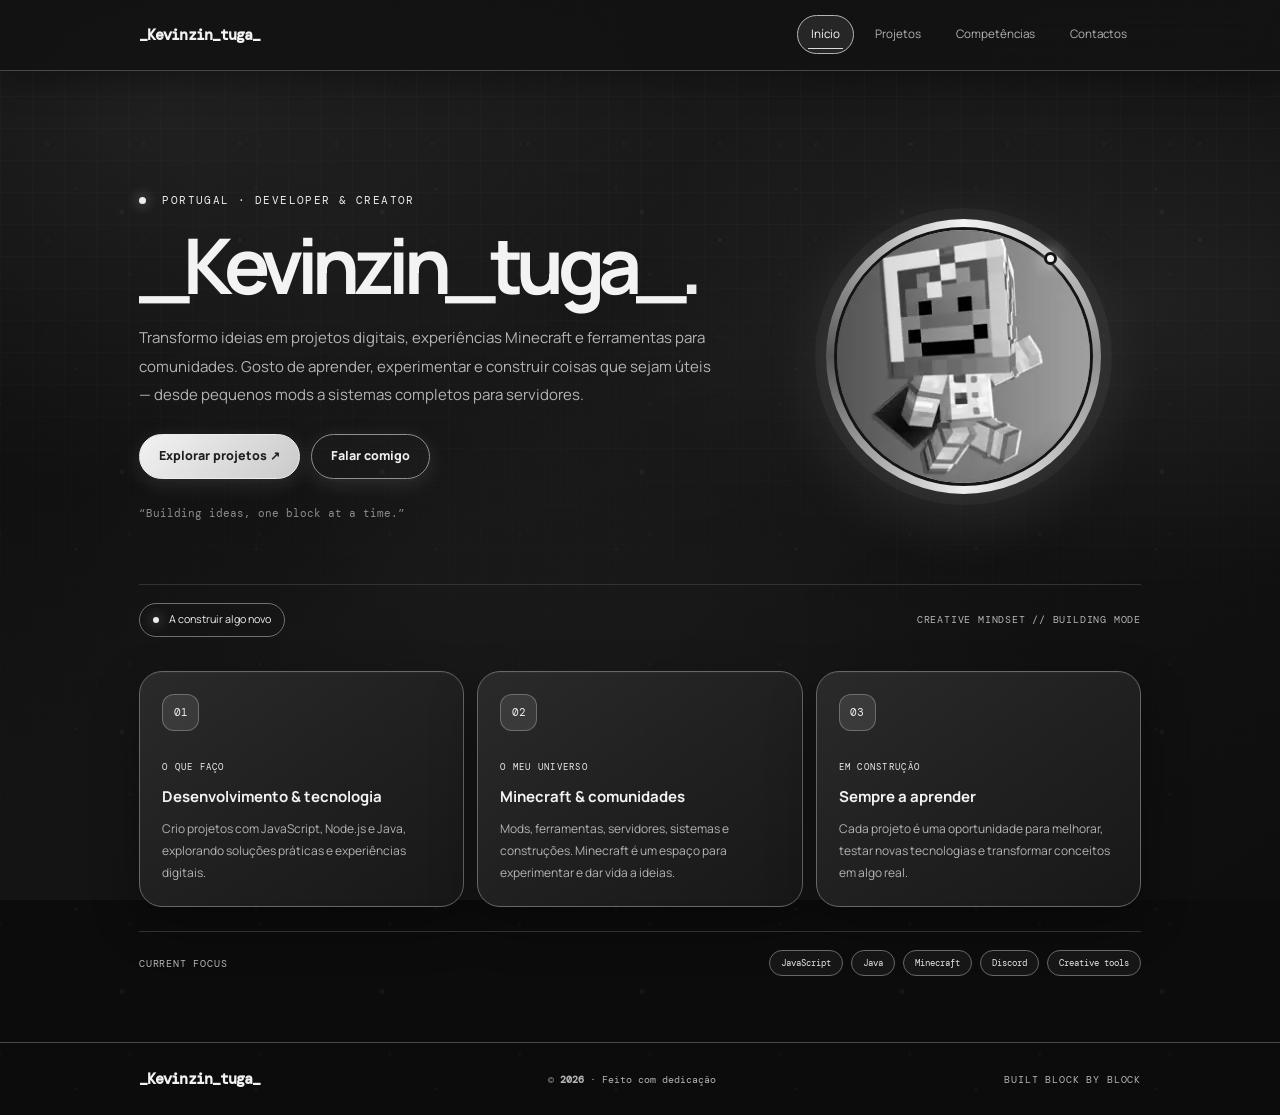
==== commit a79ffe49: "Fix skills icons with local monochrome SVGs" ====
--- a/index.html
+++ b/index.html
@@ -41,9 +41,20 @@
 
 <section class="tab-panel" id="tab-competencias" role="tabpanel" hidden><div class="page-heading"><p class="eyebrow">02 / TOOLKIT</p><h2>Competências<span>.</span></h2><p>As tecnologias e ferramentas que fazem parte dos meus projetos.</p></div>
 <div class="skills">
-<article class="skill-group"><h3>Front-end</h3><div class="skill-icons"><span><img src="https://cdn.jsdelivr.net/gh/devicons/devicon/icons/javascript/javascript-original.svg" alt="JavaScript"><small>JavaScript</small></span></div></article>
-<article class="skill-group"><h3>Back-end & Tools</h3><div class="skill-icons"><span><img src="https://cdn.jsdelivr.net/gh/devicons/devicon/icons/nodejs/nodejs-original.svg" alt="Node.js"><small>Node.js</small></span><span><img src="https://cdn.jsdelivr.net/gh/devicons/devicon/icons/java/java-original.svg" alt="Java"><small>Java</small></span><span><img src="https://cdn.jsdelivr.net/gh/devicons/devicon/icons/git/git-original.svg" alt="Git"><small>Git</small></span></div></article>
-<article class="skill-group"><h3>Minecraft</h3><div class="skill-icons"><span><img src="https://cdn.jsdelivr.net/gh/devicons/devicon/icons/java/java-original.svg" alt="Fabric"><small>Fabric</small></span><span class="block-symbol paper-symbol" aria-label="Paper"><b>▧</b><small>Paper</small></span><span class="block-symbol bukkit-symbol" aria-label="Bukkit"><b>▦</b><small>Bukkit</small></span><span class="block-symbol worldedit-symbol" aria-label="WorldEdit"><b>✥</b><small>WorldEdit</small></span></div></article>
+<article class="skill-group"><h3>Front-end</h3><div class="skill-icons">
+<span class="skill-item"><span class="project-icon skill-project-icon"><svg viewBox="0 0 24 24" aria-hidden="true"><path d="m8 3-5 18M16 3l5 18M5 8h14M4 16h16"/></svg></span><small>JavaScript</small></span>
+</div></article>
+<article class="skill-group"><h3>Back-end & Tools</h3><div class="skill-icons">
+<span class="skill-item"><span class="project-icon skill-project-icon"><svg viewBox="0 0 24 24" aria-hidden="true"><path d="M12 3 20 7.5v9L12 21l-8-4.5v-9zM8 9l4 2.2L16 9M12 11.2V17"/></svg></span><small>Node.js</small></span>
+<span class="skill-item"><span class="project-icon skill-project-icon"><svg viewBox="0 0 24 24" aria-hidden="true"><path d="M7 4h10M8 4c0 5 8 5 8 10 0 3-2 5-5 5s-5-2-5-5h10"/></svg></span><small>Java</small></span>
+<span class="skill-item"><span class="project-icon skill-project-icon"><svg viewBox="0 0 24 24" aria-hidden="true"><circle cx="6" cy="6" r="2.5"/><circle cx="18" cy="18" r="2.5"/><circle cx="18" cy="6" r="2.5"/><path d="M8.5 6H12a6 6 0 0 1 6 6v3.5M6 8.5V18h9.5"/></svg></span><small>Git</small></span>
+</div></article>
+<article class="skill-group"><h3>Minecraft</h3><div class="skill-icons">
+<span class="skill-item"><span class="project-icon skill-project-icon"><svg viewBox="0 0 24 24" aria-hidden="true"><path d="m4 18 8-12 8 12M7 14h10M12 6v12"/></svg></span><small>Fabric</small></span>
+<span class="skill-item"><span class="project-icon skill-project-icon"><svg viewBox="0 0 24 24" aria-hidden="true"><path d="M5 4h14v16H5zM8 8h8M8 12h8M8 16h5"/></svg></span><small>Paper</small></span>
+<span class="skill-item"><span class="project-icon skill-project-icon"><svg viewBox="0 0 24 24" aria-hidden="true"><path d="m12 3 8 4.5v9L12 21l-8-4.5v-9zM4 7.5l8 4.5 8-4.5M12 12v9"/></svg></span><small>Bukkit</small></span>
+<span class="skill-item"><span class="project-icon skill-project-icon"><svg viewBox="0 0 24 24" aria-hidden="true"><path d="m5 19 10-10M13 5l6 6M4 20l4-1-3-3zM14 4l3-2 5 5-2 3"/></svg></span><small>WorldEdit</small></span>
+</div></article>
 </div></section>
 
 <section class="tab-panel" id="tab-curseforge" role="tabpanel" hidden>
--- a/style.css
+++ b/style.css
@@ -142,3 +142,7 @@
 .btn:hover:after{left:125%}
 @media(hover:none),(pointer:coarse){.cursor-aura,.cursor-pixel{display:none}}
 @media(prefers-reduced-motion:reduce){html{scroll-behavior:auto}body:before,body:after,.pixel-field:before,.cursor-pixel,.cursor-aura{animation:none!important;transition:none!important}.btn:after{display:none}}
+
+
+/* Strict monochrome pass: preserve every existing layout and animation. */
+html{filter:grayscale(1)}
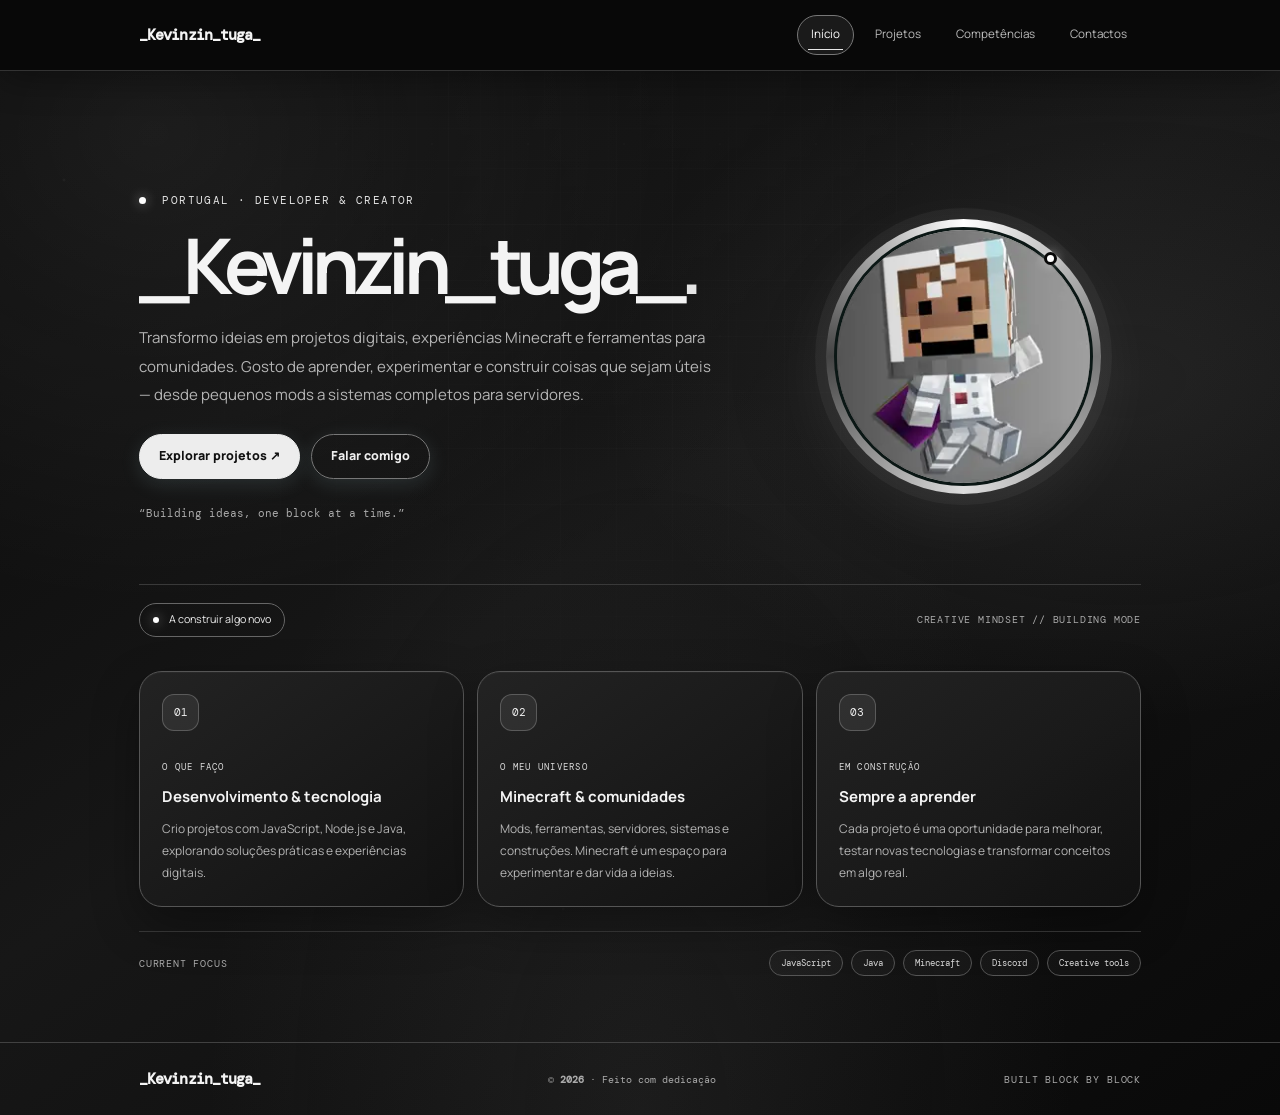
==== commit dd4a1cc7: "Add email contact link" ====
--- a/index.html
+++ b/index.html
@@ -65,5 +65,5 @@
 <article class="cf-info-card cf-next"><span class="cf-card-icon"><svg viewBox="0 0 24 24" aria-hidden="true"><path d="m12 2 1.8 7.2L21 11l-7.2 1.8L12 20l-1.8-7.2L3 11l7.2-1.8zM19 16l.8 3.2L23 20l-3.2.8L19 24l-.8-3.2L15 20l3.2-.8z"/></svg></span><small>O QUE VEM A SEGUIR</small><h3>Mais ideias a ganhar forma</h3><p>Novas ferramentas, mods e experiências estão em preparação. Esta área será atualizada à medida que os projetos forem publicados.</p><div class="coming-line"><span></span> Novidades em desenvolvimento</div></article></div>
 <a class="text-link stats-detail" href="stats.html">Abrir painel completo de estatísticas ↗</a></section>
 
-<section class="tab-panel" id="tab-contactos" role="tabpanel" hidden><div class="contact-panel"><p class="eyebrow">04 / SAY HELLO</p><h2 class="server-title">Kevinzin_tuga Server <span>|</span> Support Server</h2><p>Servidor oficial de suporte e comunidade. Entra para pedir ajuda, acompanhar novidades ou falar comigo.</p><a class="btn discord-btn" href="https://discord.com/invite/FRsC7QTGNj" target="_blank" rel="noopener noreferrer"><svg viewBox="0 0 24 24" aria-hidden="true"><path fill="currentColor" d="M19.7 5.3A18 18 0 0 0 15.3 4l-.5 1a16 16 0 0 0-5.6 0l-.5-1a18 18 0 0 0-4.4 1.3C1.5 9.4.8 13.4 1.2 17.4a18 18 0 0 0 5.4 2.7l1.2-2a11 11 0 0 1-1.9-.9l.5-.4a13 13 0 0 0 11.2 0l.5.4a11 11 0 0 1-1.9.9l1.2 2a18 18 0 0 0 5.4-2.7c.5-4.6-.8-8.5-3.1-12.1ZM8.7 14.8c-1 0-1.8-.9-1.8-2s.8-2 1.8-2 1.8.9 1.8 2-.8 2-1.8 2Zm6.6 0c-1 0-1.8-.9-1.8-2s.8-2 1.8-2 1.8.9 1.8 2-.8 2-1.8 2Z"/></svg> Entrar no Discord ↗</a><p class="discord-note">DISCORD COMMUNITY · _KEVINZIN_TUGA_</p></div></section>
+<section class="tab-panel" id="tab-contactos" role="tabpanel" hidden><div class="contact-panel"><p class="eyebrow">04 / SAY HELLO</p><h2 class="server-title">Kevinzin_tuga Server <span>|</span> Support Server</h2><p>Servidor oficial de suporte e comunidade. Entra para pedir ajuda, acompanhar novidades ou falar comigo.</p><a class="btn discord-btn" href="https://discord.com/invite/FRsC7QTGNj" target="_blank" rel="noopener noreferrer"><svg viewBox="0 0 24 24" aria-hidden="true"><path fill="currentColor" d="M19.7 5.3A18 18 0 0 0 15.3 4l-.5 1a16 16 0 0 0-5.6 0l-.5-1a18 18 0 0 0-4.4 1.3C1.5 9.4.8 13.4 1.2 17.4a18 18 0 0 0 5.4 2.7l1.2-2a11 11 0 0 1-1.9-.9l.5-.4a13 13 0 0 0 11.2 0l.5.4a11 11 0 0 1-1.9.9l1.2 2a18 18 0 0 0 5.4-2.7c.5-4.6-.8-8.5-3.1-12.1ZM8.7 14.8c-1 0-1.8-.9-1.8-2s.8-2 1.8-2 1.8.9 1.8 2-.8 2-1.8 2Zm6.6 0c-1 0-1.8-.9-1.8-2s.8-2 1.8-2 1.8.9 1.8 2-.8 2-1.8 2Z"/></svg> Entrar no Discord ↗</a><p class="discord-note">DISCORD COMMUNITY · _KEVINZIN_TUGA_</p><a class="btn ghost email-btn" href="mailto:dev.kevinzin.tuga@gmail.com">Enviar email · dev.kevinzin.tuga@gmail.com ↗</a></div></section>
 </main><footer><div class="container foot"><a class="logo" href="#inicio" data-tab-link="inicio">_Kevinzin_tuga_</a><span>© <b id="ano"></b> · Feito com dedicação</span><span class="mono-note">BUILT BLOCK BY BLOCK</span></div></footer></body></html>
--- a/style.css
+++ b/style.css
@@ -115,19 +115,13 @@
 @media(max-width:760px){.home-extra{grid-template-columns:1fr}.cf-lower-grid{grid-template-columns:1fr}.creator-cube{right:7%;width:78px;height:78px;opacity:.45}.creator-banner{min-height:280px}.home-feature{padding:19px}}
 @media(prefers-reduced-motion:reduce){body:before,body:after,.creator-cube,.creator-cube i{animation:none!important}.home-feature,.cf-info-card{transition:none}}
 
-/* ===== Interactive atmosphere & cursor trail ===== */
-:root{--trail:#03fcd7;--trail-soft:#8cf7e6}
+
 html{scroll-behavior:smooth}
 body{position:relative;isolation:isolate;background-color:#070d0e;background-image:radial-gradient(ellipse at 12% 12%,#03fcd719 0,transparent 34%),radial-gradient(ellipse at 88% 34%,#0d80742b 0,transparent 33%),radial-gradient(ellipse at 50% 100%,#123c383d 0,transparent 48%),linear-gradient(145deg,#070d0e 0%,#0b1717 48%,#071011 100%);background-attachment:fixed}
 body:before{content:"";position:fixed;inset:0;z-index:-1;pointer-events:none;opacity:.34;background-image:linear-gradient(90deg,#8cf7e60b 1px,transparent 1px),linear-gradient(#8cf7e60b 1px,transparent 1px);background-size:56px 56px;mask-image:radial-gradient(ellipse at 50% 38%,#000 12%,transparent 82%);animation:ambient-grid 36s linear infinite}
 body:after{content:"";position:fixed;inset:-25%;z-index:-1;pointer-events:none;opacity:.3;background:radial-gradient(circle at 20% 30%,#03fcd72a 0 1px,transparent 2px),radial-gradient(circle at 70% 68%,#8cf7e62b 0 2px,transparent 3px),radial-gradient(circle at 46% 84%,#d8fff51c 0 1px,transparent 2px);background-size:180px 180px,260px 260px,130px 130px;animation:ambient-particles 42s linear infinite}
 .pixel-field{opacity:.5;mix-blend-mode:screen}
 .pixel-field:before{content:"";position:absolute;inset:0;background:linear-gradient(120deg,transparent 20%,#03fcd70b 43%,transparent 60%),radial-gradient(ellipse at 50% 0%,#03fcd712,transparent 55%);animation:ambient-bloom 13s ease-in-out infinite alternate}
-.cursor-aura{position:fixed;left:0;top:0;width:270px;height:270px;border-radius:50%;pointer-events:none;z-index:30;opacity:0;transform:translate(-50%,-50%);background:radial-gradient(circle,#03fcd71c 0%,#03fcd709 30%,transparent 70%);mix-blend-mode:screen;transition:opacity .25s}
-.cursor-aura.is-active{opacity:1}
-.cursor-pixel{position:fixed;left:0;top:0;width:var(--size,5px);height:var(--size,5px);pointer-events:none;z-index:31;background:var(--trail-soft);border-radius:1px;box-shadow:0 0 10px #03fcd7a6,0 0 22px #03fcd74d;transform:translate(-50%,-50%) rotate(45deg);animation:pixel-trail .72s cubic-bezier(.16,.75,.3,1) forwards}
-.cursor-pixel:nth-child(3n){background:#03fcd7;border-radius:0}
-@keyframes pixel-trail{0%{opacity:.95;transform:translate(-50%,-50%) scale(1) rotate(0)}65%{opacity:.7}100%{opacity:0;transform:translate(calc(-50% + var(--dx)),calc(-50% + var(--dy))) scale(.08) rotate(130deg)}}
 @keyframes ambient-grid{to{background-position:56px 56px,56px 56px}}
 @keyframes ambient-particles{from{background-position:0 0,0 0,0 0}to{background-position:180px -180px,-260px 260px,130px -130px}}
 @keyframes ambient-bloom{from{opacity:.35;transform:translate3d(-2%,0,0)}to{opacity:1;transform:translate3d(2%,1%,0)}}
@@ -140,9 +134,183 @@
 .btn{position:relative;overflow:hidden}
 .btn:after{content:"";position:absolute;inset:-40% auto -40% -45%;width:30%;background:#ffffff55;transform:skewX(-24deg);transition:left .65s}
 .btn:hover:after{left:125%}
-@media(hover:none),(pointer:coarse){.cursor-aura,.cursor-pixel{display:none}}
-@media(prefers-reduced-motion:reduce){html{scroll-behavior:auto}body:before,body:after,.pixel-field:before,.cursor-pixel,.cursor-aura{animation:none!important;transition:none!important}.btn:after{display:none}}
-
-
-/* Strict monochrome pass: preserve every existing layout and animation. */
-html{filter:grayscale(1)}
+
+
+/* Monochrome palette without desaturating the home avatar image. */
+html{filter:none}
+
+
+/* Requested fixes: white cursor and project-style monochrome skill icons.
+   Deliberately leaves all background, grid, particle and animation rules untouched. */
+  background:radial-gradient(circle,rgba(255,255,255,.12) 0%,rgba(255,255,255,.045) 30%,transparent 70%);
+}
+  background:#fff;
+  box-shadow:0 0 10px rgba(255,255,255,.75),0 0 22px rgba(255,255,255,.32);
+}
+.skill-icons{align-items:flex-start;gap:16px}
+.skill-icons .skill-item{
+  min-width:66px;
+  display:flex;
+  flex-direction:column;
+  align-items:center;
+  gap:8px;
+  color:var(--muted);
+}
+.skill-icons .skill-project-icon{
+  width:43px;
+  height:43px;
+  margin:0;
+  display:grid;
+  place-items:center;
+  border-radius:14px;
+  background:#ffffff0b;
+  border:1px solid #ffffff30;
+  color:#f1f3f4;
+  font-size:initial;
+}
+.skill-icons .skill-project-icon svg{
+  width:23px;
+  height:23px;
+  fill:none;
+  stroke:currentColor;
+  stroke-width:1.65;
+  stroke-linecap:round;
+  stroke-linejoin:round;
+}
+.skill-icons .skill-item small{
+  color:#c4c8cb;
+  font: .62rem var(--mono);
+  text-align:center;
+}
+
+
+/* Final visual corrections: monochrome interface, full-colour home avatar,
+   and reliable inline SVG project icons. Background motion/layout is preserved. */
+:root{
+ --bg:#080808;--alt:#111111;--card:#171717;--line:#414141;
+ --text:#f4f4f4;--muted:#b5b5b5;--aqua:#e8e8e8;--soft:#d0d0d0;
+ --trail:#ffffff;--trail-soft:#ffffff;
+}
+body{color:#f4f4f4;background-color:#080808;
+ background-image:
+ radial-gradient(ellipse at 12% 12%,#ffffff12 0,transparent 34%),
+ radial-gradient(ellipse at 88% 34%,#bdbdbd16 0,transparent 33%),
+ radial-gradient(ellipse at 50% 100%,#77777720 0,transparent 48%),
+ linear-gradient(145deg,#080808 0%,#171717 48%,#090909 100%);
+}
+body:before{
+ background-image:linear-gradient(90deg,#ffffff0b 1px,transparent 1px),linear-gradient(#ffffff0b 1px,transparent 1px);
+}
+body:after{
+ background:radial-gradient(circle at 20% 30%,#ffffff20 0 1px,transparent 2px),radial-gradient(circle at 70% 68%,#d0d0d020 0 2px,transparent 3px),radial-gradient(circle at 46% 84%,#ffffff16 0 1px,transparent 2px);
+}
+.pixel-field{background-image:linear-gradient(90deg,#ffffff09 1px,transparent 1px),linear-gradient(#ffffff09 1px,transparent 1px),radial-gradient(#ffffff16 1px,transparent 1px)}
+.pixel-field:after{background:linear-gradient(115deg,transparent 35%,#ffffff0c 48%,transparent 56%)}
+.pixel-field:before{background:linear-gradient(120deg,transparent 20%,#ffffff0a 43%,transparent 60%),radial-gradient(ellipse at 50% 0%,#ffffff10,transparent 55%)}
+header{background:#080808ed;border-color:#333}
+:focus-visible{outline-color:#fff}
+.nav-tab,.mobile-menu{color:#bdbdbd}
+.nav-tab:hover,.nav-tab.active{color:#fff;border-color:#777;background:#ffffff12}
+.eyebrow,.eyebrow span,.hero h1 span,.page-heading h2 span,.contact-panel h2 span{color:#e5e5e5}
+.eyebrow i,.creator-foot i,.status-pill i,.orbit-dot{background:#fff;box-shadow:0 0 12px #ffffff80}
+.btn{background:#ededed;color:#111;border-color:#ededed}
+.btn:hover{box-shadow:0 9px 26px #ffffff20}
+.btn.ghost{background:transparent;color:#eee;border-color:#777}
+.avatar-orbit{background:conic-gradient(from 0deg,#fff,#777,#ddd,#444,#fff);box-shadow:0 0 0 11px #ffffff0b,0 18px 70px #ffffff12}
+.avatar-orbit:before{border-color:#ffffff55}
+.avatar-image{filter:none!important}
+.orbit-dot{border-color:#080808}
+.motto,.mono-note{color:#aaa}
+.home-bottom{border-color:#393939}
+.status-pill{border-color:#666;color:#eee}
+.project,.skill-group,.creator-card{background:linear-gradient(145deg,#242424,#151515);border-color:#414141}
+.project:before{background:linear-gradient(90deg,#eee,#888,transparent)}
+.project-icon{background:#ffffff12;border-color:#ffffff40;color:#f4f4f4}
+.project-icon svg{
+ width:23px;height:23px;display:block;fill:none;stroke:currentColor;
+ stroke-width:1.65;stroke-linecap:round;stroke-linejoin:round;
+}
+.project-icon svg [fill="currentColor"]{fill:currentColor;stroke:none}
+.project:not(.disabled):hover{border-color:#ddd;box-shadow:0 18px 42px #0008,0 0 24px #ffffff12}
+.chips i{border-color:#666;background:#ffffff09;color:#ddd}
+.project>b,.text-link,.stats-detail{color:#eee}
+.filter-btn{border-color:#555;color:#ccc;background:#1b1b1b}
+.filter-btn:hover,.filter-btn.active{background:#e8e8e8;border-color:#e8e8e8;color:#111}
+.skill-group:hover{border-color:#aaa}
+.creator-banner{background:radial-gradient(circle at 78% 45%,#ffffff12,transparent 29%),linear-gradient(115deg,#292929,#171717 68%,#101010);border-color:#555}
+.creator-banner:before{background:repeating-linear-gradient(90deg,transparent 0 39px,#ffffff08 40px 41px),repeating-linear-gradient(0deg,transparent 0 39px,#ffffff08 40px 41px)}
+.creator-kicker,.home-feature small,.cf-info-card>small{color:#ddd}
+.creator-banner p{color:#c5c5c5}
+.creator-cube{border-color:#ffffff55;color:#fff;background:linear-gradient(145deg,#ffffff14,#8888880b);box-shadow:inset 0 0 35px #ffffff10,0 0 55px #ffffff12}
+.creator-cube i{background:linear-gradient(90deg,transparent,#fff,transparent)}
+.home-feature,.cf-info-card{border-color:#555;background:linear-gradient(145deg,#242424ef,#121212ef)}
+.home-feature:hover,.cf-info-card:hover{border-color:#ddd;box-shadow:0 22px 55px #0008,0 0 28px #ffffff10}
+.home-feature:after,.cf-info-card:after{background:linear-gradient(115deg,transparent 25%,#ffffff0b 48%,transparent 62%)}
+.feature-mark,.cf-card-icon{background:#ffffff12;border-color:#ffffff35;color:#eee}
+.focus-tags span,.coming-line{border-color:#555;color:#ddd;background:#ffffff08}
+.coming-line span{background:#eee;box-shadow:0 0 12px #ffffff80}
+.contact-panel{background:radial-gradient(circle at 90% 5%,#ffffff12,transparent 38%),radial-gradient(circle at 5% 95%,#aaaaaa10,transparent 35%),linear-gradient(145deg,#252525,#141414);border-color:#4b4b4b}
+.discord-btn{background:linear-gradient(135deg,#eee,#aaa);border-color:#ddd;color:#171717}
+.discord-note,.creator-foot{color:#bbb!important}
+footer,.creator-stats,.creator-stats>div{border-color:#414141}
+.foot>span,.projects-bottom{color:#aaa}
+.creator-stats strong{color:#eee}
+.server-title span{color:#ddd}
+.skill-icons .skill-project-icon svg{width:23px;height:23px;display:block;fill:none;stroke:currentColor;stroke-width:1.65;stroke-linecap:round;stroke-linejoin:round}
+
+/* Performance pass */
+html{scroll-behavior:auto}body{background-attachment:scroll!important}
+body:before,body:after,.pixel-field,.pixel-field:before,.pixel-field:after{animation:none!important;transform:none!important}
+.pixel-field{opacity:.16!important;mix-blend-mode:normal!important}
+.project,.skill-group,.creator-card,.stats-panel,.metric-card,.home-feature,.cf-info-card,header,.contact-panel{backdrop-filter:none!important;-webkit-backdrop-filter:none!important}
+.project,.skill-group,.creator-card,.metric-card,.stats-panel,.home-feature,.cf-info-card,.btn,.nav-tab,.filter-btn,.project-icon,.avatar-image{transition:transform .16s ease,border-color .16s ease,background-color .16s ease,box-shadow .16s ease!important}
+.project:hover,.skill-group:hover,.creator-card:hover,.metric-card:hover,.stats-panel:hover,.home-feature:hover,.cf-info-card:hover{transform:translateY(-2px)!important}
+.project-icon,.skill-project-icon{transform:none!important;transition:none!important}
+.reveal-ready,.reveal-ready.is-visible{opacity:1!important;transform:none!important;filter:none!important;transition:none!important}
+.discord-btn,.creator-cube,.creator-cube i,.avatar-orbit,.avatar-orbit:before{animation:none!important}
+@media(prefers-reduced-motion:reduce){*,*::before,*::after{scroll-behavior:auto!important;animation:none!important;transition:none!important}}
+
+
+/* CurseForge cards: restore crisp outlined SVG icons. */
+.cf-card-icon svg{
+ width:24px;height:24px;display:block;
+ fill:none;stroke:currentColor;stroke-width:1.7;
+ stroke-linecap:round;stroke-linejoin:round;
+}
+.cf-card-icon svg [fill="currentColor"]{fill:currentColor;stroke:none}
+
+/* Projects footer: make the category button look and behave like its text link. */
+.projects-bottom .text-link{
+ appearance:none;-webkit-appearance:none;
+ display:inline;background:transparent!important;
+ border:0!important;border-radius:0!important;
+ padding:0!important;margin:0!important;
+ color:#eee!important;font:inherit;font-size:.72rem;
+ line-height:inherit;box-shadow:none!important;
+}
+.projects-bottom .text-link:hover{text-decoration:underline}
+.projects-bottom a.text-link{color:#eee!important}
+
+
+/* Final stability and accessibility pass */
+html { scroll-behavior: auto; }
+body { overflow-x: clip; }
+header { -webkit-backdrop-filter: none !important; backdrop-filter: none !important; }
+.project,.skill-group,.creator-card,.stats-panel,.metric-card,.home-feature,
+.cf-info-card,header,.contact-panel,.btn,.nav-tab,.filter-btn,
+.project-icon,.avatar-image,.avatar-orbit,.status-pill {
+  will-change: auto !important;
+}
+button:focus-visible,a:focus-visible,[tabindex]:focus-visible {
+  outline: 2px solid #f2f2f2;
+  outline-offset: 4px;
+}
+[hidden] { display: none !important; }
+@media (prefers-reduced-motion: reduce) {
+  *,*::before,*::after {
+    scroll-behavior: auto !important;
+    animation-duration: .01ms !important;
+    animation-iteration-count: 1 !important;
+    transition-duration: .01ms !important;
+  }
+}
